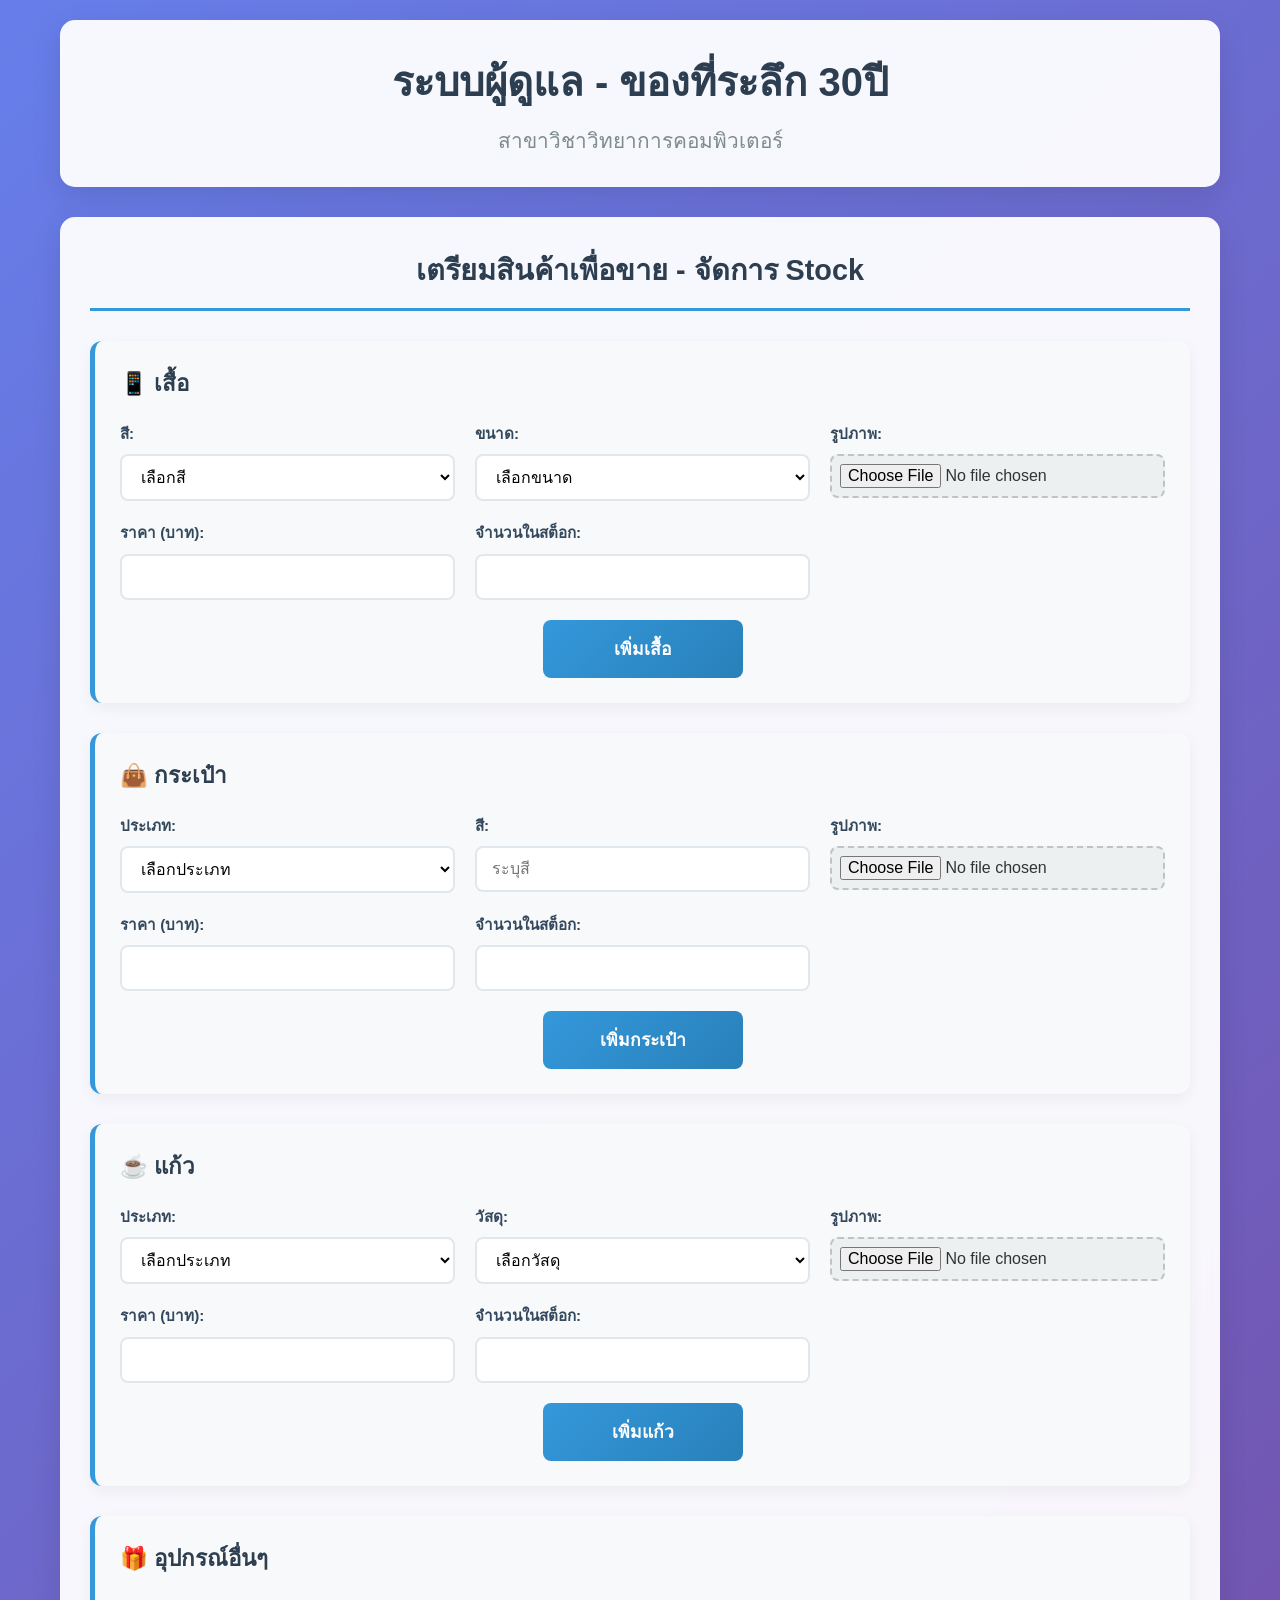
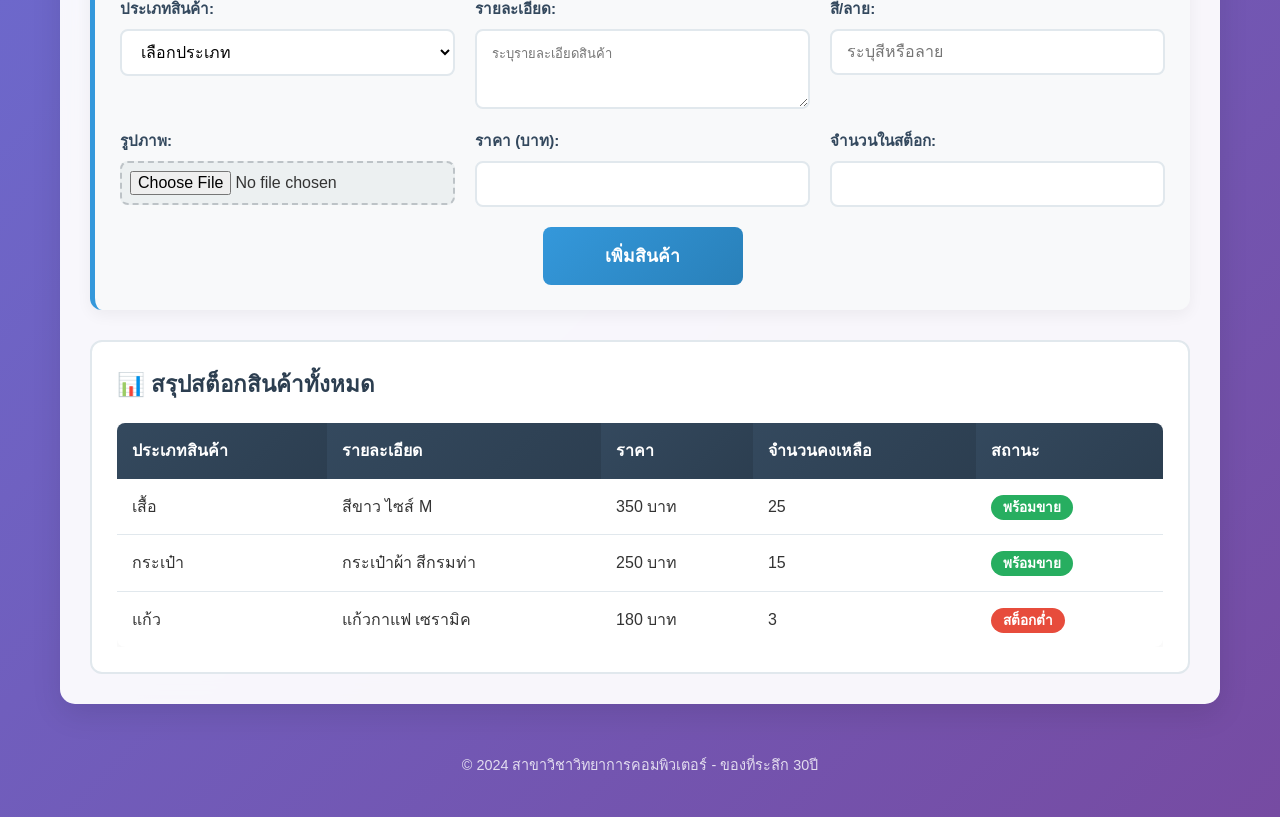
==== admin.html @ 3636782f "Initial commit: Admin stock management system for 30th anniversary Computer Science department souve" ====
<!DOCTYPE html>
<html lang="th">
<head>
    <meta charset="UTF-8">
    <meta name="viewport" content="width=device-width, initial-scale=1.0">
    <title>ระบบผู้ดูแล - ขายของที่ระลึก 30ปี สาขาวิชาวิทยาการคอมพิวเตอร์</title>
    <link rel="stylesheet" href="admin.css">
</head>
<body>
    <div class="container">
        <header class="header">
            <h1>ระบบผู้ดูแล - ของที่ระลึก 30ปี</h1>
            <h2>สาขาวิชาวิทยาการคอมพิวเตอร์</h2>
        </header>

        <main class="main-content">
            <div class="admin-panel">
                <h3>เตรียมสินค้าเพื่อขาย - จัดการ Stock</h3>
                
                <!-- เสื้อ Section -->
                <section class="product-section">
                    <h4>📱 เสื้อ</h4>
                    <form class="product-form">
                        <div class="form-group">
                            <label for="shirt-color">สี:</label>
                            <select id="shirt-color" name="shirt-color">
                                <option value="">เลือกสี</option>
                                <option value="white">ขาว</option>
                                <option value="black">ดำ</option>
                                <option value="navy">กรมท่า</option>
                                <option value="red">แดง</option>
                                <option value="blue">น้ำเงิน</option>
                            </select>
                        </div>
                        
                        <div class="form-group">
                            <label for="shirt-size">ขนาด:</label>
                            <select id="shirt-size" name="shirt-size">
                                <option value="">เลือกขนาด</option>
                                <option value="S">S</option>
                                <option value="M">M</option>
                                <option value="L">L</option>
                                <option value="XL">XL</option>
                                <option value="XXL">XXL</option>
                            </select>
                        </div>
                        
                        <div class="form-group">
                            <label for="shirt-image">รูปภาพ:</label>
                            <input type="file" id="shirt-image" name="shirt-image" accept="image/*">
                        </div>
                        
                        <div class="form-group">
                            <label for="shirt-price">ราคา (บาท):</label>
                            <input type="number" id="shirt-price" name="shirt-price" min="0" step="0.01">
                        </div>
                        
                        <div class="form-group">
                            <label for="shirt-stock">จำนวนในสต็อก:</label>
                            <input type="number" id="shirt-stock" name="shirt-stock" min="0">
                        </div>
                        
                        <button type="submit" class="btn-primary">เพิ่มเสื้อ</button>
                    </form>
                </section>

                <!-- กระเป๋า Section -->
                <section class="product-section">
                    <h4>👜 กระเป๋า</h4>
                    <form class="product-form">
                        <div class="form-group">
                            <label for="bag-type">ประเภท:</label>
                            <select id="bag-type" name="bag-type">
                                <option value="">เลือกประเภท</option>
                                <option value="tote">กระเป๋าผ้า</option>
                                <option value="backpack">เป้สะพายหลัง</option>
                                <option value="laptop">กระเป๋าใส่โน๊ตบุ๊ค</option>
                                <option value="pouch">กระเป๋าใส่ของจุกจิก</option>
                            </select>
                        </div>
                        
                        <div class="form-group">
                            <label for="bag-color">สี:</label>
                            <input type="text" id="bag-color" name="bag-color" placeholder="ระบุสี">
                        </div>
                        
                        <div class="form-group">
                            <label for="bag-image">รูปภาพ:</label>
                            <input type="file" id="bag-image" name="bag-image" accept="image/*">
                        </div>
                        
                        <div class="form-group">
                            <label for="bag-price">ราคา (บาท):</label>
                            <input type="number" id="bag-price" name="bag-price" min="0" step="0.01">
                        </div>
                        
                        <div class="form-group">
                            <label for="bag-stock">จำนวนในสต็อก:</label>
                            <input type="number" id="bag-stock" name="bag-stock" min="0">
                        </div>
                        
                        <button type="submit" class="btn-primary">เพิ่มกระเป๋า</button>
                    </form>
                </section>

                <!-- แก้ว Section -->
                <section class="product-section">
                    <h4>☕ แก้ว</h4>
                    <form class="product-form">
                        <div class="form-group">
                            <label for="cup-type">ประเภท:</label>
                            <select id="cup-type" name="cup-type">
                                <option value="">เลือกประเภท</option>
                                <option value="mug">แก้วกาแฟ</option>
                                <option value="tumbler">แก้วเก็บความเย็น</option>
                                <option value="water">แก้วน้ำ</option>
                                <option value="thermal">แก้วเก็บความร้อน</option>
                            </select>
                        </div>
                        
                        <div class="form-group">
                            <label for="cup-material">วัสดุ:</label>
                            <select id="cup-material" name="cup-material">
                                <option value="">เลือกวัสดุ</option>
                                <option value="ceramic">เซรามิค</option>
                                <option value="glass">แก้ว</option>
                                <option value="stainless">สแตนเลส</option>
                                <option value="plastic">พลาสติก</option>
                            </select>
                        </div>
                        
                        <div class="form-group">
                            <label for="cup-image">รูปภาพ:</label>
                            <input type="file" id="cup-image" name="cup-image" accept="image/*">
                        </div>
                        
                        <div class="form-group">
                            <label for="cup-price">ราคา (บาท):</label>
                            <input type="number" id="cup-price" name="cup-price" min="0" step="0.01">
                        </div>
                        
                        <div class="form-group">
                            <label for="cup-stock">จำนวนในสต็อก:</label>
                            <input type="number" id="cup-stock" name="cup-stock" min="0">
                        </div>
                        
                        <button type="submit" class="btn-primary">เพิ่มแก้ว</button>
                    </form>
                </section>

                <!-- อุปกรณ์อื่นๆ Section -->
                <section class="product-section">
                    <h4>🎁 อุปกรณ์อื่นๆ</h4>
                    <form class="product-form">
                        <div class="form-group">
                            <label for="other-type">ประเภทสินค้า:</label>
                            <select id="other-type" name="other-type">
                                <option value="">เลือกประเภท</option>
                                <option value="hat">หมวก</option>
                                <option value="umbrella">ร่ม</option>
                                <option value="pin">เข็มกลัด</option>
                                <option value="notebook">สมุด</option>
                                <option value="pen">ปากกา</option>
                            </select>
                        </div>
                        
                        <div class="form-group">
                            <label for="other-description">รายละเอียด:</label>
                            <textarea id="other-description" name="other-description" rows="3" placeholder="ระบุรายละเอียดสินค้า"></textarea>
                        </div>
                        
                        <div class="form-group">
                            <label for="other-color">สี/ลาย:</label>
                            <input type="text" id="other-color" name="other-color" placeholder="ระบุสีหรือลาย">
                        </div>
                        
                        <div class="form-group">
                            <label for="other-image">รูปภาพ:</label>
                            <input type="file" id="other-image" name="other-image" accept="image/*">
                        </div>
                        
                        <div class="form-group">
                            <label for="other-price">ราคา (บาท):</label>
                            <input type="number" id="other-price" name="other-price" min="0" step="0.01">
                        </div>
                        
                        <div class="form-group">
                            <label for="other-stock">จำนวนในสต็อก:</label>
                            <input type="number" id="other-stock" name="other-stock" min="0">
                        </div>
                        
                        <button type="submit" class="btn-primary">เพิ่มสินค้า</button>
                    </form>
                </section>

                <!-- สรุปสต็อกสินค้า -->
                <section class="stock-summary">
                    <h4>📊 สรุปสต็อกสินค้าทั้งหมด</h4>
                    <div class="stock-table">
                        <table>
                            <thead>
                                <tr>
                                    <th>ประเภทสินค้า</th>
                                    <th>รายละเอียด</th>
                                    <th>ราคา</th>
                                    <th>จำนวนคงเหลือ</th>
                                    <th>สถานะ</th>
                                </tr>
                            </thead>
                            <tbody>
                                <tr>
                                    <td>เสื้อ</td>
                                    <td>สีขาว ไซส์ M</td>
                                    <td>350 บาท</td>
                                    <td>25</td>
                                    <td><span class="status-available">พร้อมขาย</span></td>
                                </tr>
                                <tr>
                                    <td>กระเป๋า</td>
                                    <td>กระเป๋าผ้า สีกรมท่า</td>
                                    <td>250 บาท</td>
                                    <td>15</td>
                                    <td><span class="status-available">พร้อมขาย</span></td>
                                </tr>
                                <tr>
                                    <td>แก้ว</td>
                                    <td>แก้วกาแฟ เซรามิค</td>
                                    <td>180 บาท</td>
                                    <td>3</td>
                                    <td><span class="status-low">สต็อกต่ำ</span></td>
                                </tr>
                            </tbody>
                        </table>
                    </div>
                </section>
            </div>
        </main>

        <footer class="footer">
            <p>&copy; 2024 สาขาวิชาวิทยาการคอมพิวเตอร์ - ของที่ระลึก 30ปี</p>
        </footer>
    </div>
</body>
</html>
---- admin.css ----
/* Reset and Base Styles */
* {
    margin: 0;
    padding: 0;
    box-sizing: border-box;
}

body {
    font-family: 'Segoe UI', Tahoma, Geneva, Verdana, sans-serif;
    line-height: 1.6;
    color: #333;
    background: linear-gradient(135deg, #667eea 0%, #764ba2 100%);
    min-height: 100vh;
}

.container {
    max-width: 1200px;
    margin: 0 auto;
    padding: 20px;
}

/* Header Styles */
.header {
    background: rgba(255, 255, 255, 0.95);
    padding: 30px;
    border-radius: 15px;
    text-align: center;
    margin-bottom: 30px;
    box-shadow: 0 10px 30px rgba(0, 0, 0, 0.1);
    backdrop-filter: blur(10px);
}

.header h1 {
    color: #2c3e50;
    font-size: 2.5em;
    margin-bottom: 10px;
    font-weight: 700;
}

.header h2 {
    color: #7f8c8d;
    font-size: 1.3em;
    font-weight: 400;
}

/* Main Content */
.main-content {
    background: rgba(255, 255, 255, 0.95);
    border-radius: 15px;
    padding: 30px;
    box-shadow: 0 10px 30px rgba(0, 0, 0, 0.1);
    backdrop-filter: blur(10px);
}

.admin-panel h3 {
    color: #2c3e50;
    font-size: 1.8em;
    margin-bottom: 30px;
    text-align: center;
    border-bottom: 3px solid #3498db;
    padding-bottom: 15px;
}

/* Product Sections */
.product-section {
    background: #f8f9fa;
    border-radius: 12px;
    padding: 25px;
    margin-bottom: 30px;
    border-left: 5px solid #3498db;
    box-shadow: 0 5px 15px rgba(0, 0, 0, 0.05);
}

.product-section h4 {
    color: #2c3e50;
    font-size: 1.4em;
    margin-bottom: 20px;
    display: flex;
    align-items: center;
    gap: 10px;
}

/* Form Styles */
.product-form {
    display: grid;
    grid-template-columns: repeat(auto-fit, minmax(300px, 1fr));
    gap: 20px;
    align-items: start;
}

.form-group {
    display: flex;
    flex-direction: column;
}

.form-group label {
    font-weight: 600;
    color: #34495e;
    margin-bottom: 8px;
    font-size: 0.95em;
}

.form-group input,
.form-group select,
.form-group textarea {
    padding: 12px 15px;
    border: 2px solid #e1e8ed;
    border-radius: 8px;
    font-size: 1em;
    transition: all 0.3s ease;
    background: white;
}

.form-group input:focus,
.form-group select:focus,
.form-group textarea:focus {
    outline: none;
    border-color: #3498db;
    box-shadow: 0 0 0 3px rgba(52, 152, 219, 0.1);
    transform: translateY(-2px);
}

.form-group textarea {
    resize: vertical;
    min-height: 80px;
}

.form-group input[type="file"] {
    padding: 8px;
    border: 2px dashed #bdc3c7;
    background: #ecf0f1;
}

.form-group input[type="file"]:hover {
    border-color: #3498db;
    background: #e8f4fd;
}

/* Button Styles */
.btn-primary {
    background: linear-gradient(135deg, #3498db, #2980b9);
    color: white;
    padding: 15px 30px;
    border: none;
    border-radius: 8px;
    font-size: 1.1em;
    font-weight: 600;
    cursor: pointer;
    transition: all 0.3s ease;
    grid-column: 1 / -1;
    justify-self: center;
    min-width: 200px;
}

.btn-primary:hover {
    background: linear-gradient(135deg, #2980b9, #1f5f8b);
    transform: translateY(-2px);
    box-shadow: 0 8px 25px rgba(52, 152, 219, 0.3);
}

.btn-primary:active {
    transform: translateY(0);
}

/* Stock Summary */
.stock-summary {
    background: #ffffff;
    border-radius: 12px;
    padding: 25px;
    margin-top: 30px;
    border: 2px solid #e1e8ed;
}

.stock-summary h4 {
    color: #2c3e50;
    font-size: 1.4em;
    margin-bottom: 20px;
    display: flex;
    align-items: center;
    gap: 10px;
}

.stock-table {
    overflow-x: auto;
}

.stock-table table {
    width: 100%;
    border-collapse: collapse;
    background: white;
    border-radius: 8px;
    overflow: hidden;
    box-shadow: 0 5px 15px rgba(0, 0, 0, 0.05);
}

.stock-table th {
    background: linear-gradient(135deg, #34495e, #2c3e50);
    color: white;
    padding: 15px;
    text-align: left;
    font-weight: 600;
}

.stock-table td {
    padding: 15px;
    border-bottom: 1px solid #e1e8ed;
}

.stock-table tr:hover {
    background: #f8f9fa;
}

.stock-table tr:last-child td {
    border-bottom: none;
}

/* Status Badges */
.status-available {
    background: #27ae60;
    color: white;
    padding: 5px 12px;
    border-radius: 20px;
    font-size: 0.85em;
    font-weight: 600;
}

.status-low {
    background: #e74c3c;
    color: white;
    padding: 5px 12px;
    border-radius: 20px;
    font-size: 0.85em;
    font-weight: 600;
}

.status-out {
    background: #95a5a6;
    color: white;
    padding: 5px 12px;
    border-radius: 20px;
    font-size: 0.85em;
    font-weight: 600;
}

/* Footer */
.footer {
    text-align: center;
    margin-top: 30px;
    padding: 20px;
    color: rgba(255, 255, 255, 0.8);
    font-size: 0.9em;
}

/* Responsive Design */
@media (max-width: 768px) {
    .container {
        padding: 15px;
    }
    
    .header h1 {
        font-size: 2em;
    }
    
    .header h2 {
        font-size: 1.1em;
    }
    
    .product-form {
        grid-template-columns: 1fr;
    }
    
    .main-content {
        padding: 20px;
    }
    
    .product-section {
        padding: 20px;
    }
    
    .stock-table {
        font-size: 0.9em;
    }
    
    .stock-table th,
    .stock-table td {
        padding: 10px 8px;
    }
}

@media (max-width: 480px) {
    .header {
        padding: 20px;
    }
    
    .header h1 {
        font-size: 1.6em;
    }
    
    .header h2 {
        font-size: 1em;
    }
    
    .btn-primary {
        padding: 12px 20px;
        font-size: 1em;
    }
}
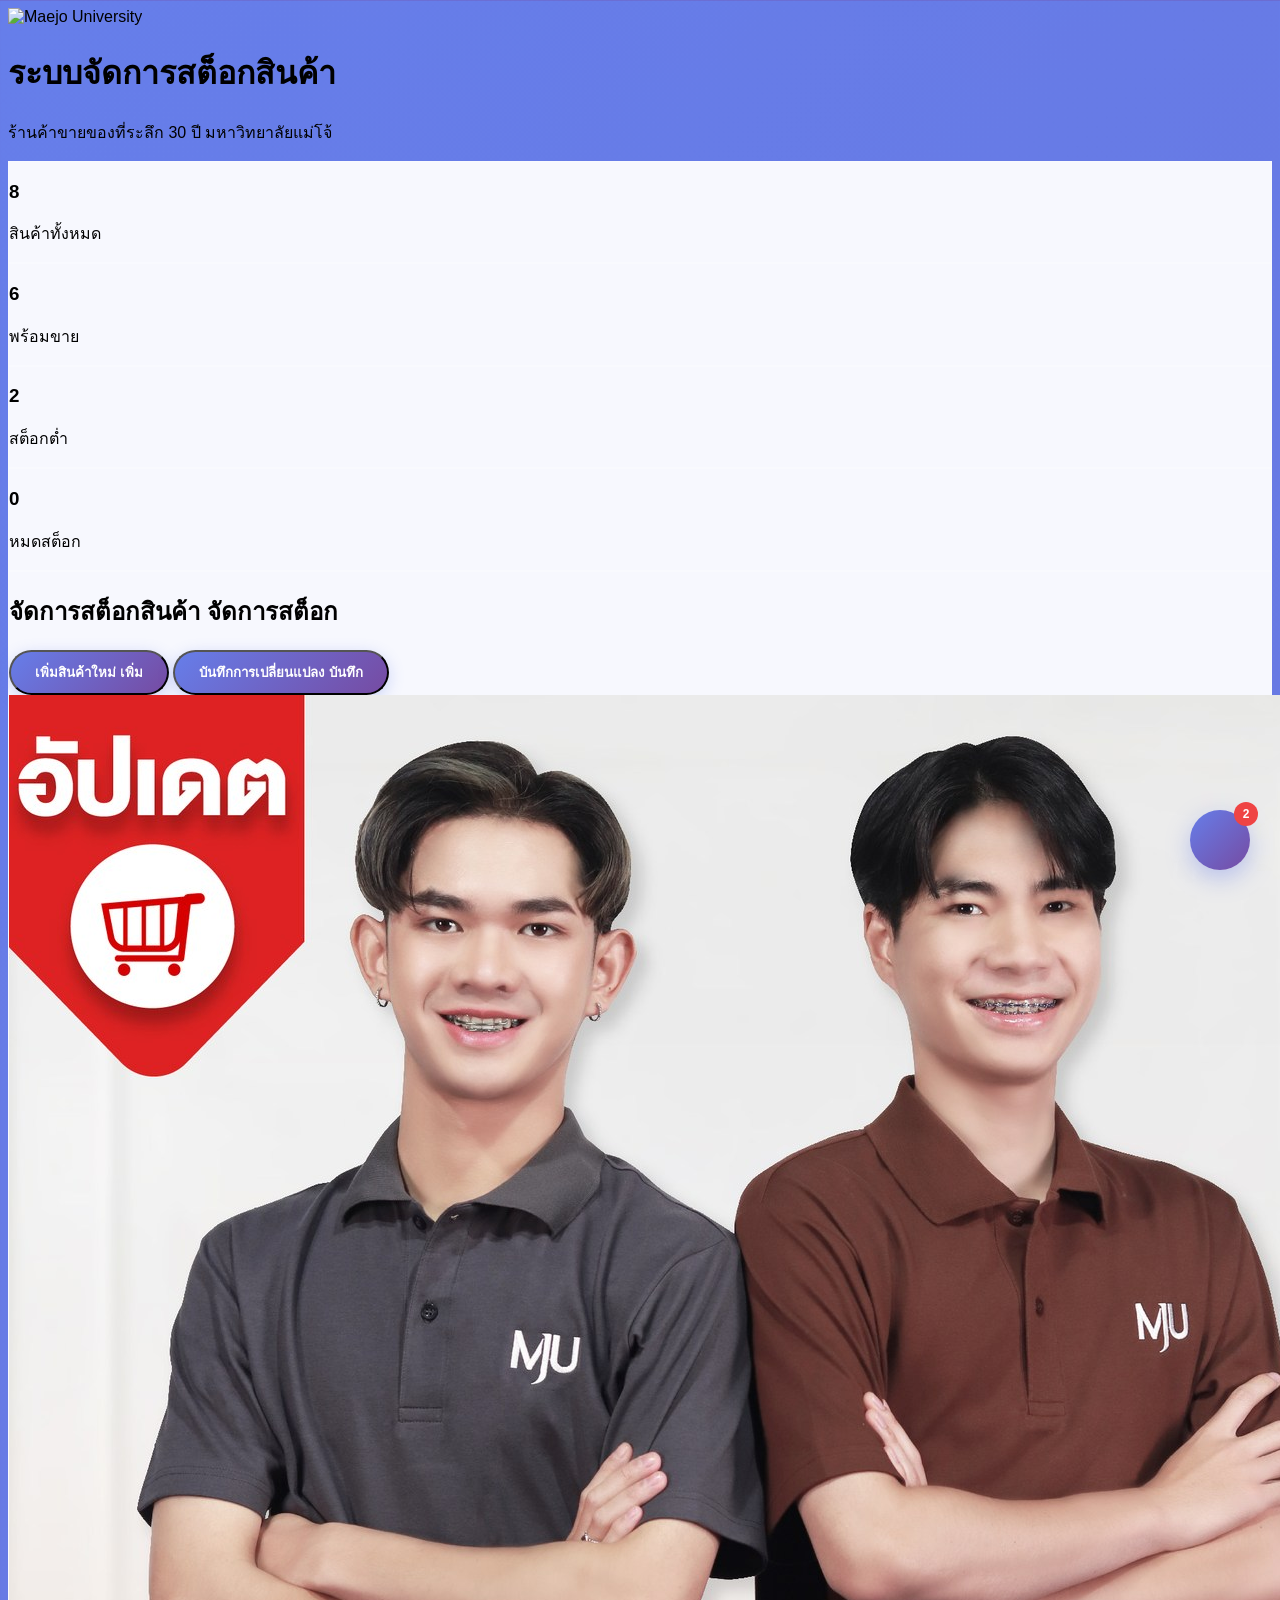
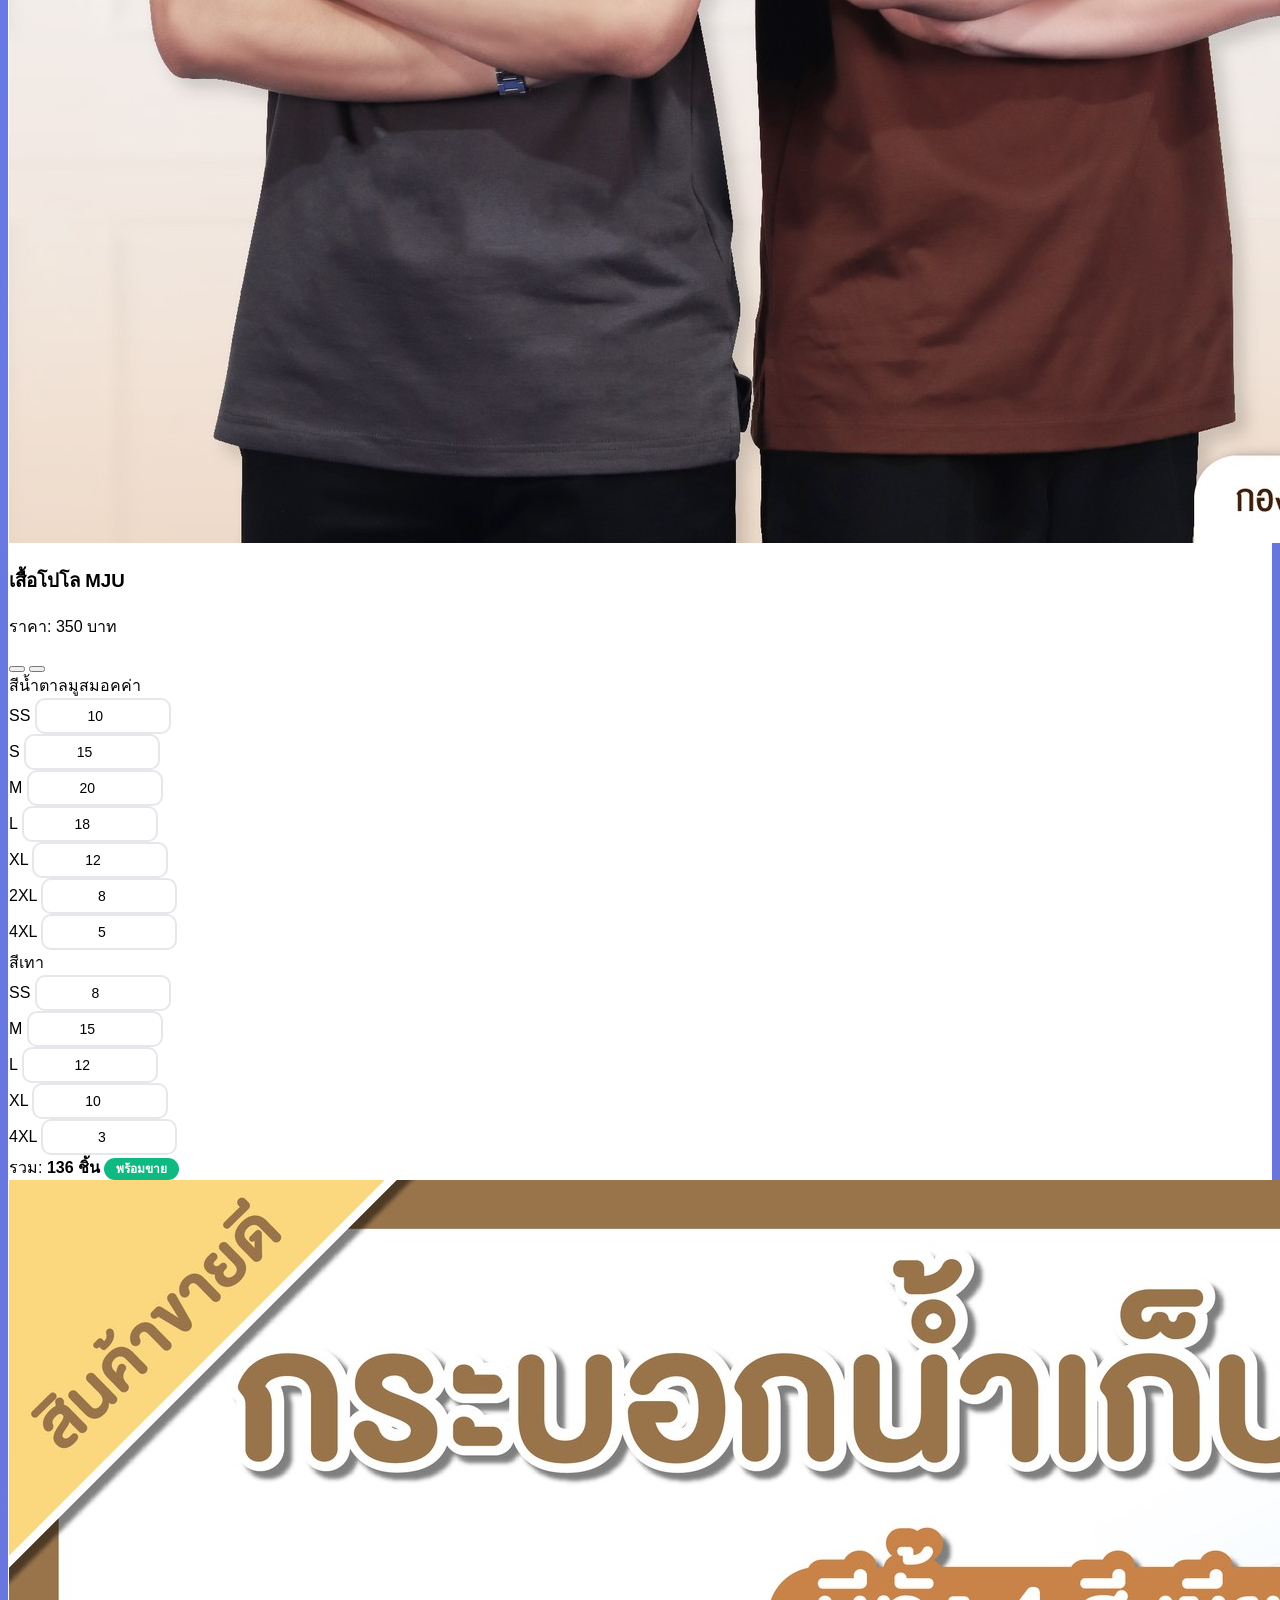
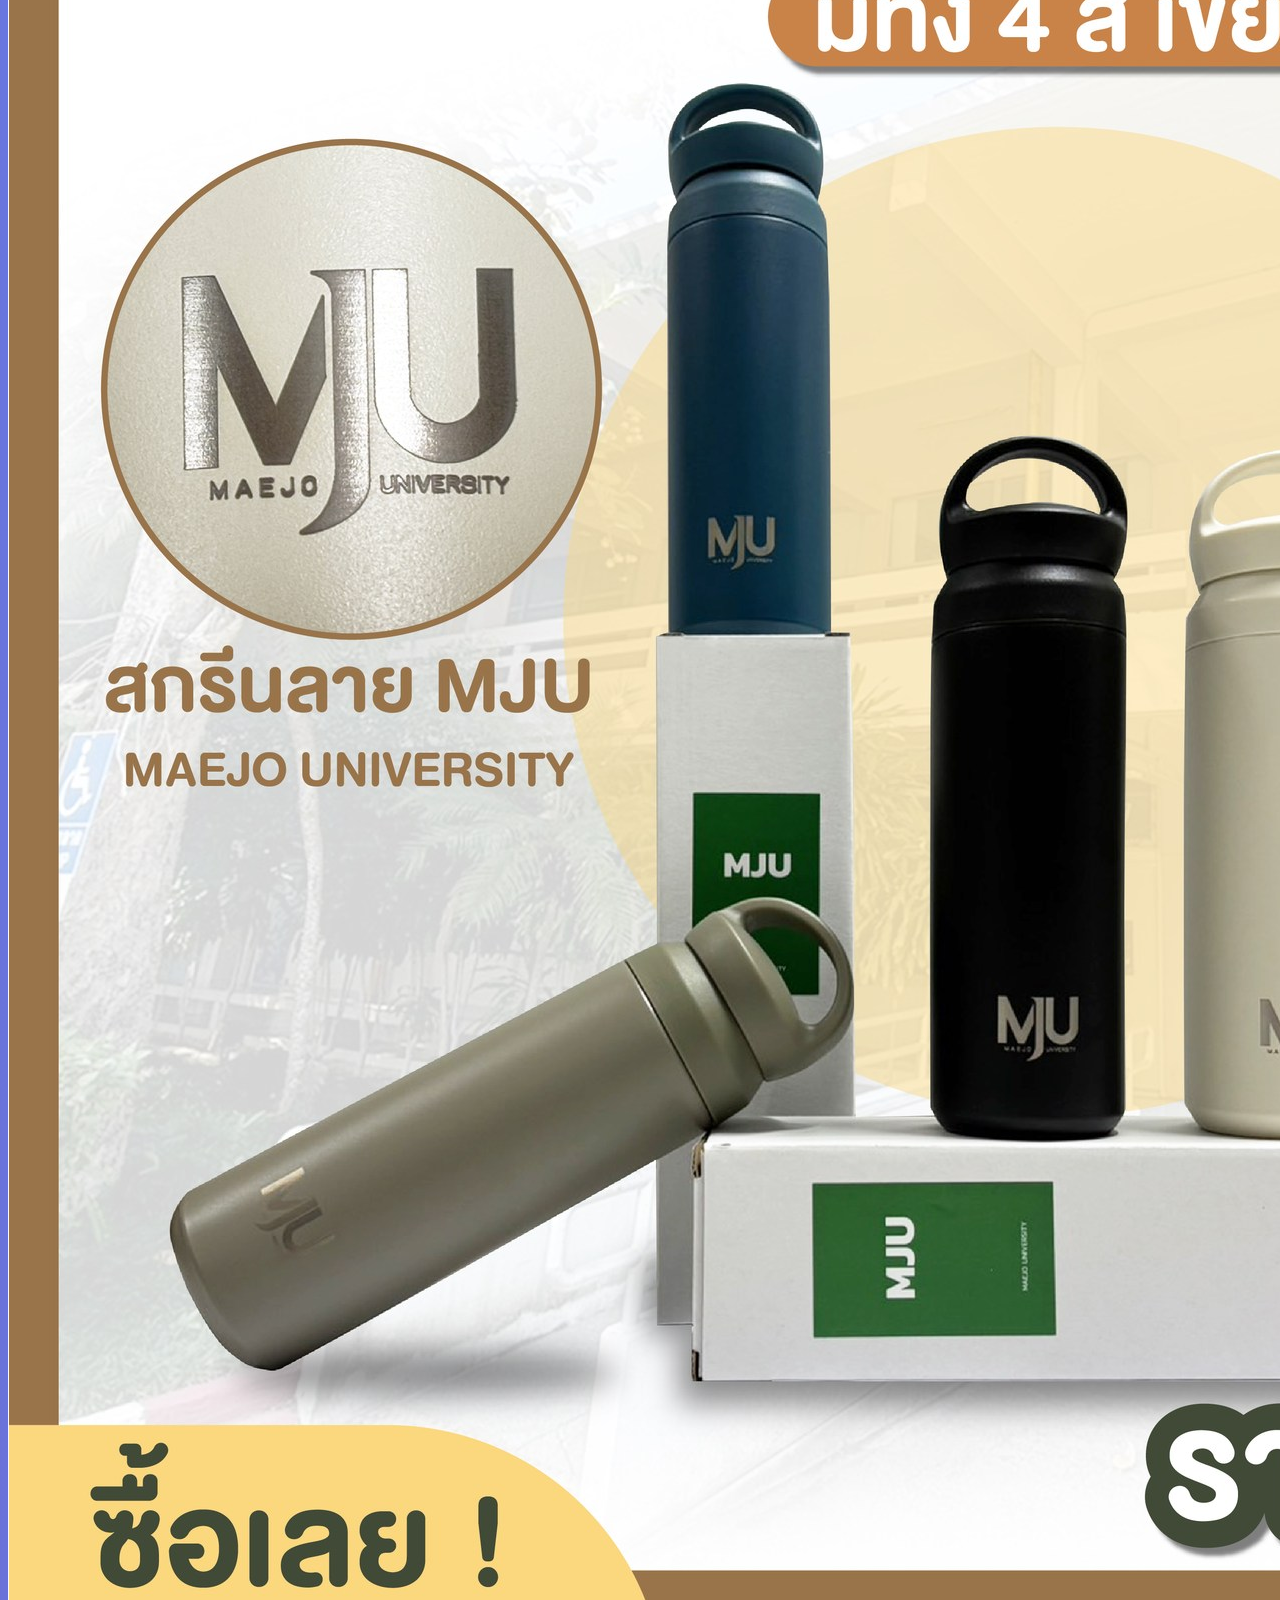
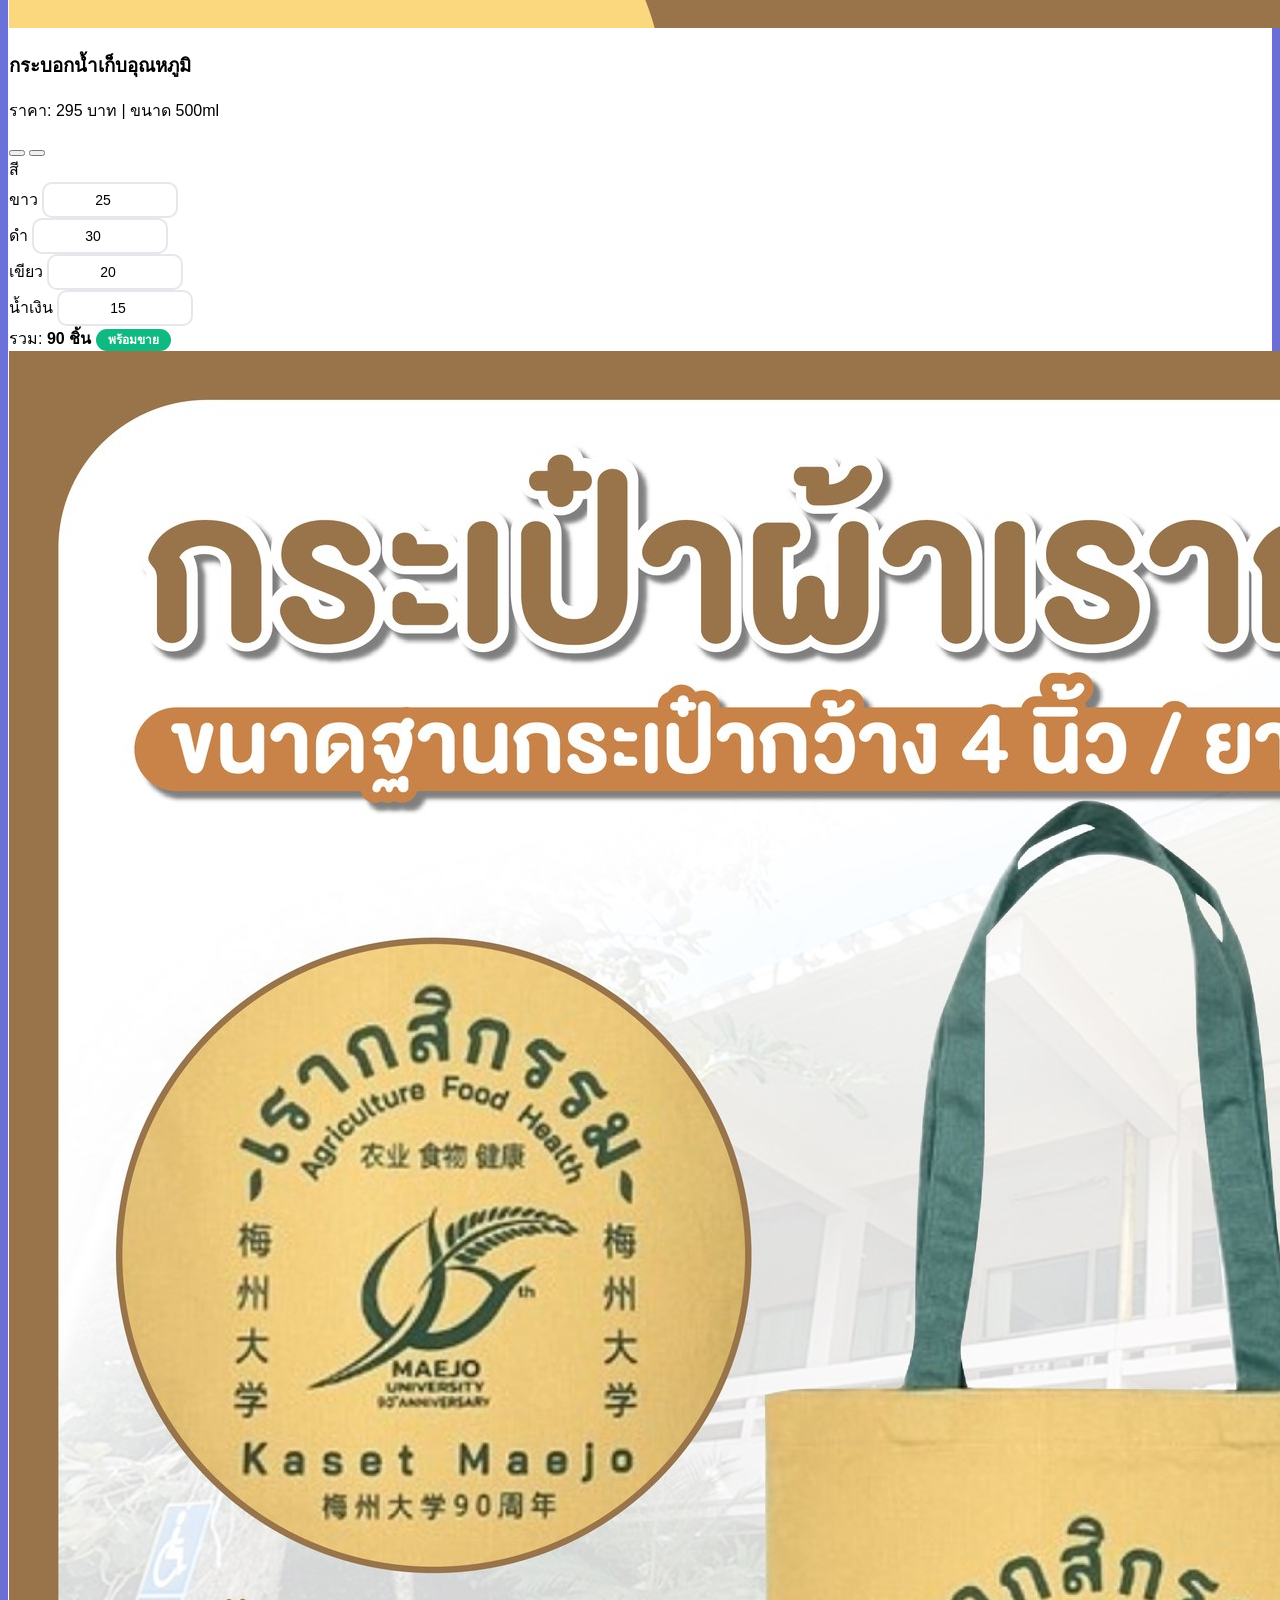
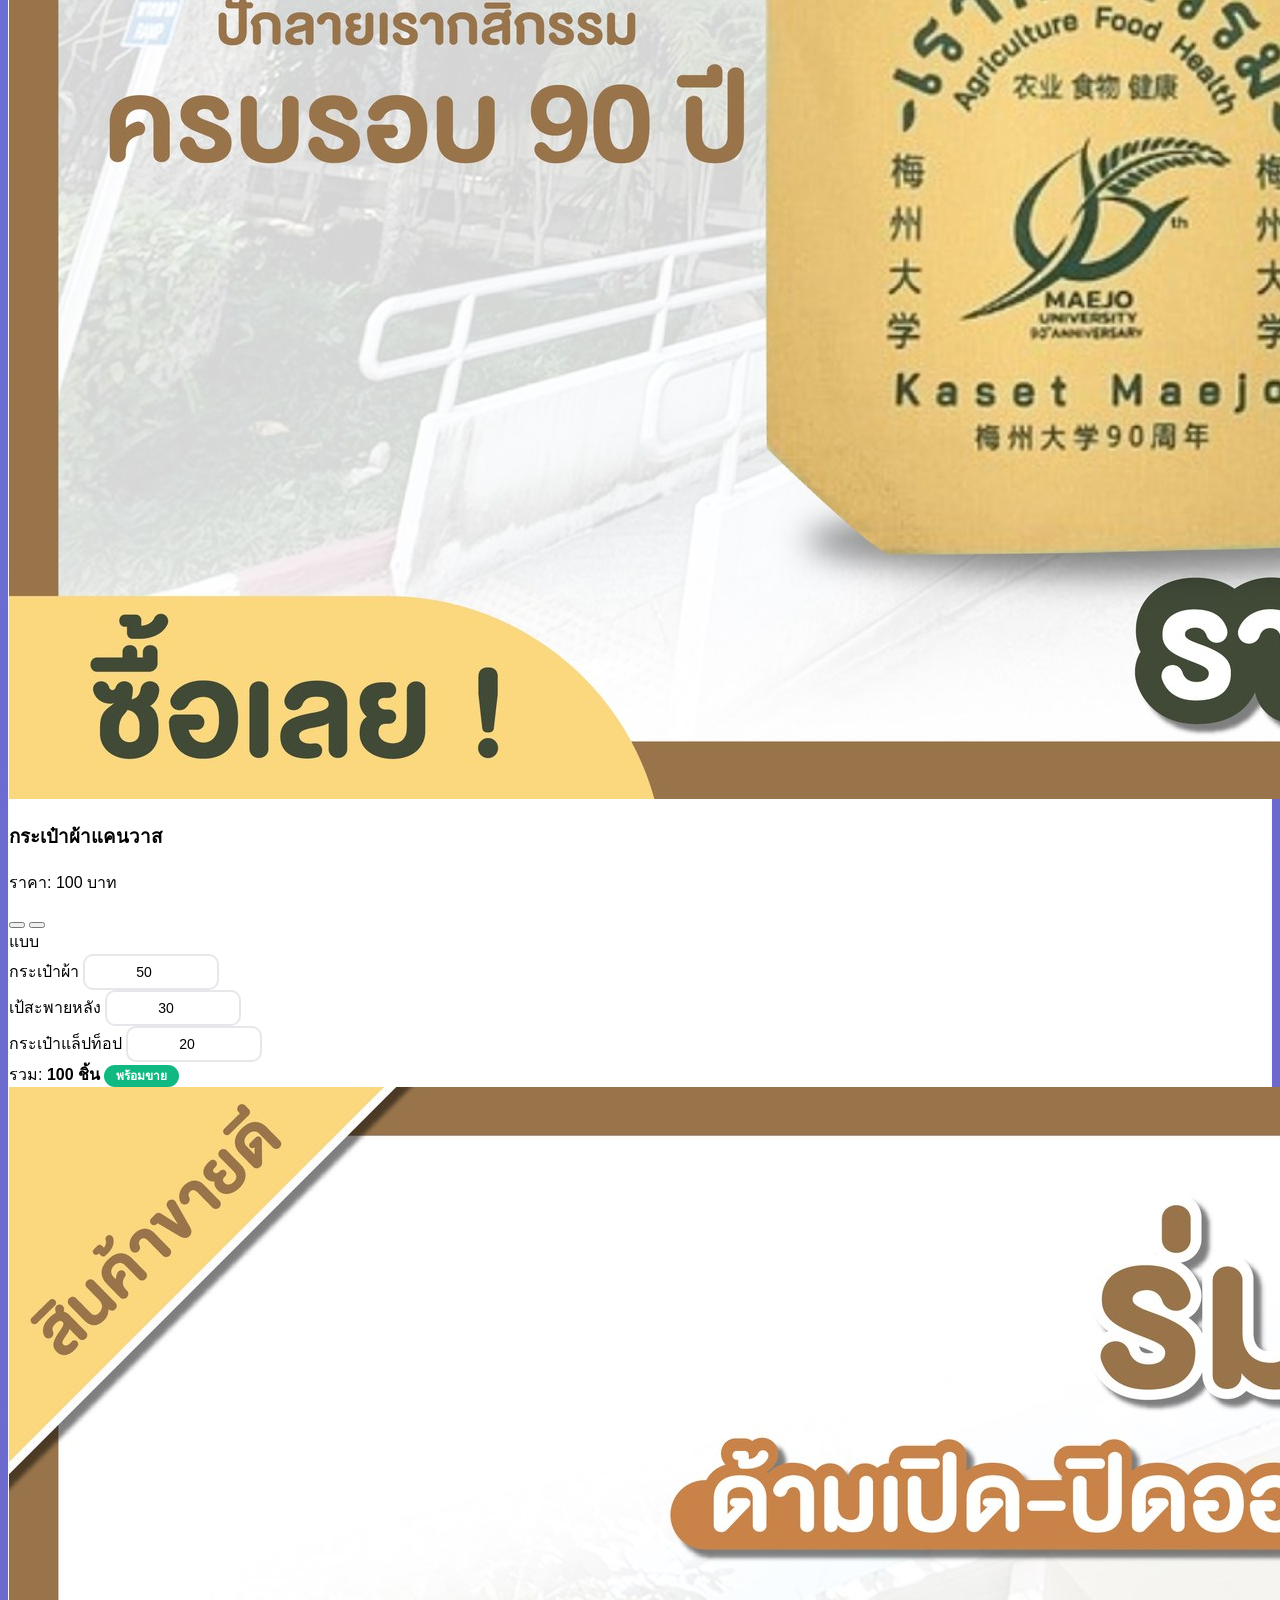
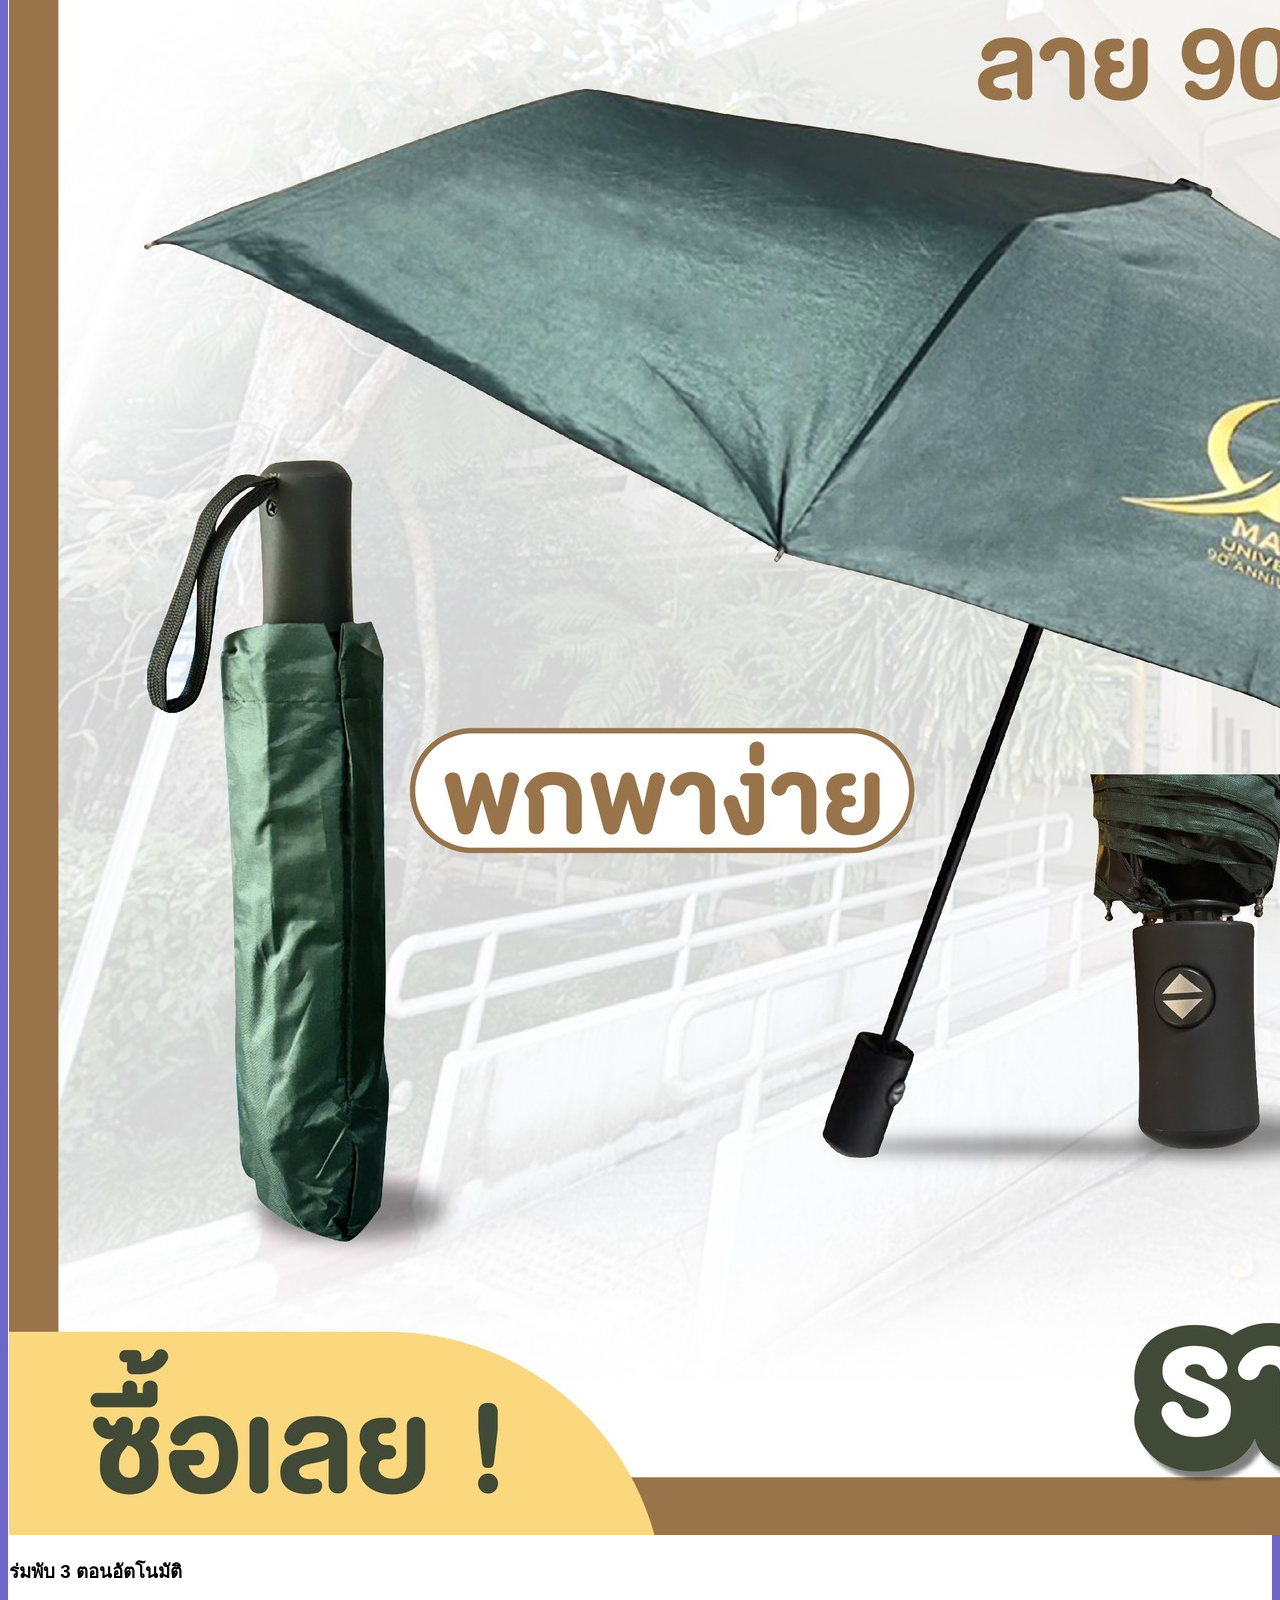
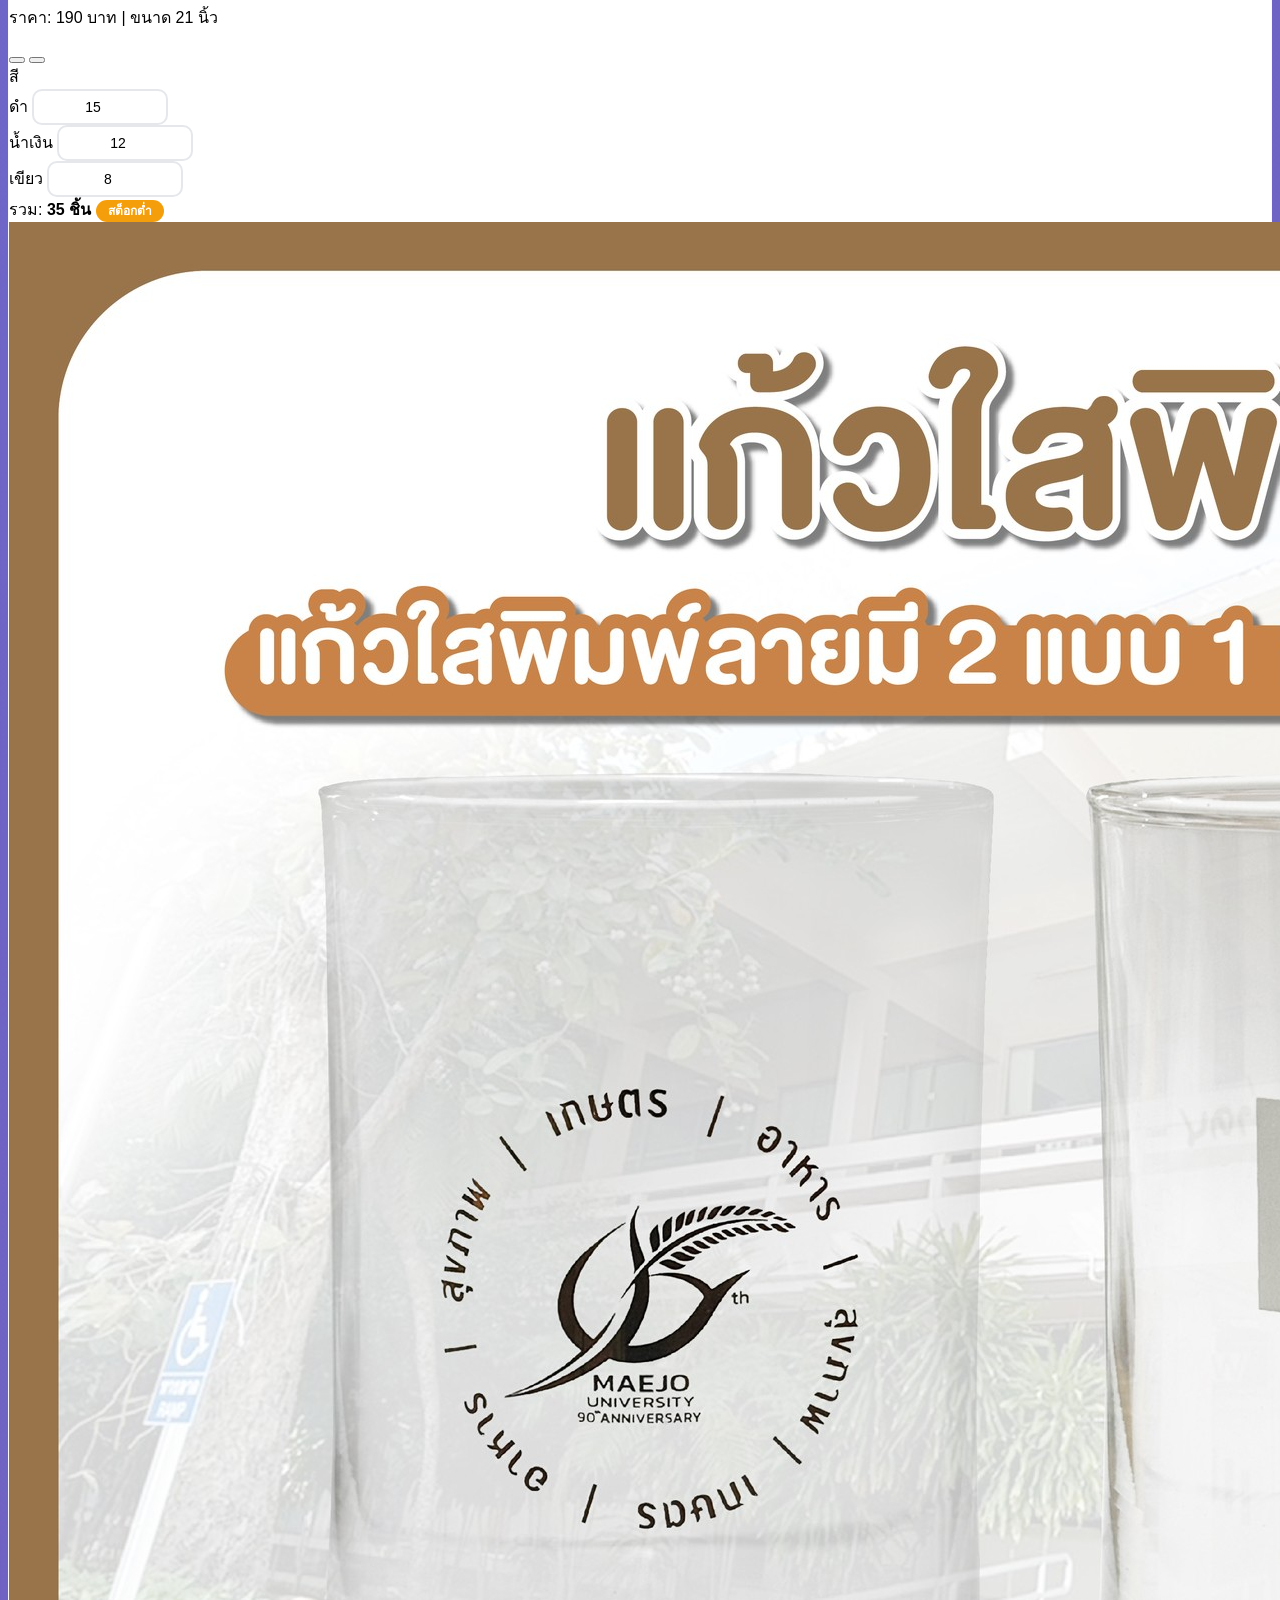
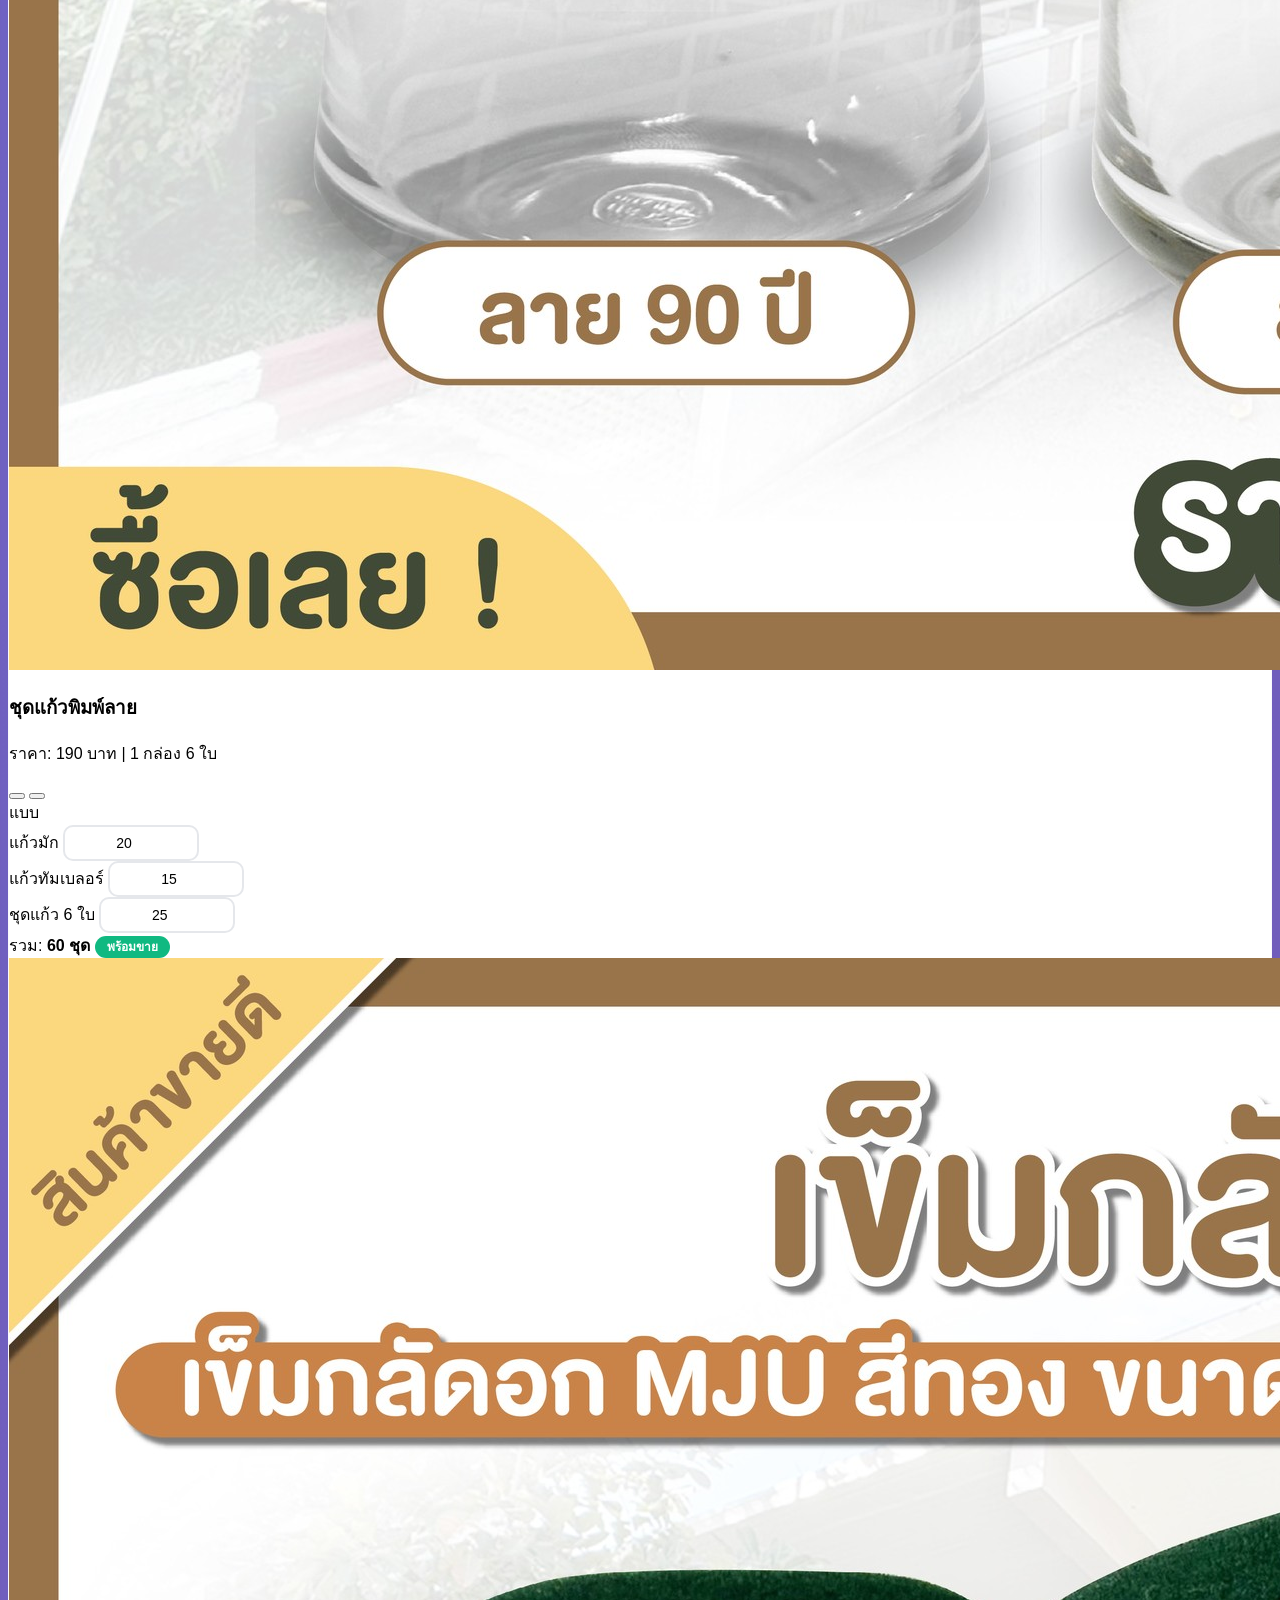
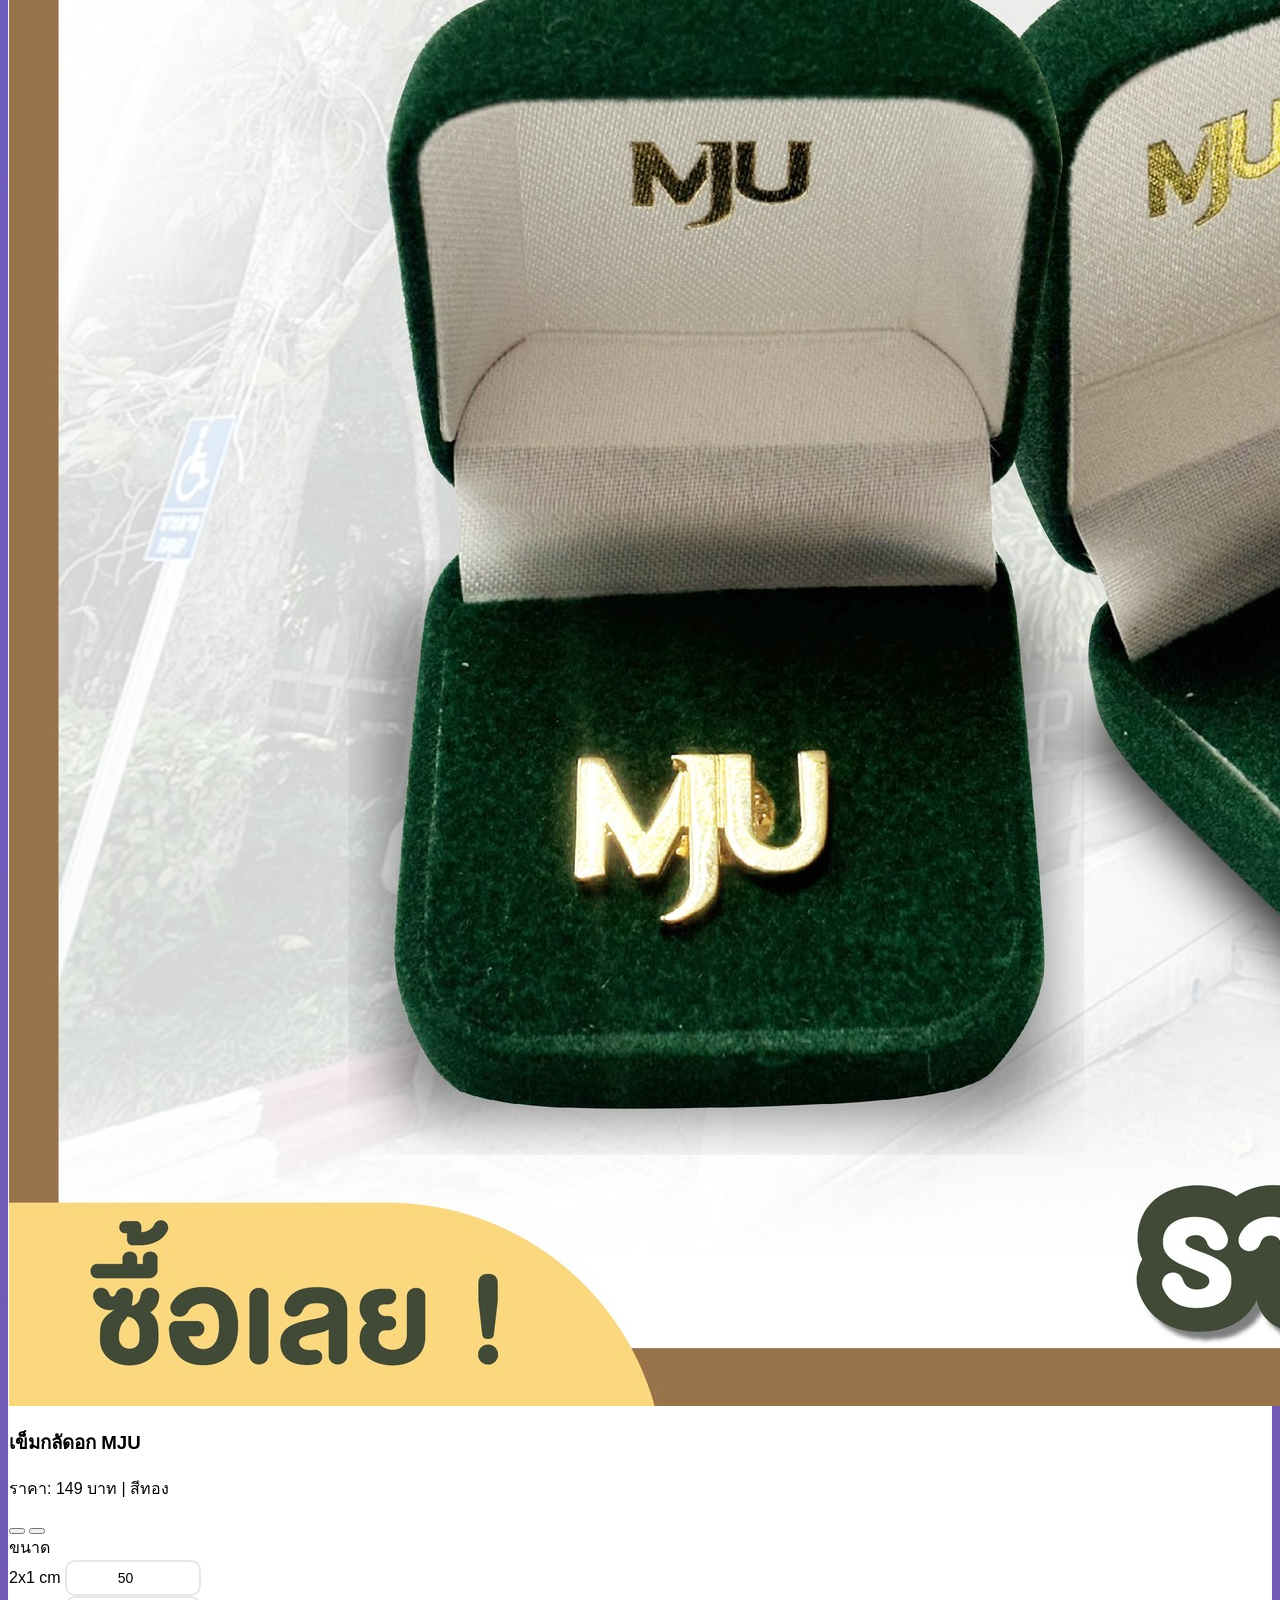
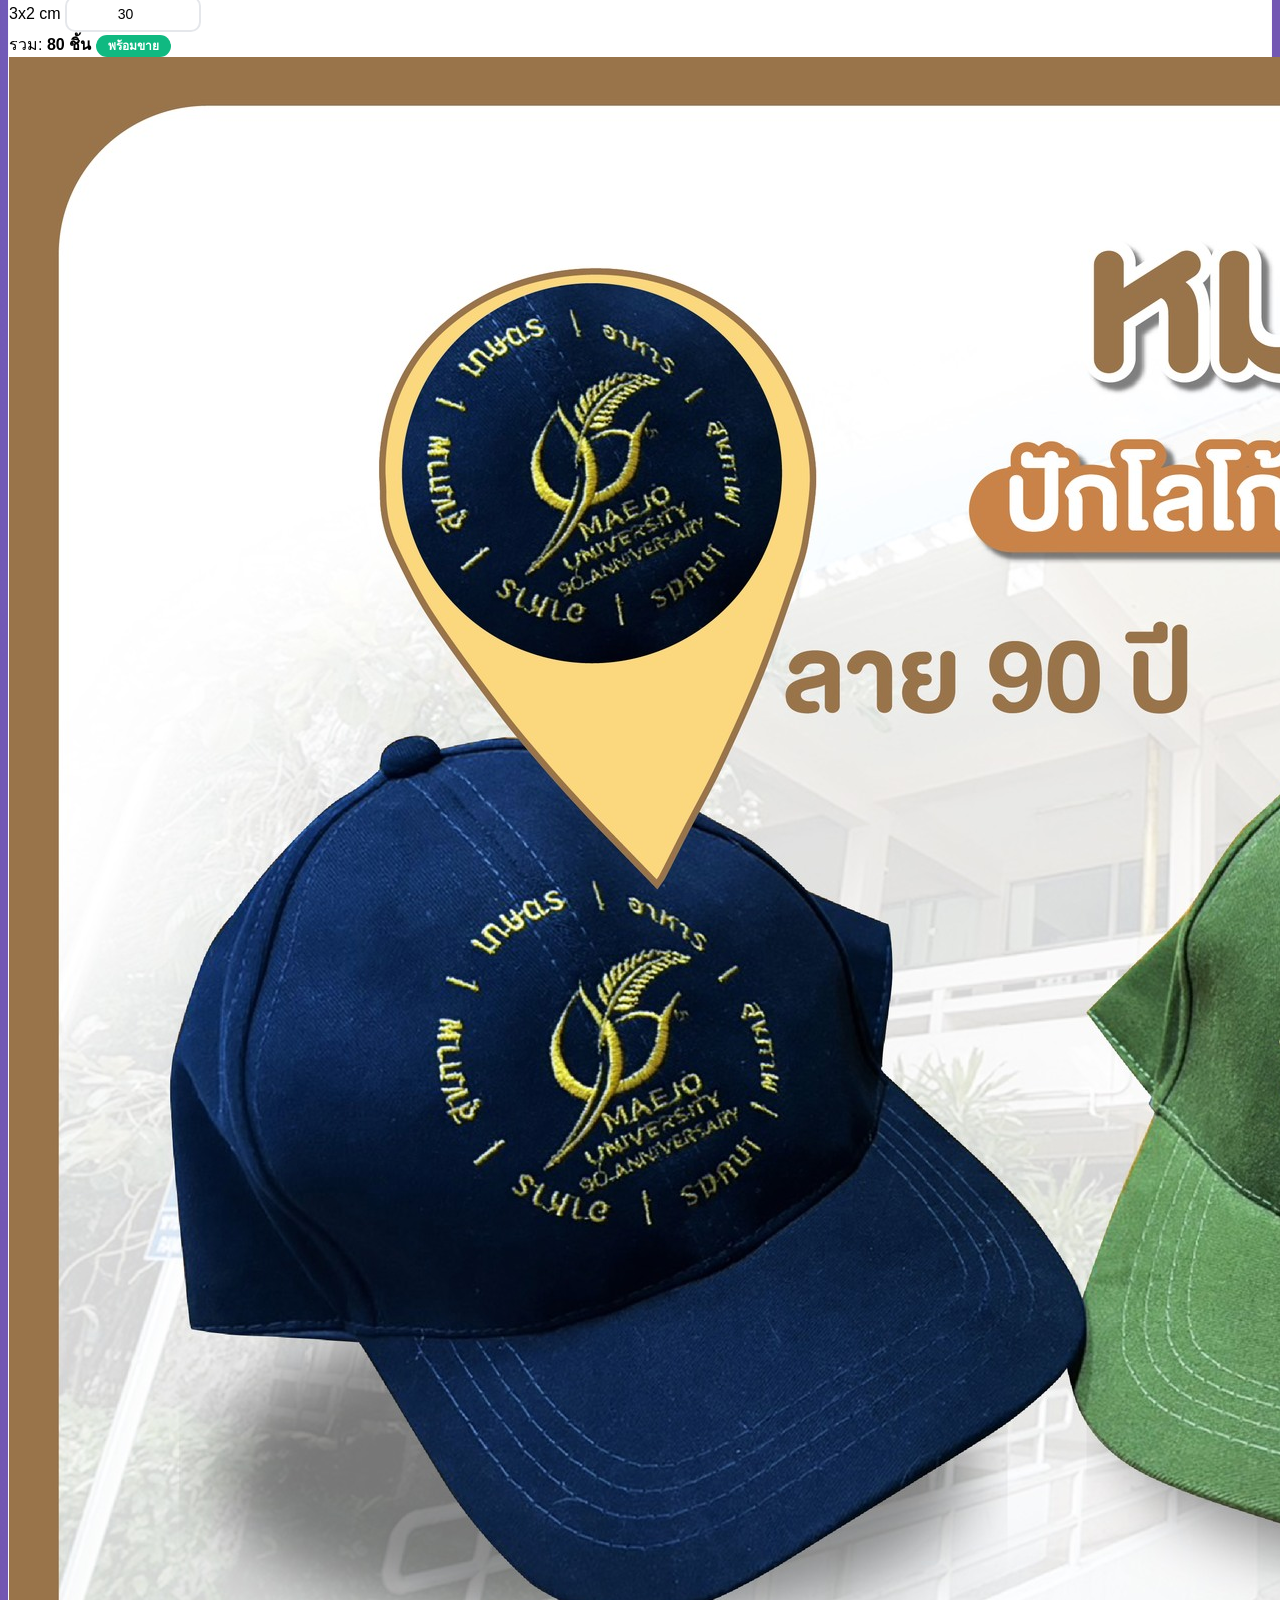
==== commit a8eca9fc: "update admin" ====
--- a/admin.html
+++ b/admin.html
@@ -3,242 +3,1520 @@
 <head>
     <meta charset="UTF-8">
     <meta name="viewport" content="width=device-width, initial-scale=1.0">
-    <title>ระบบผู้ดูแล - ขายของที่ระลึก 30ปี สาขาวิชาวิทยาการคอมพิวเตอร์</title>
-    <link rel="stylesheet" href="admin.css">
+    <title>ระบบจัดการสต็อก - ร้านค้าขายของที่ระลึก 30 ปี มหาวิทยาลัยแม่โจ้</title>
+    <link rel="icon" type="image/png" href="icon/icon.jpg">
+    <script src="https://cdn.tailwindcss.com"></script>
+    <script src="https://unpkg.com/lucide@latest/dist/umd/lucide.js"></script>
+    <style>
+        body {
+            font-family: 'Sarabun', sans-serif;
+            background: linear-gradient(135deg, #667eea 0%, #764ba2 100%);
+            min-height: 100vh;
+        }
+        .glass-effect {
+            backdrop-filter: blur(20px);
+            background: rgba(255, 255, 255, 0.95);
+            border: 1px solid rgba(255, 255, 255, 0.2);
+        }
+        .product-card {
+            transition: all 0.3s ease;
+            backdrop-filter: blur(10px);
+            background: rgba(255, 255, 255, 0.95);
+        }
+        .product-card:hover {
+            transform: translateY(-5px);
+            box-shadow: 0 15px 30px rgba(0, 0, 0, 0.15);
+        }
+        .status-badge {
+            padding: 4px 12px;
+            border-radius: 20px;
+            font-size: 0.75rem;
+            font-weight: 600;
+        }
+        .status-available {
+            background: #10b981;
+            color: white;
+        }
+        .status-low {
+            background: #f59e0b;
+            color: white;
+        }
+        .status-out {
+            background: #ef4444;
+            color: white;
+        }
+        .input-modern {
+            border: 2px solid #e5e7eb;
+            border-radius: 10px;
+            padding: 8px 16px;
+            transition: all 0.3s ease;
+            background: white;
+        }
+        .input-modern:focus {
+            border-color: #667eea;
+            box-shadow: 0 0 0 3px rgba(102, 126, 234, 0.1);
+            outline: none;
+        }
+        .btn-primary {
+            background: linear-gradient(135deg, #667eea 0%, #764ba2 100%);
+            color: white;
+            padding: 10px 24px;
+            border-radius: 50px;
+            font-weight: 600;
+            transition: all 0.3s ease;
+            box-shadow: 0 4px 15px rgba(102, 126, 234, 0.3);
+        }
+        .btn-primary:hover {
+            transform: translateY(-2px);
+            box-shadow: 0 6px 20px rgba(102, 126, 234, 0.4);
+        }
+        .btn-secondary {
+            background: #6b7280;
+            color: white;
+            padding: 8px 20px;
+            border-radius: 50px;
+            font-weight: 600;
+            transition: all 0.3s ease;
+        }
+        .btn-secondary:hover {
+            background: #4b5563;
+        }
+        .stock-input {
+            width: 100px;
+            text-align: center;
+            min-width: 80px;
+            font-size: 14px;
+            transition: font-size 0.2s ease;
+        }
+        .stock-input.small-text {
+            font-size: 12px;
+        }
+        .stock-input.tiny-text {
+            font-size: 10px;
+        }
+        @media (max-width: 640px) {
+            .stock-input {
+                width: 70px;
+                min-width: 60px;
+                padding: 8px 4px;
+            }
+        }
+        .notification {
+            position: fixed;
+            top: 20px;
+            right: 20px;
+            background: linear-gradient(135deg, #10b981 0%, #059669 100%);
+            color: white;
+            padding: 16px 24px;
+            border-radius: 12px;
+            box-shadow: 0 10px 25px rgba(16, 185, 129, 0.3);
+            z-index: 1000;
+            transform: translateX(400px);
+            transition: all 0.3s ease;
+            display: flex;
+            align-items: center;
+            gap: 12px;
+        }
+        .notification.show {
+            transform: translateX(0);
+        }
+        .edit-mode {
+            background: #fef3c7;
+            border: 2px solid #f59e0b;
+        }
+        .modal {
+            display: none;
+            position: fixed;
+            z-index: 1000;
+            left: 0;
+            top: 0;
+            width: 100%;
+            height: 100%;
+            background-color: rgba(0,0,0,0.5);
+            animation: fadeIn 0.3s;
+        }
+        .modal-content {
+            background-color: white;
+            margin: 5% auto;
+            padding: 30px;
+            border-radius: 20px;
+            width: 90%;
+            max-width: 600px;
+            max-height: 80vh;
+            overflow-y: auto;
+            animation: slideIn 0.3s;
+        }
+        @keyframes fadeIn {
+            from { opacity: 0; }
+            to { opacity: 1; }
+        }
+        @keyframes slideIn {
+            from { transform: translateY(-50px); opacity: 0; }
+            to { transform: translateY(0); opacity: 1; }
+        }
+        .close {
+            color: #aaa;
+            float: right;
+            font-size: 28px;
+            font-weight: bold;
+            cursor: pointer;
+        }
+        .close:hover { color: #000; }
+        .variant-item {
+            display: flex;
+            align-items: center;
+            gap: 10px;
+            margin-bottom: 10px;
+        }
+        .add-button {
+            background: #10b981;
+            color: white;
+            border: none;
+            padding: 5px 15px;
+            border-radius: 20px;
+            cursor: pointer;
+            font-size: 14px;
+            transition: all 0.3s;
+        }
+        .add-button:hover {
+            background: #059669;
+        }
+        .remove-button {
+            background: #ef4444;
+            color: white;
+            border: none;
+            padding: 5px 10px;
+            border-radius: 50%;
+            cursor: pointer;
+            width: 30px;
+            height: 30px;
+            display: flex;
+            align-items: center;
+            justify-content: center;
+        }
+        .remove-button:hover {
+            background: #dc2626;
+        }
+        
+        /* Chat System Styles */
+        .chat-container {
+            position: fixed;
+            bottom: 30px;
+            right: 30px;
+            z-index: 1000;
+        }
+        .chat-badge {
+            position: absolute;
+            top: -8px;
+            right: -8px;
+            background: #ef4444;
+            color: white;
+            border-radius: 50%;
+            width: 24px;
+            height: 24px;
+            display: flex;
+            align-items: center;
+            justify-content: center;
+            font-size: 12px;
+            font-weight: bold;
+            animation: pulse 2s infinite;
+        }
+        @keyframes pulse {
+            0% { transform: scale(1); }
+            50% { transform: scale(1.1); }
+            100% { transform: scale(1); }
+        }
+        .chat-button {
+            width: 60px;
+            height: 60px;
+            border-radius: 50%;
+            background: linear-gradient(135deg, #667eea 0%, #764ba2 100%);
+            box-shadow: 0 8px 25px rgba(102, 126, 234, 0.4);
+            transition: all 0.3s ease;
+            cursor: pointer;
+            display: flex;
+            align-items: center;
+            justify-content: center;
+            color: white;
+            border: none;
+        }
+        .chat-button:hover {
+            transform: scale(1.1);
+            box-shadow: 0 12px 35px rgba(102, 126, 234, 0.6);
+        }
+        .chat-panel {
+            position: absolute;
+            bottom: 80px;
+            right: 0;
+            width: 400px;
+            height: 600px;
+            background: white;
+            border-radius: 20px;
+            box-shadow: 0 20px 60px rgba(0, 0, 0, 0.3);
+            display: none;
+            flex-direction: column;
+            overflow: hidden;
+        }
+        .chat-header {
+            background: linear-gradient(135deg, #667eea 0%, #764ba2 100%);
+            color: white;
+            padding: 20px;
+            display: flex;
+            justify-content: space-between;
+            align-items: center;
+        }
+        .chat-list {
+            flex: 1;
+            overflow-y: auto;
+            background: #f8f9fa;
+        }
+        .customer-item {
+            padding: 15px 20px;
+            border-bottom: 1px solid #e5e7eb;
+            cursor: pointer;
+            transition: all 0.3s ease;
+            display: flex;
+            align-items: center;
+            gap: 12px;
+        }
+        .customer-item:hover {
+            background: #e5e7eb;
+        }
+        .customer-item.active {
+            background: #ddd6fe;
+        }
+        .customer-item.unread {
+            background: #fef3c7;
+            font-weight: 600;
+        }
+        .customer-avatar {
+            width: 40px;
+            height: 40px;
+            border-radius: 50%;
+            background: #667eea;
+            color: white;
+            display: flex;
+            align-items: center;
+            justify-content: center;
+            font-weight: bold;
+        }
+        .customer-info {
+            flex: 1;
+        }
+        .customer-name {
+            font-weight: 600;
+            color: #1f2937;
+        }
+        .last-message {
+            font-size: 14px;
+            color: #6b7280;
+            white-space: nowrap;
+            overflow: hidden;
+            text-overflow: ellipsis;
+        }
+        .message-time {
+            font-size: 12px;
+            color: #9ca3af;
+        }
+        .chat-messages {
+            display: none;
+            flex-direction: column;
+            height: 100%;
+        }
+        .messages-header {
+            background: #f3f4f6;
+            padding: 15px 20px;
+            border-bottom: 1px solid #e5e7eb;
+            display: flex;
+            align-items: center;
+            gap: 10px;
+        }
+        .back-button {
+            background: none;
+            border: none;
+            cursor: pointer;
+            color: #6b7280;
+            padding: 5px;
+            border-radius: 5px;
+            transition: all 0.3s;
+        }
+        .back-button:hover {
+            background: #e5e7eb;
+        }
+        .messages-area {
+            flex: 1;
+            padding: 20px;
+            overflow-y: auto;
+            background: white;
+        }
+        .message {
+            margin-bottom: 15px;
+            display: flex;
+            align-items: flex-end;
+            gap: 8px;
+        }
+        .message.customer {
+            justify-content: flex-start;
+        }
+        .message.admin {
+            justify-content: flex-end;
+        }
+        .message-bubble {
+            max-width: 70%;
+            padding: 10px 15px;
+            border-radius: 18px;
+            word-wrap: break-word;
+        }
+        .message.customer .message-bubble {
+            background: #e5e7eb;
+            color: #1f2937;
+            border-bottom-left-radius: 4px;
+        }
+        .message.admin .message-bubble {
+            background: linear-gradient(135deg, #667eea 0%, #764ba2 100%);
+            color: white;
+            border-bottom-right-radius: 4px;
+        }
+        .message-timestamp {
+            font-size: 11px;
+            color: #9ca3af;
+            margin-top: 4px;
+        }
+        .chat-input-area {
+            padding: 15px 20px;
+            border-top: 1px solid #e5e7eb;
+            background: white;
+            display: flex;
+            gap: 10px;
+        }
+        .chat-input {
+            flex: 1;
+            border: 1px solid #e5e7eb;
+            border-radius: 25px;
+            padding: 10px 20px;
+            outline: none;
+            transition: all 0.3s;
+        }
+        .chat-input:focus {
+            border-color: #667eea;
+        }
+        .send-button {
+            background: linear-gradient(135deg, #667eea 0%, #764ba2 100%);
+            color: white;
+            border: none;
+            border-radius: 50%;
+            width: 40px;
+            height: 40px;
+            display: flex;
+            align-items: center;
+            justify-content: center;
+            cursor: pointer;
+            transition: all 0.3s;
+        }
+        .send-button:hover {
+            transform: scale(1.1);
+        }
+        .empty-state {
+            text-align: center;
+            padding: 40px;
+            color: #9ca3af;
+        }
+        .empty-state i {
+            margin-bottom: 20px;
+            opacity: 0.5;
+        }
+        @media (max-width: 640px) {
+            .chat-panel {
+                width: 100vw;
+                height: 100vh;
+                bottom: 0;
+                right: 0;
+                border-radius: 0;
+            }
+        }
+    </style>
 </head>
-<body>
-    <div class="container">
-        <header class="header">
-            <h1>ระบบผู้ดูแล - ของที่ระลึก 30ปี</h1>
-            <h2>สาขาวิชาวิทยาการคอมพิวเตอร์</h2>
-        </header>
-
-        <main class="main-content">
-            <div class="admin-panel">
-                <h3>เตรียมสินค้าเพื่อขาย - จัดการ Stock</h3>
-                
-                <!-- เสื้อ Section -->
-                <section class="product-section">
-                    <h4>📱 เสื้อ</h4>
-                    <form class="product-form">
-                        <div class="form-group">
-                            <label for="shirt-color">สี:</label>
-                            <select id="shirt-color" name="shirt-color">
-                                <option value="">เลือกสี</option>
-                                <option value="white">ขาว</option>
-                                <option value="black">ดำ</option>
-                                <option value="navy">กรมท่า</option>
-                                <option value="red">แดง</option>
-                                <option value="blue">น้ำเงิน</option>
-                            </select>
+<body class="min-h-screen">
+    <!-- Header -->
+    <header class="bg-green-800 text-white shadow-lg">
+        <div class="container mx-auto px-4 py-4">
+            <div class="flex items-center justify-between">
+                <div class="flex items-center space-x-3">
+                    <img src="https://upload.wikimedia.org/wikipedia/th/thumb/b/b7/MJU_LOGO.svg/1200px-MJU_LOGO.svg.png" 
+                         alt="Maejo University" 
+                         class="h-12" />
+                    <div>
+                        <h1 class="text-xl font-bold">ระบบจัดการสต็อกสินค้า</h1>
+                        <p class="text-sm opacity-90">ร้านค้าขายของที่ระลึก 30 ปี มหาวิทยาลัยแม่โจ้</p>
+                    </div>
+                </div>
+            </div>
+        </div>
+    </header>
+
+    <!-- Main Content -->
+    <main class="container mx-auto px-4 py-8">
+        <!-- Summary Cards -->
+        <div class="grid grid-cols-2 md:grid-cols-4 gap-3 md:gap-6 mb-8">
+            <div class="glass-effect rounded-2xl p-4 md:p-6 text-center">
+                <i data-lucide="package" size="24" class="mx-auto mb-2 md:mb-3 text-purple-600 md:w-10 md:h-10"></i>
+                <h3 class="text-2xl md:text-3xl font-bold text-gray-800" id="totalProducts">8</h3>
+                <p class="text-xs md:text-base text-gray-600">สินค้าทั้งหมด</p>
+            </div>
+            <div class="glass-effect rounded-2xl p-4 md:p-6 text-center">
+                <i data-lucide="check-circle" size="24" class="mx-auto mb-2 md:mb-3 text-green-600 md:w-10 md:h-10"></i>
+                <h3 class="text-2xl md:text-3xl font-bold text-gray-800" id="availableProducts">6</h3>
+                <p class="text-xs md:text-base text-gray-600">พร้อมขาย</p>
+            </div>
+            <div class="glass-effect rounded-2xl p-4 md:p-6 text-center">
+                <i data-lucide="alert-triangle" size="24" class="mx-auto mb-2 md:mb-3 text-yellow-600 md:w-10 md:h-10"></i>
+                <h3 class="text-2xl md:text-3xl font-bold text-gray-800" id="lowStockProducts">2</h3>
+                <p class="text-xs md:text-base text-gray-600">สต็อกต่ำ</p>
+            </div>
+            <div class="glass-effect rounded-2xl p-4 md:p-6 text-center">
+                <i data-lucide="x-circle" size="24" class="mx-auto mb-2 md:mb-3 text-red-600 md:w-10 md:h-10"></i>
+                <h3 class="text-2xl md:text-3xl font-bold text-gray-800" id="outOfStockProducts">0</h3>
+                <p class="text-xs md:text-base text-gray-600">หมดสต็อก</p>
+            </div>
+        </div>
+
+        <!-- Stock Management Section -->
+        <div class="glass-effect rounded-3xl p-4 md:p-8 shadow-xl">
+            <div class="flex flex-col sm:flex-row items-start sm:items-center justify-between gap-4 mb-6">
+                <h2 class="text-xl md:text-2xl font-bold text-gray-800 flex items-center gap-2 md:gap-3">
+                    <i data-lucide="clipboard-list" size="24" class="md:w-7 md:h-7"></i>
+                    <span class="hidden sm:inline">จัดการสต็อกสินค้า</span>
+                    <span class="sm:hidden">จัดการสต็อก</span>
+                </h2>
+                <div class="flex gap-2 md:gap-3 w-full sm:w-auto">
+                    <button onclick="addNewProduct()" class="btn-primary flex items-center gap-2 flex-1 sm:flex-initial justify-center">
+                        <i data-lucide="plus-circle" size="18"></i>
+                        <span class="hidden md:inline">เพิ่มสินค้าใหม่</span>
+                        <span class="md:hidden">เพิ่ม</span>
+                    </button>
+                    <button onclick="saveAllChanges()" class="btn-primary flex items-center gap-2 flex-1 sm:flex-initial justify-center">
+                        <i data-lucide="save" size="18"></i>
+                        <span class="hidden md:inline">บันทึกการเปลี่ยนแปลง</span>
+                        <span class="md:hidden">บันทึก</span>
+                    </button>
+                </div>
+            </div>
+
+            <!-- Products Grid -->
+            <div id="productsGrid" class="grid grid-cols-1 lg:grid-cols-2 gap-6">
+                <!-- Products will be dynamically loaded here -->
+            </div>
+
+            <!-- Quick Actions -->
+            <div class="mt-8 flex flex-wrap gap-4 justify-center">
+                <button onclick="exportStock()" class="btn-secondary flex items-center gap-2">
+                    <i data-lucide="download" size="18"></i>
+                    ส่งออกรายงานสต็อก
+                </button>
+                <button onclick="printStock()" class="btn-secondary flex items-center gap-2">
+                    <i data-lucide="printer" size="18"></i>
+                    พิมพ์รายงาน
+                </button>
+                <button onclick="resetStock()" class="btn-secondary flex items-center gap-2 bg-red-600 hover:bg-red-700">
+                    <i data-lucide="refresh-cw" size="18"></i>
+                    รีเซ็ตค่าเริ่มต้น
+                </button>
+            </div>
+        </div>
+    </main>
+
+    <!-- Footer -->
+    <footer class="bg-green-800 text-white py-6 mt-12">
+        <div class="container mx-auto px-4 text-center">
+            <p>&copy; 2024 ร้านค้าขายของที่ระลึก 30 ปี มหาวิทยาลัยแม่โจ้ - ระบบจัดการสต็อก</p>
+        </div>
+    </footer>
+
+    <!-- Chat System -->
+    <div class="chat-container">
+        <button class="chat-button" onclick="toggleChat()" id="chatButton">
+            <i data-lucide="message-circle" size="24"></i>
+            <span class="chat-badge" id="unreadBadge" style="display: none;">0</span>
+        </button>
+        
+        <div class="chat-panel" id="chatPanel">
+            <!-- Customer List View -->
+            <div id="customerListView">
+                <div class="chat-header">
+                    <h3 class="text-lg font-bold flex items-center gap-2">
+                        <i data-lucide="users" size="20"></i>
+                        ข้อความจากลูกค้า
+                    </h3>
+                    <button onclick="toggleChat()" class="text-white hover:text-gray-200">
+                        <i data-lucide="x" size="20"></i>
+                    </button>
+                </div>
+                <div class="chat-list" id="customerList">
+                    <!-- Customer list will be populated here -->
+                </div>
+            </div>
+            
+            <!-- Chat Messages View -->
+            <div class="chat-messages" id="chatMessagesView">
+                <div class="messages-header">
+                    <button class="back-button" onclick="showCustomerList()">
+                        <i data-lucide="arrow-left" size="20"></i>
+                    </button>
+                    <div class="customer-info">
+                        <div class="customer-name" id="currentCustomerName">ลูกค้า</div>
+                        <div class="text-xs text-gray-500" id="currentCustomerInfo">กำลังแชท</div>
+                    </div>
+                </div>
+                <div class="messages-area" id="messagesArea">
+                    <!-- Messages will be displayed here -->
+                </div>
+                <div class="chat-input-area">
+                    <input type="text" class="chat-input" id="adminChatInput" placeholder="พิมพ์ข้อความ..." onkeypress="handleAdminKeyPress(event)">
+                    <button class="send-button" onclick="sendAdminMessage()">
+                        <i data-lucide="send" size="16"></i>
+                    </button>
+                </div>
+            </div>
+        </div>
+    </div>
+
+    <!-- Success Notification -->
+    <div id="notification" class="notification">
+        <i data-lucide="check-circle" size="20"></i>
+        <span id="notificationText">บันทึกข้อมูลเรียบร้อยแล้ว</span>
+    </div>
+
+    <!-- Edit Product Modal -->
+    <div id="editModal" class="modal">
+        <div class="modal-content">
+            <span class="close" onclick="closeEditModal()">&times;</span>
+            <h2 class="text-2xl font-bold mb-6">แก้ไขข้อมูลสินค้า</h2>
+            <form id="editForm">
+                <div class="mb-4">
+                    <label class="block text-gray-700 text-sm font-bold mb-2">รูปภาพสินค้า</label>
+                    <input type="file" id="editImage" accept="image/*" class="input-modern w-full">
+                    <img id="editImagePreview" src="" alt="Preview" class="mt-2 w-32 h-32 object-cover rounded-lg hidden">
+                </div>
+                <div class="mb-4">
+                    <label class="block text-gray-700 text-sm font-bold mb-2">ชื่อสินค้า</label>
+                    <input type="text" id="editName" class="input-modern w-full" required>
+                </div>
+                <div class="mb-4">
+                    <label class="block text-gray-700 text-sm font-bold mb-2">ราคา (บาท)</label>
+                    <input type="number" id="editPrice" class="input-modern w-full" required>
+                </div>
+                <div class="mb-4">
+                    <label class="block text-gray-700 text-sm font-bold mb-2">รายละเอียดเพิ่มเติม</label>
+                    <input type="text" id="editDetails" class="input-modern w-full" placeholder="เช่น ขนาด 500ml">
+                </div>
+                <div class="mb-4">
+                    <label class="block text-gray-700 text-sm font-bold mb-2">ตัวเลือกสินค้า</label>
+                    <div id="variantsList"></div>
+                    <button type="button" onclick="addVariant()" class="add-button mt-2">
+                        <i data-lucide="plus" size="16" class="inline mr-1"></i>
+                        เพิ่มตัวเลือก
+                    </button>
+                </div>
+                <div class="flex justify-end gap-3 mt-6">
+                    <button type="button" onclick="closeEditModal()" class="btn-secondary">ยกเลิก</button>
+                    <button type="submit" class="btn-primary">บันทึก</button>
+                </div>
+            </form>
+        </div>
+    </div>
+
+    <script>
+        // Products data structure
+        let products = [
+            {
+                id: 1,
+                name: "เสื้อโปโล MJU",
+                price: 350,
+                image: "img/poloshirt.jpeg",
+                details: "",
+                variants: [
+                    { name: "สีน้ำตาลมูสมอคค่า", options: [
+                        { size: "SS", stock: 10 },
+                        { size: "S", stock: 15 },
+                        { size: "M", stock: 20 },
+                        { size: "L", stock: 18 },
+                        { size: "XL", stock: 12 },
+                        { size: "2XL", stock: 8 },
+                        { size: "4XL", stock: 5 }
+                    ]},
+                    { name: "สีเทา", options: [
+                        { size: "SS", stock: 8 },
+                        { size: "M", stock: 15 },
+                        { size: "L", stock: 12 },
+                        { size: "XL", stock: 10 },
+                        { size: "4XL", stock: 3 }
+                    ]}
+                ]
+            },
+            {
+                id: 2,
+                name: "กระบอกน้ำเก็บอุณหภูมิ",
+                price: 295,
+                image: "img/กระบอกน้ำเก็บอุณหภูมิ.jpg",
+                details: "ขนาด 500ml",
+                variants: [
+                    { name: "สี", options: [
+                        { size: "ขาว", stock: 25 },
+                        { size: "ดำ", stock: 30 },
+                        { size: "เขียว", stock: 20 },
+                        { size: "น้ำเงิน", stock: 15 }
+                    ]}
+                ]
+            },
+            {
+                id: 3,
+                name: "กระเป๋าผ้าแคนวาส",
+                price: 100,
+                image: "img/กระเป๋าผ้าแคนวาสพิมพ์ลาย.jpeg",
+                details: "",
+                variants: [
+                    { name: "แบบ", options: [
+                        { size: "กระเป๋าผ้า", stock: 50 },
+                        { size: "เป้สะพายหลัง", stock: 30 },
+                        { size: "กระเป๋าแล็ปท็อป", stock: 20 }
+                    ]}
+                ]
+            },
+            {
+                id: 4,
+                name: "ร่มพับ 3 ตอนอัตโนมัติ",
+                price: 190,
+                image: "img/ร่มพับ.jpeg",
+                details: "ขนาด 21 นิ้ว",
+                variants: [
+                    { name: "สี", options: [
+                        { size: "ดำ", stock: 15 },
+                        { size: "น้ำเงิน", stock: 12 },
+                        { size: "เขียว", stock: 8 }
+                    ]}
+                ]
+            },
+            {
+                id: 5,
+                name: "ชุดแก้วพิมพ์ลาย",
+                price: 190,
+                image: "img/ชุดแก้วพิมพ์ลาย.jpeg",
+                details: "1 กล่อง 6 ใบ",
+                variants: [
+                    { name: "แบบ", options: [
+                        { size: "แก้วมัก", stock: 20 },
+                        { size: "แก้วทัมเบลอร์", stock: 15 },
+                        { size: "ชุดแก้ว 6 ใบ", stock: 25 }
+                    ]}
+                ]
+            },
+            {
+                id: 6,
+                name: "เข็มกลัดอก MJU",
+                price: 149,
+                image: "img/เข็มกลัดอก.jpeg",
+                details: "สีทอง",
+                variants: [
+                    { name: "ขนาด", options: [
+                        { size: "2x1 cm", stock: 50 },
+                        { size: "3x2 cm", stock: 30 }
+                    ]}
+                ]
+            },
+            {
+                id: 7,
+                name: "หมวกแก๊ป",
+                price: 230,
+                image: "img/หมวกแก๊ป.jpeg",
+                details: "ปรับขนาดได้",
+                variants: [
+                    { name: "สี", options: [
+                        { size: "ดำ", stock: 20 },
+                        { size: "น้ำเงิน", stock: 15 },
+                        { size: "เขียว", stock: 10 },
+                        { size: "ขาว", stock: 5 }
+                    ]}
+                ]
+            },
+            {
+                id: 8,
+                name: "ชุดเซรามิก ถ้วยชามัทฉะ",
+                price: 650,
+                image: "img/ชุดเซรามิก.jpeg",
+                details: "Food Grade",
+                variants: [
+                    { name: "แบบ", options: [
+                        { size: "ชุดถ้วยชา", stock: 10 },
+                        { size: "ชุดจานชาม", stock: 8 },
+                        { size: "ชุดมัทฉะ", stock: 5 }
+                    ]}
+                ]
+            }
+        ];
+
+        let currentEditingProduct = null;
+
+        // Initialize
+        document.addEventListener('DOMContentLoaded', function() {
+            renderProducts();
+            updateSummary();
+            lucide.createIcons();
+            
+            // Add dynamic font sizing to all stock inputs
+            document.addEventListener('input', function(e) {
+                if (e.target.classList.contains('stock-input')) {
+                    adjustFontSize(e.target);
+                }
+            });
+        });
+
+        // Adjust font size based on input value
+        function adjustFontSize(input) {
+            const value = input.value;
+            const length = value.length;
+            
+            // Remove all size classes first
+            input.classList.remove('small-text', 'tiny-text');
+            
+            // Apply appropriate size class based on length
+            if (length >= 6) {
+                input.classList.add('tiny-text');
+            } else if (length >= 5) {
+                input.classList.add('small-text');
+            }
+        }
+
+        // Render all products
+        function renderProducts() {
+            const grid = document.getElementById('productsGrid');
+            grid.innerHTML = '';
+            
+            products.forEach(product => {
+                const card = createProductCard(product);
+                grid.appendChild(card);
+            });
+            
+            lucide.createIcons();
+            updateSummary();
+            
+            // Apply font sizing to all stock inputs after rendering
+            document.querySelectorAll('.stock-input').forEach(input => {
+                adjustFontSize(input);
+            });
+        }
+
+        // Create product card
+        function createProductCard(product) {
+            const div = document.createElement('div');
+            div.className = 'product-card rounded-2xl p-6 border border-gray-200';
+            div.id = `product-${product.id}`;
+            
+            let totalStock = 0;
+            let hasLowStock = false;
+            let hasOutOfStock = false;
+            
+            product.variants.forEach(variant => {
+                variant.options.forEach(option => {
+                    totalStock += option.stock;
+                    if (option.stock === 0) hasOutOfStock = true;
+                    if (option.stock > 0 && option.stock <= 5) hasLowStock = true;
+                });
+            });
+            
+            let status = 'available';
+            let statusText = 'พร้อมขาย';
+            let statusClass = 'status-available';
+            
+            if (totalStock === 0) {
+                status = 'out';
+                statusText = 'หมดสต็อก';
+                statusClass = 'status-out';
+            } else if (totalStock <= 50) {
+                status = 'low';
+                statusText = 'สต็อกต่ำ';
+                statusClass = 'status-low';
+            }
+            
+            let variantsHTML = '';
+            product.variants.forEach((variant, vIndex) => {
+                if (vIndex > 0) variantsHTML += '<div class="mt-3"></div>';
+                if (variant.name) {
+                    variantsHTML += `<div class="text-sm font-semibold text-gray-700 mb-2">${variant.name}</div>`;
+                }
+                variantsHTML += `<div class="grid grid-cols-${Math.min(variant.options.length, 4)} gap-2">`;
+                variant.options.forEach(option => {
+                    variantsHTML += `
+                        <div class="text-center">
+                            <label class="text-xs text-gray-600 block mb-1">${option.size}</label>
+                            <input type="number" class="input-modern stock-input" value="${option.stock}" min="0" 
+                                   onchange="updateStock(${product.id}, ${vIndex}, '${option.size}', this.value)">
+                        </div>
+                    `;
+                });
+                variantsHTML += '</div>';
+            });
+            
+            const unit = product.name.includes('กล่อง') ? 'กล่อง' : 
+                        product.name.includes('ชุด') ? 'ชุด' : 'ชิ้น';
+            
+            div.innerHTML = `
+                <div class="flex items-start gap-4">
+                    <img src="${product.image}" alt="${product.name}" class="w-24 h-24 object-cover rounded-lg">
+                    <div class="flex-1">
+                        <div class="flex justify-between items-start mb-2">
+                            <div>
+                                <h3 class="text-lg font-bold text-gray-800">${product.name}</h3>
+                                <p class="text-sm text-gray-600">ราคา: ${product.price} บาท${product.details ? ' | ' + product.details : ''}</p>
+                            </div>
+                            <div class="flex gap-2">
+                                <button onclick="editProduct(${product.id})" class="text-blue-600 hover:text-blue-800">
+                                    <i data-lucide="edit" size="20"></i>
+                                </button>
+                                <button onclick="deleteProduct(${product.id})" class="text-red-600 hover:text-red-800">
+                                    <i data-lucide="trash-2" size="20"></i>
+                                </button>
+                            </div>
                         </div>
                         
-                        <div class="form-group">
-                            <label for="shirt-size">ขนาด:</label>
-                            <select id="shirt-size" name="shirt-size">
-                                <option value="">เลือกขนาด</option>
-                                <option value="S">S</option>
-                                <option value="M">M</option>
-                                <option value="L">L</option>
-                                <option value="XL">XL</option>
-                                <option value="XXL">XXL</option>
-                            </select>
+                        <div class="space-y-3">
+                            ${variantsHTML}
                         </div>
                         
-                        <div class="form-group">
-                            <label for="shirt-image">รูปภาพ:</label>
-                            <input type="file" id="shirt-image" name="shirt-image" accept="image/*">
+                        <div class="mt-3 flex items-center justify-between">
+                            <span class="text-sm text-gray-600">รวม: <strong>${totalStock} ${unit}</strong></span>
+                            <span class="status-badge ${statusClass}">${statusText}</span>
                         </div>
-                        
-                        <div class="form-group">
-                            <label for="shirt-price">ราคา (บาท):</label>
-                            <input type="number" id="shirt-price" name="shirt-price" min="0" step="0.01">
+                    </div>
+                </div>
+            `;
+            
+            return div;
+        }
+
+        // Update stock
+        function updateStock(productId, variantIndex, size, value) {
+            const product = products.find(p => p.id === productId);
+            if (product) {
+                const option = product.variants[variantIndex].options.find(o => o.size === size);
+                if (option) {
+                    option.stock = parseInt(value) || 0;
+                    renderProducts();
+                }
+            }
+        }
+
+        // Edit product
+        function editProduct(productId) {
+            currentEditingProduct = products.find(p => p.id === productId);
+            if (!currentEditingProduct) return;
+            
+            document.getElementById('editName').value = currentEditingProduct.name;
+            document.getElementById('editPrice').value = currentEditingProduct.price;
+            document.getElementById('editDetails').value = currentEditingProduct.details || '';
+            
+            // Show current image
+            const preview = document.getElementById('editImagePreview');
+            preview.src = currentEditingProduct.image;
+            preview.classList.remove('hidden');
+            
+            // Render variants
+            renderVariants();
+            
+            document.getElementById('editModal').style.display = 'block';
+        }
+
+        // Render variants in edit modal
+        function renderVariants() {
+            const container = document.getElementById('variantsList');
+            container.innerHTML = '';
+            
+            currentEditingProduct.variants.forEach((variant, vIndex) => {
+                const variantDiv = document.createElement('div');
+                variantDiv.className = 'border rounded-lg p-4 mb-3';
+                
+                let optionsHTML = '';
+                variant.options.forEach((option, oIndex) => {
+                    optionsHTML += `
+                        <div class="variant-item">
+                            <input type="text" value="${option.size}" class="input-modern flex-1" 
+                                   onchange="updateVariantOption(${vIndex}, ${oIndex}, 'size', this.value)">
+                            <input type="number" value="${option.stock}" class="input-modern stock-input" 
+                                   onchange="updateVariantOption(${vIndex}, ${oIndex}, 'stock', this.value)">
+                            <button type="button" onclick="removeOption(${vIndex}, ${oIndex})" class="remove-button">
+                                <i data-lucide="x" size="16"></i>
+                            </button>
                         </div>
-                        
-                        <div class="form-group">
-                            <label for="shirt-stock">จำนวนในสต็อก:</label>
-                            <input type="number" id="shirt-stock" name="shirt-stock" min="0">
+                    `;
+                });
+                
+                variantDiv.innerHTML = `
+                    <div class="flex justify-between items-center mb-3">
+                        <input type="text" value="${variant.name || ''}" placeholder="ชื่อกลุ่ม (เช่น สี, ขนาด)" 
+                               class="input-modern" onchange="updateVariantName(${vIndex}, this.value)">
+                        <button type="button" onclick="removeVariant(${vIndex})" class="text-red-600 hover:text-red-800">
+                            <i data-lucide="trash-2" size="20"></i>
+                        </button>
+                    </div>
+                    ${optionsHTML}
+                    <button type="button" onclick="addOption(${vIndex})" class="add-button mt-2">
+                        <i data-lucide="plus" size="16" class="inline mr-1"></i>
+                        เพิ่มตัวเลือก
+                    </button>
+                `;
+                
+                container.appendChild(variantDiv);
+            });
+            
+            lucide.createIcons();
+        }
+
+        // Update variant name
+        function updateVariantName(vIndex, value) {
+            currentEditingProduct.variants[vIndex].name = value;
+        }
+
+        // Update variant option
+        function updateVariantOption(vIndex, oIndex, field, value) {
+            if (field === 'stock') {
+                currentEditingProduct.variants[vIndex].options[oIndex][field] = parseInt(value) || 0;
+            } else {
+                currentEditingProduct.variants[vIndex].options[oIndex][field] = value;
+            }
+        }
+
+        // Add new variant
+        function addVariant() {
+            currentEditingProduct.variants.push({
+                name: '',
+                options: [{ size: '', stock: 0 }]
+            });
+            renderVariants();
+        }
+
+        // Remove variant
+        function removeVariant(vIndex) {
+            if (currentEditingProduct.variants.length > 1) {
+                currentEditingProduct.variants.splice(vIndex, 1);
+                renderVariants();
+            } else {
+                showNotification('ต้องมีตัวเลือกอย่างน้อย 1 กลุ่ม');
+            }
+        }
+
+        // Add option to variant
+        function addOption(vIndex) {
+            currentEditingProduct.variants[vIndex].options.push({ size: '', stock: 0 });
+            renderVariants();
+        }
+
+        // Remove option from variant
+        function removeOption(vIndex, oIndex) {
+            if (currentEditingProduct.variants[vIndex].options.length > 1) {
+                currentEditingProduct.variants[vIndex].options.splice(oIndex, 1);
+                renderVariants();
+            } else {
+                showNotification('ต้องมีตัวเลือกอย่างน้อย 1 รายการ');
+            }
+        }
+
+        // Close edit modal
+        function closeEditModal() {
+            document.getElementById('editModal').style.display = 'none';
+            currentEditingProduct = null;
+        }
+
+        // Handle edit form submission
+        document.getElementById('editForm').addEventListener('submit', function(e) {
+            e.preventDefault();
+            
+            currentEditingProduct.name = document.getElementById('editName').value;
+            currentEditingProduct.price = parseInt(document.getElementById('editPrice').value);
+            currentEditingProduct.details = document.getElementById('editDetails').value;
+            
+            // Handle image upload if new image selected
+            const imageInput = document.getElementById('editImage');
+            if (imageInput.files && imageInput.files[0]) {
+                // In real app, upload image and get URL
+                // For demo, we'll use a data URL
+                const reader = new FileReader();
+                reader.onload = function(e) {
+                    currentEditingProduct.image = e.target.result;
+                    renderProducts();
+                };
+                reader.readAsDataURL(imageInput.files[0]);
+            }
+            
+            renderProducts();
+            closeEditModal();
+            showNotification('บันทึกข้อมูลสินค้าเรียบร้อยแล้ว');
+        });
+
+        // Handle image preview
+        document.getElementById('editImage').addEventListener('change', function(e) {
+            if (e.target.files && e.target.files[0]) {
+                const reader = new FileReader();
+                reader.onload = function(e) {
+                    const preview = document.getElementById('editImagePreview');
+                    preview.src = e.target.result;
+                    preview.classList.remove('hidden');
+                };
+                reader.readAsDataURL(e.target.files[0]);
+            }
+        });
+
+        // Delete product
+        function deleteProduct(productId) {
+            if (confirm('คุณต้องการลบสินค้านี้หรือไม่?')) {
+                products = products.filter(p => p.id !== productId);
+                renderProducts();
+                showNotification('ลบสินค้าเรียบร้อยแล้ว');
+            }
+        }
+
+        // Add new product
+        function addNewProduct() {
+            const newProduct = {
+                id: Date.now(),
+                name: 'สินค้าใหม่',
+                price: 0,
+                image: 'https://via.placeholder.com/150',
+                details: '',
+                variants: [
+                    { name: 'ตัวเลือก', options: [{ size: 'มาตรฐาน', stock: 0 }] }
+                ]
+            };
+            
+            products.push(newProduct);
+            renderProducts();
+            editProduct(newProduct.id);
+        }
+
+        // Update summary
+        function updateSummary() {
+            const totalProducts = products.length;
+            let availableCount = 0;
+            let lowStockCount = 0;
+            let outOfStockCount = 0;
+            
+            products.forEach(product => {
+                let totalStock = 0;
+                let hasLowStock = false;
+                let hasOutOfStock = false;
+                
+                product.variants.forEach(variant => {
+                    variant.options.forEach(option => {
+                        totalStock += option.stock;
+                        if (option.stock === 0) hasOutOfStock = true;
+                        if (option.stock > 0 && option.stock <= 5) hasLowStock = true;
+                    });
+                });
+                
+                if (totalStock === 0) {
+                    outOfStockCount++;
+                } else if (totalStock <= 50) {
+                    lowStockCount++;
+                } else {
+                    availableCount++;
+                }
+            });
+            
+            document.getElementById('totalProducts').textContent = totalProducts;
+            document.getElementById('availableProducts').textContent = availableCount;
+            document.getElementById('lowStockProducts').textContent = lowStockCount;
+            document.getElementById('outOfStockProducts').textContent = outOfStockCount;
+        }
+
+        // Save all changes
+        function saveAllChanges() {
+            showNotification('กำลังบันทึกข้อมูล...');
+            
+            // Save to localStorage for demo
+            localStorage.setItem('products', JSON.stringify(products));
+            
+            setTimeout(() => {
+                showNotification('บันทึกข้อมูลเรียบร้อยแล้ว');
+            }, 1000);
+        }
+
+        // Show notification
+        function showNotification(message) {
+            const notification = document.getElementById('notification');
+            const notificationText = document.getElementById('notificationText');
+            
+            notificationText.textContent = message;
+            notification.classList.add('show');
+            
+            setTimeout(() => {
+                notification.classList.remove('show');
+            }, 3000);
+        }
+
+        // Export stock report
+        function exportStock() {
+            showNotification('กำลังส่งออกรายงาน...');
+            
+            // Create CSV content
+            let csv = 'สินค้า,ราคา,ตัวเลือก,จำนวน\n';
+            products.forEach(product => {
+                product.variants.forEach(variant => {
+                    variant.options.forEach(option => {
+                        csv += `"${product.name}",${product.price},"${variant.name ? variant.name + ' - ' : ''}${option.size}",${option.stock}\n`;
+                    });
+                });
+            });
+            
+            // Download CSV
+            const blob = new Blob([csv], { type: 'text/csv;charset=utf-8;' });
+            const link = document.createElement('a');
+            link.href = URL.createObjectURL(blob);
+            link.download = 'stock_report.csv';
+            link.click();
+            
+            setTimeout(() => {
+                showNotification('ส่งออกรายงานเรียบร้อยแล้ว');
+            }, 1000);
+        }
+
+        // Print stock report
+        function printStock() {
+            window.print();
+        }
+
+        // Reset stock to default
+        function resetStock() {
+            if (confirm('คุณต้องการรีเซ็ตสต็อกทั้งหมดเป็นค่าเริ่มต้นหรือไม่?')) {
+                location.reload();
+            }
+        }
+
+        // Load saved data on startup
+        window.addEventListener('load', function() {
+            const savedProducts = localStorage.getItem('products');
+            if (savedProducts) {
+                try {
+                    products = JSON.parse(savedProducts);
+                    renderProducts();
+                } catch (e) {
+                    console.error('Error loading saved products:', e);
+                }
+            }
+        });
+
+        // Close modal when clicking outside
+        window.onclick = function(event) {
+            const modal = document.getElementById('editModal');
+            if (event.target == modal) {
+                closeEditModal();
+            }
+        }
+
+        // Chat System JavaScript
+        let chatCustomers = [];
+        let currentCustomerId = null;
+        let unreadCount = 0;
+
+        // Initialize chat system
+        document.addEventListener('DOMContentLoaded', function() {
+            initializeChatSystem();
+            loadChatData();
+            setInterval(checkNewMessages, 5000); // Check for new messages every 5 seconds
+        });
+
+        function initializeChatSystem() {
+            // Initialize with demo data
+            const demoCustomers = [
+                {
+                    id: 'customer1',
+                    name: 'สมชาย ใจดี',
+                    lastMessage: 'สนใจเสื้อโปโลครับ มีไซส์ XL ไหม',
+                    timestamp: new Date(Date.now() - 300000), // 5 minutes ago
+                    unread: true,
+                    messages: [
+                        { sender: 'customer', text: 'สวัสดีครับ', timestamp: new Date(Date.now() - 600000) },
+                        { sender: 'admin', text: 'สวัสดีครับ มีอะไรให้ช่วยเหลือไหมครับ?', timestamp: new Date(Date.now() - 500000) },
+                        { sender: 'customer', text: 'สนใจเสื้อโปโลครับ มีไซส์ XL ไหม', timestamp: new Date(Date.now() - 300000) }
+                    ]
+                },
+                {
+                    id: 'customer2',
+                    name: 'สมหญิง รักดี',
+                    lastMessage: 'กระเป๋าผ้าส่งฟรีไหมคะ',
+                    timestamp: new Date(Date.now() - 3600000), // 1 hour ago
+                    unread: true,
+                    messages: [
+                        { sender: 'customer', text: 'สอบถามหน่อยค่ะ', timestamp: new Date(Date.now() - 3700000) },
+                        { sender: 'customer', text: 'กระเป๋าผ้าส่งฟรีไหมคะ', timestamp: new Date(Date.now() - 3600000) }
+                    ]
+                },
+                {
+                    id: 'customer3',
+                    name: 'นายทดสอบ ระบบ',
+                    lastMessage: 'ขอบคุณครับ',
+                    timestamp: new Date(Date.now() - 86400000), // 1 day ago
+                    unread: false,
+                    messages: [
+                        { sender: 'customer', text: 'สั่งซื้อยังไงครับ', timestamp: new Date(Date.now() - 87000000) },
+                        { sender: 'admin', text: 'กรอกแบบฟอร์มในหน้าสั่งซื้อได้เลยครับ', timestamp: new Date(Date.now() - 86500000) },
+                        { sender: 'customer', text: 'ขอบคุณครับ', timestamp: new Date(Date.now() - 86400000) }
+                    ]
+                }
+            ];
+
+            // Load from localStorage or use demo data
+            const savedCustomers = localStorage.getItem('chatCustomers');
+            if (savedCustomers) {
+                chatCustomers = JSON.parse(savedCustomers);
+                // Convert timestamp strings back to Date objects
+                chatCustomers.forEach(customer => {
+                    customer.timestamp = new Date(customer.timestamp);
+                    customer.messages.forEach(msg => {
+                        msg.timestamp = new Date(msg.timestamp);
+                    });
+                });
+            } else {
+                chatCustomers = demoCustomers;
+                saveChatData();
+            }
+
+            updateUnreadCount();
+            renderCustomerList();
+        }
+
+        function loadChatData() {
+            // Check for new messages from customer page
+            const newMessages = localStorage.getItem('newCustomerMessages');
+            if (newMessages) {
+                const messages = JSON.parse(newMessages);
+                messages.forEach(msg => {
+                    addCustomerMessage(msg.customerId, msg.customerName, msg.message);
+                });
+                localStorage.removeItem('newCustomerMessages');
+            }
+        }
+
+        function checkNewMessages() {
+            loadChatData();
+        }
+
+        function addCustomerMessage(customerId, customerName, messageText) {
+            let customer = chatCustomers.find(c => c.id === customerId);
+            
+            if (!customer) {
+                // New customer
+                customer = {
+                    id: customerId,
+                    name: customerName,
+                    lastMessage: messageText,
+                    timestamp: new Date(),
+                    unread: true,
+                    messages: []
+                };
+                chatCustomers.unshift(customer);
+            } else {
+                // Move to top
+                chatCustomers = chatCustomers.filter(c => c.id !== customerId);
+                chatCustomers.unshift(customer);
+                customer.unread = true;
+            }
+
+            // Add message
+            customer.messages.push({
+                sender: 'customer',
+                text: messageText,
+                timestamp: new Date()
+            });
+            customer.lastMessage = messageText;
+            customer.timestamp = new Date();
+
+            saveChatData();
+            updateUnreadCount();
+            renderCustomerList();
+
+            // Show notification
+            showNotification(`ข้อความใหม่จาก ${customerName}`);
+
+            // If currently viewing this customer, update messages
+            if (currentCustomerId === customerId) {
+                renderMessages(customerId);
+            }
+        }
+
+        function toggleChat() {
+            const panel = document.getElementById('chatPanel');
+            const isOpen = panel.style.display === 'flex';
+            
+            if (isOpen) {
+                panel.style.display = 'none';
+            } else {
+                panel.style.display = 'flex';
+                showCustomerList();
+                renderCustomerList();
+            }
+            
+            lucide.createIcons();
+        }
+
+        function showCustomerList() {
+            document.getElementById('customerListView').style.display = 'block';
+            document.getElementById('chatMessagesView').style.display = 'none';
+            currentCustomerId = null;
+        }
+
+        function showChatMessages(customerId) {
+            const customer = chatCustomers.find(c => c.id === customerId);
+            if (!customer) return;
+
+            currentCustomerId = customerId;
+            customer.unread = false;
+            
+            document.getElementById('customerListView').style.display = 'none';
+            document.getElementById('chatMessagesView').style.display = 'flex';
+            
+            document.getElementById('currentCustomerName').textContent = customer.name;
+            document.getElementById('currentCustomerInfo').textContent = 'ออนไลน์';
+            
+            renderMessages(customerId);
+            updateUnreadCount();
+            renderCustomerList();
+            saveChatData();
+            
+            // Focus input
+            document.getElementById('adminChatInput').focus();
+        }
+
+        function renderCustomerList() {
+            const listContainer = document.getElementById('customerList');
+            
+            if (chatCustomers.length === 0) {
+                listContainer.innerHTML = `
+                    <div class="empty-state">
+                        <i data-lucide="message-circle" size="48"></i>
+                        <p>ยังไม่มีข้อความจากลูกค้า</p>
+                    </div>
+                `;
+                lucide.createIcons();
+                return;
+            }
+
+            listContainer.innerHTML = chatCustomers.map(customer => {
+                const timeAgo = getTimeAgo(customer.timestamp);
+                const unreadClass = customer.unread ? 'unread' : '';
+                const initial = customer.name.charAt(0).toUpperCase();
+                
+                return `
+                    <div class="customer-item ${unreadClass}" onclick="showChatMessages('${customer.id}')">
+                        <div class="customer-avatar">${initial}</div>
+                        <div class="customer-info">
+                            <div class="customer-name">${customer.name}</div>
+                            <div class="last-message">${customer.lastMessage}</div>
                         </div>
-                        
-                        <button type="submit" class="btn-primary">เพิ่มเสื้อ</button>
-                    </form>
-                </section>
-
-                <!-- กระเป๋า Section -->
-                <section class="product-section">
-                    <h4>👜 กระเป๋า</h4>
-                    <form class="product-form">
-                        <div class="form-group">
-                            <label for="bag-type">ประเภท:</label>
-                            <select id="bag-type" name="bag-type">
-                                <option value="">เลือกประเภท</option>
-                                <option value="tote">กระเป๋าผ้า</option>
-                                <option value="backpack">เป้สะพายหลัง</option>
-                                <option value="laptop">กระเป๋าใส่โน๊ตบุ๊ค</option>
-                                <option value="pouch">กระเป๋าใส่ของจุกจิก</option>
-                            </select>
+                        <div class="message-time">${timeAgo}</div>
+                    </div>
+                `;
+            }).join('');
+            
+            lucide.createIcons();
+        }
+
+        function renderMessages(customerId) {
+            const customer = chatCustomers.find(c => c.id === customerId);
+            if (!customer) return;
+
+            const messagesArea = document.getElementById('messagesArea');
+            
+            messagesArea.innerHTML = customer.messages.map(msg => {
+                const time = formatTime(msg.timestamp);
+                const messageClass = msg.sender === 'admin' ? 'admin' : 'customer';
+                
+                return `
+                    <div class="message ${messageClass}">
+                        <div class="message-bubble">
+                            ${msg.text}
+                            <div class="message-timestamp">${time}</div>
                         </div>
-                        
-                        <div class="form-group">
-                            <label for="bag-color">สี:</label>
-                            <input type="text" id="bag-color" name="bag-color" placeholder="ระบุสี">
-                        </div>
-                        
-                        <div class="form-group">
-                            <label for="bag-image">รูปภาพ:</label>
-                            <input type="file" id="bag-image" name="bag-image" accept="image/*">
-                        </div>
-                        
-                        <div class="form-group">
-                            <label for="bag-price">ราคา (บาท):</label>
-                            <input type="number" id="bag-price" name="bag-price" min="0" step="0.01">
-                        </div>
-                        
-                        <div class="form-group">
-                            <label for="bag-stock">จำนวนในสต็อก:</label>
-                            <input type="number" id="bag-stock" name="bag-stock" min="0">
-                        </div>
-                        
-                        <button type="submit" class="btn-primary">เพิ่มกระเป๋า</button>
-                    </form>
-                </section>
-
-                <!-- แก้ว Section -->
-                <section class="product-section">
-                    <h4>☕ แก้ว</h4>
-                    <form class="product-form">
-                        <div class="form-group">
-                            <label for="cup-type">ประเภท:</label>
-                            <select id="cup-type" name="cup-type">
-                                <option value="">เลือกประเภท</option>
-                                <option value="mug">แก้วกาแฟ</option>
-                                <option value="tumbler">แก้วเก็บความเย็น</option>
-                                <option value="water">แก้วน้ำ</option>
-                                <option value="thermal">แก้วเก็บความร้อน</option>
-                            </select>
-                        </div>
-                        
-                        <div class="form-group">
-                            <label for="cup-material">วัสดุ:</label>
-                            <select id="cup-material" name="cup-material">
-                                <option value="">เลือกวัสดุ</option>
-                                <option value="ceramic">เซรามิค</option>
-                                <option value="glass">แก้ว</option>
-                                <option value="stainless">สแตนเลส</option>
-                                <option value="plastic">พลาสติก</option>
-                            </select>
-                        </div>
-                        
-                        <div class="form-group">
-                            <label for="cup-image">รูปภาพ:</label>
-                            <input type="file" id="cup-image" name="cup-image" accept="image/*">
-                        </div>
-                        
-                        <div class="form-group">
-                            <label for="cup-price">ราคา (บาท):</label>
-                            <input type="number" id="cup-price" name="cup-price" min="0" step="0.01">
-                        </div>
-                        
-                        <div class="form-group">
-                            <label for="cup-stock">จำนวนในสต็อก:</label>
-                            <input type="number" id="cup-stock" name="cup-stock" min="0">
-                        </div>
-                        
-                        <button type="submit" class="btn-primary">เพิ่มแก้ว</button>
-                    </form>
-                </section>
-
-                <!-- อุปกรณ์อื่นๆ Section -->
-                <section class="product-section">
-                    <h4>🎁 อุปกรณ์อื่นๆ</h4>
-                    <form class="product-form">
-                        <div class="form-group">
-                            <label for="other-type">ประเภทสินค้า:</label>
-                            <select id="other-type" name="other-type">
-                                <option value="">เลือกประเภท</option>
-                                <option value="hat">หมวก</option>
-                                <option value="umbrella">ร่ม</option>
-                                <option value="pin">เข็มกลัด</option>
-                                <option value="notebook">สมุด</option>
-                                <option value="pen">ปากกา</option>
-                            </select>
-                        </div>
-                        
-                        <div class="form-group">
-                            <label for="other-description">รายละเอียด:</label>
-                            <textarea id="other-description" name="other-description" rows="3" placeholder="ระบุรายละเอียดสินค้า"></textarea>
-                        </div>
-                        
-                        <div class="form-group">
-                            <label for="other-color">สี/ลาย:</label>
-                            <input type="text" id="other-color" name="other-color" placeholder="ระบุสีหรือลาย">
-                        </div>
-                        
-                        <div class="form-group">
-                            <label for="other-image">รูปภาพ:</label>
-                            <input type="file" id="other-image" name="other-image" accept="image/*">
-                        </div>
-                        
-                        <div class="form-group">
-                            <label for="other-price">ราคา (บาท):</label>
-                            <input type="number" id="other-price" name="other-price" min="0" step="0.01">
-                        </div>
-                        
-                        <div class="form-group">
-                            <label for="other-stock">จำนวนในสต็อก:</label>
-                            <input type="number" id="other-stock" name="other-stock" min="0">
-                        </div>
-                        
-                        <button type="submit" class="btn-primary">เพิ่มสินค้า</button>
-                    </form>
-                </section>
-
-                <!-- สรุปสต็อกสินค้า -->
-                <section class="stock-summary">
-                    <h4>📊 สรุปสต็อกสินค้าทั้งหมด</h4>
-                    <div class="stock-table">
-                        <table>
-                            <thead>
-                                <tr>
-                                    <th>ประเภทสินค้า</th>
-                                    <th>รายละเอียด</th>
-                                    <th>ราคา</th>
-                                    <th>จำนวนคงเหลือ</th>
-                                    <th>สถานะ</th>
-                                </tr>
-                            </thead>
-                            <tbody>
-                                <tr>
-                                    <td>เสื้อ</td>
-                                    <td>สีขาว ไซส์ M</td>
-                                    <td>350 บาท</td>
-                                    <td>25</td>
-                                    <td><span class="status-available">พร้อมขาย</span></td>
-                                </tr>
-                                <tr>
-                                    <td>กระเป๋า</td>
-                                    <td>กระเป๋าผ้า สีกรมท่า</td>
-                                    <td>250 บาท</td>
-                                    <td>15</td>
-                                    <td><span class="status-available">พร้อมขาย</span></td>
-                                </tr>
-                                <tr>
-                                    <td>แก้ว</td>
-                                    <td>แก้วกาแฟ เซรามิค</td>
-                                    <td>180 บาท</td>
-                                    <td>3</td>
-                                    <td><span class="status-low">สต็อกต่ำ</span></td>
-                                </tr>
-                            </tbody>
-                        </table>
                     </div>
-                </section>
-            </div>
-        </main>
-
-        <footer class="footer">
-            <p>&copy; 2024 สาขาวิชาวิทยาการคอมพิวเตอร์ - ของที่ระลึก 30ปี</p>
-        </footer>
-    </div>
+                `;
+            }).join('');
+            
+            // Scroll to bottom
+            messagesArea.scrollTop = messagesArea.scrollHeight;
+        }
+
+        function sendAdminMessage() {
+            const input = document.getElementById('adminChatInput');
+            const message = input.value.trim();
+            
+            if (!message || !currentCustomerId) return;
+            
+            const customer = chatCustomers.find(c => c.id === currentCustomerId);
+            if (!customer) return;
+
+            // Add message
+            customer.messages.push({
+                sender: 'admin',
+                text: message,
+                timestamp: new Date()
+            });
+            customer.lastMessage = message;
+            customer.timestamp = new Date();
+
+            // Save admin response for customer page
+            const adminResponses = JSON.parse(localStorage.getItem('adminResponses') || '[]');
+            adminResponses.push({
+                customerId: currentCustomerId,
+                message: message,
+                timestamp: new Date().toISOString()
+            });
+            localStorage.setItem('adminResponses', JSON.stringify(adminResponses));
+
+            input.value = '';
+            renderMessages(currentCustomerId);
+            saveChatData();
+        }
+
+        function handleAdminKeyPress(event) {
+            if (event.key === 'Enter') {
+                sendAdminMessage();
+            }
+        }
+
+        function updateUnreadCount() {
+            unreadCount = chatCustomers.filter(c => c.unread).length;
+            const badge = document.getElementById('unreadBadge');
+            
+            if (unreadCount > 0) {
+                badge.textContent = unreadCount;
+                badge.style.display = 'flex';
+            } else {
+                badge.style.display = 'none';
+            }
+        }
+
+        function saveChatData() {
+            localStorage.setItem('chatCustomers', JSON.stringify(chatCustomers));
+        }
+
+        function getTimeAgo(date) {
+            const now = new Date();
+            const diff = now - date;
+            const minutes = Math.floor(diff / 60000);
+            const hours = Math.floor(diff / 3600000);
+            const days = Math.floor(diff / 86400000);
+
+            if (minutes < 1) return 'เมื่อสักครู่';
+            if (minutes < 60) return `${minutes} นาทีที่แล้ว`;
+            if (hours < 24) return `${hours} ชั่วโมงที่แล้ว`;
+            if (days < 7) return `${days} วันที่แล้ว`;
+            
+            return date.toLocaleDateString('th-TH');
+        }
+
+        function formatTime(date) {
+            return date.toLocaleTimeString('th-TH', { 
+                hour: '2-digit', 
+                minute: '2-digit' 
+            });
+        }
+    </script>
 </body>
 </html>
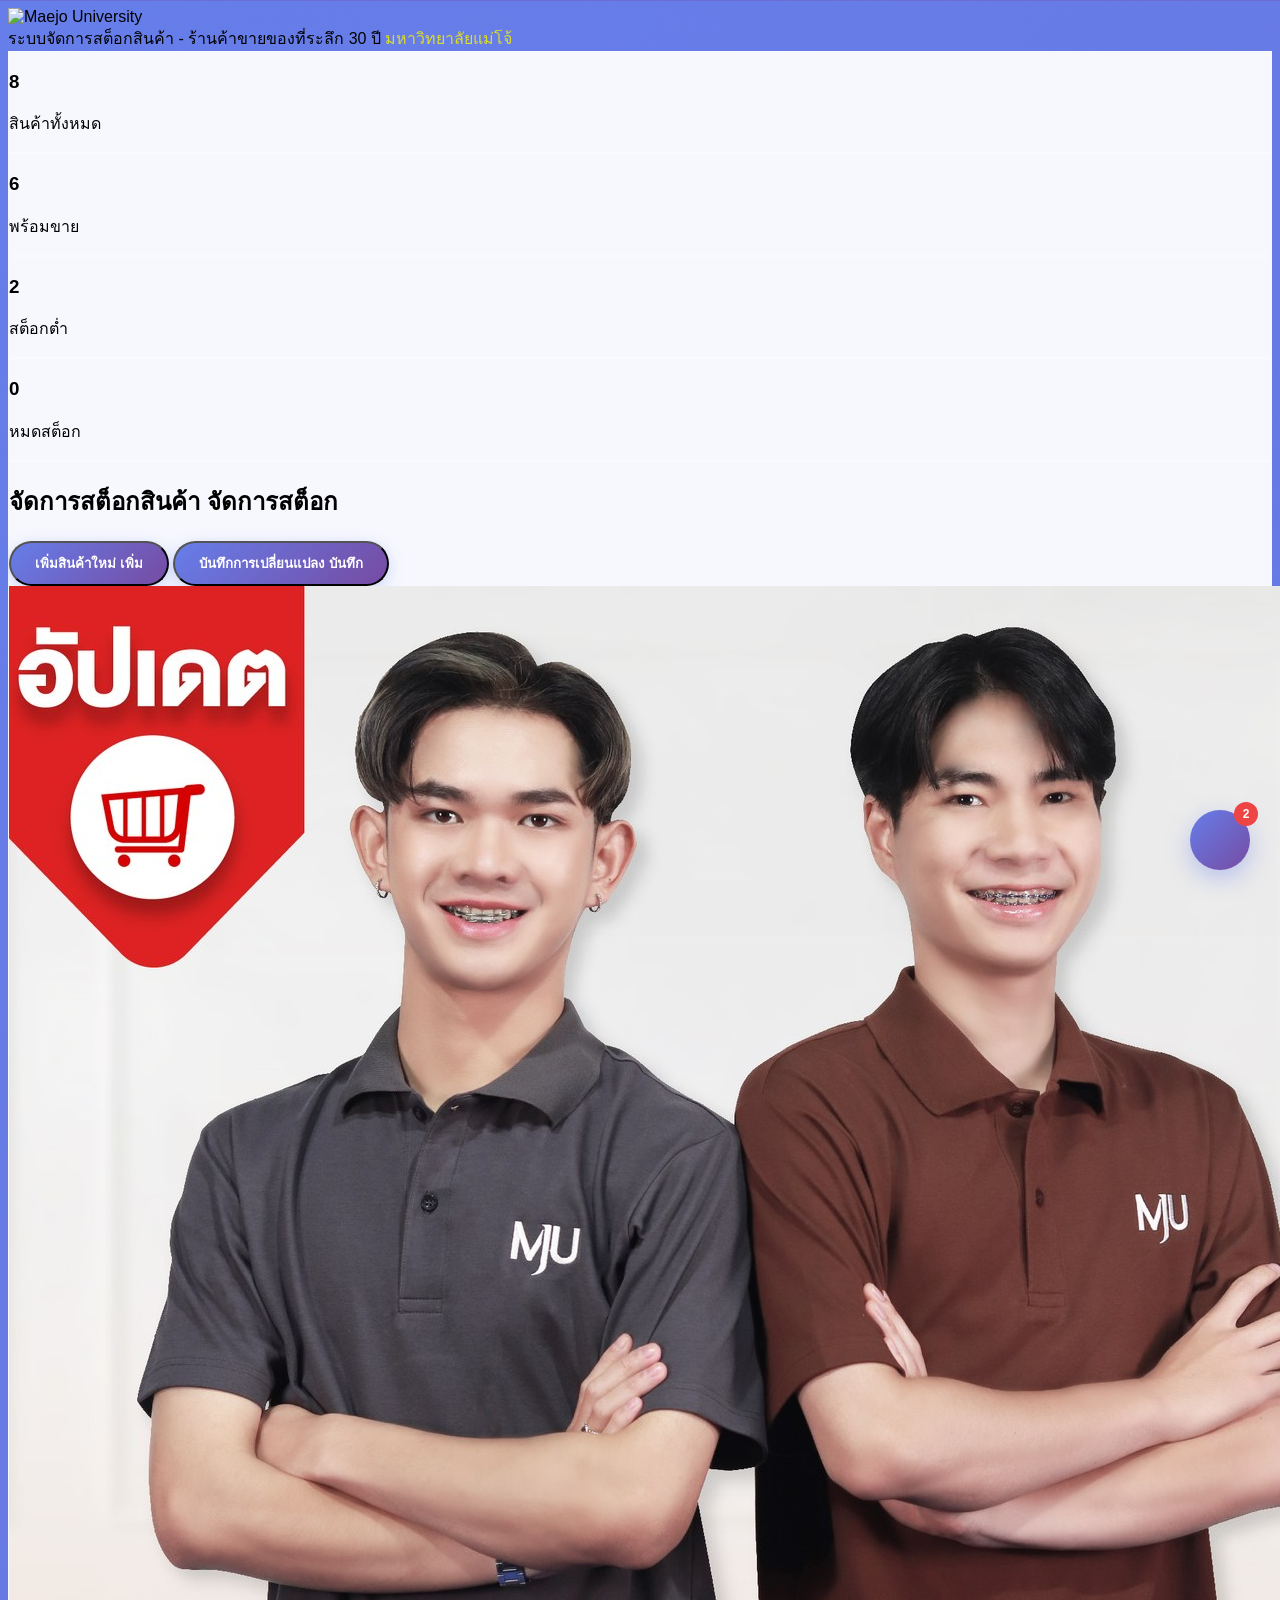
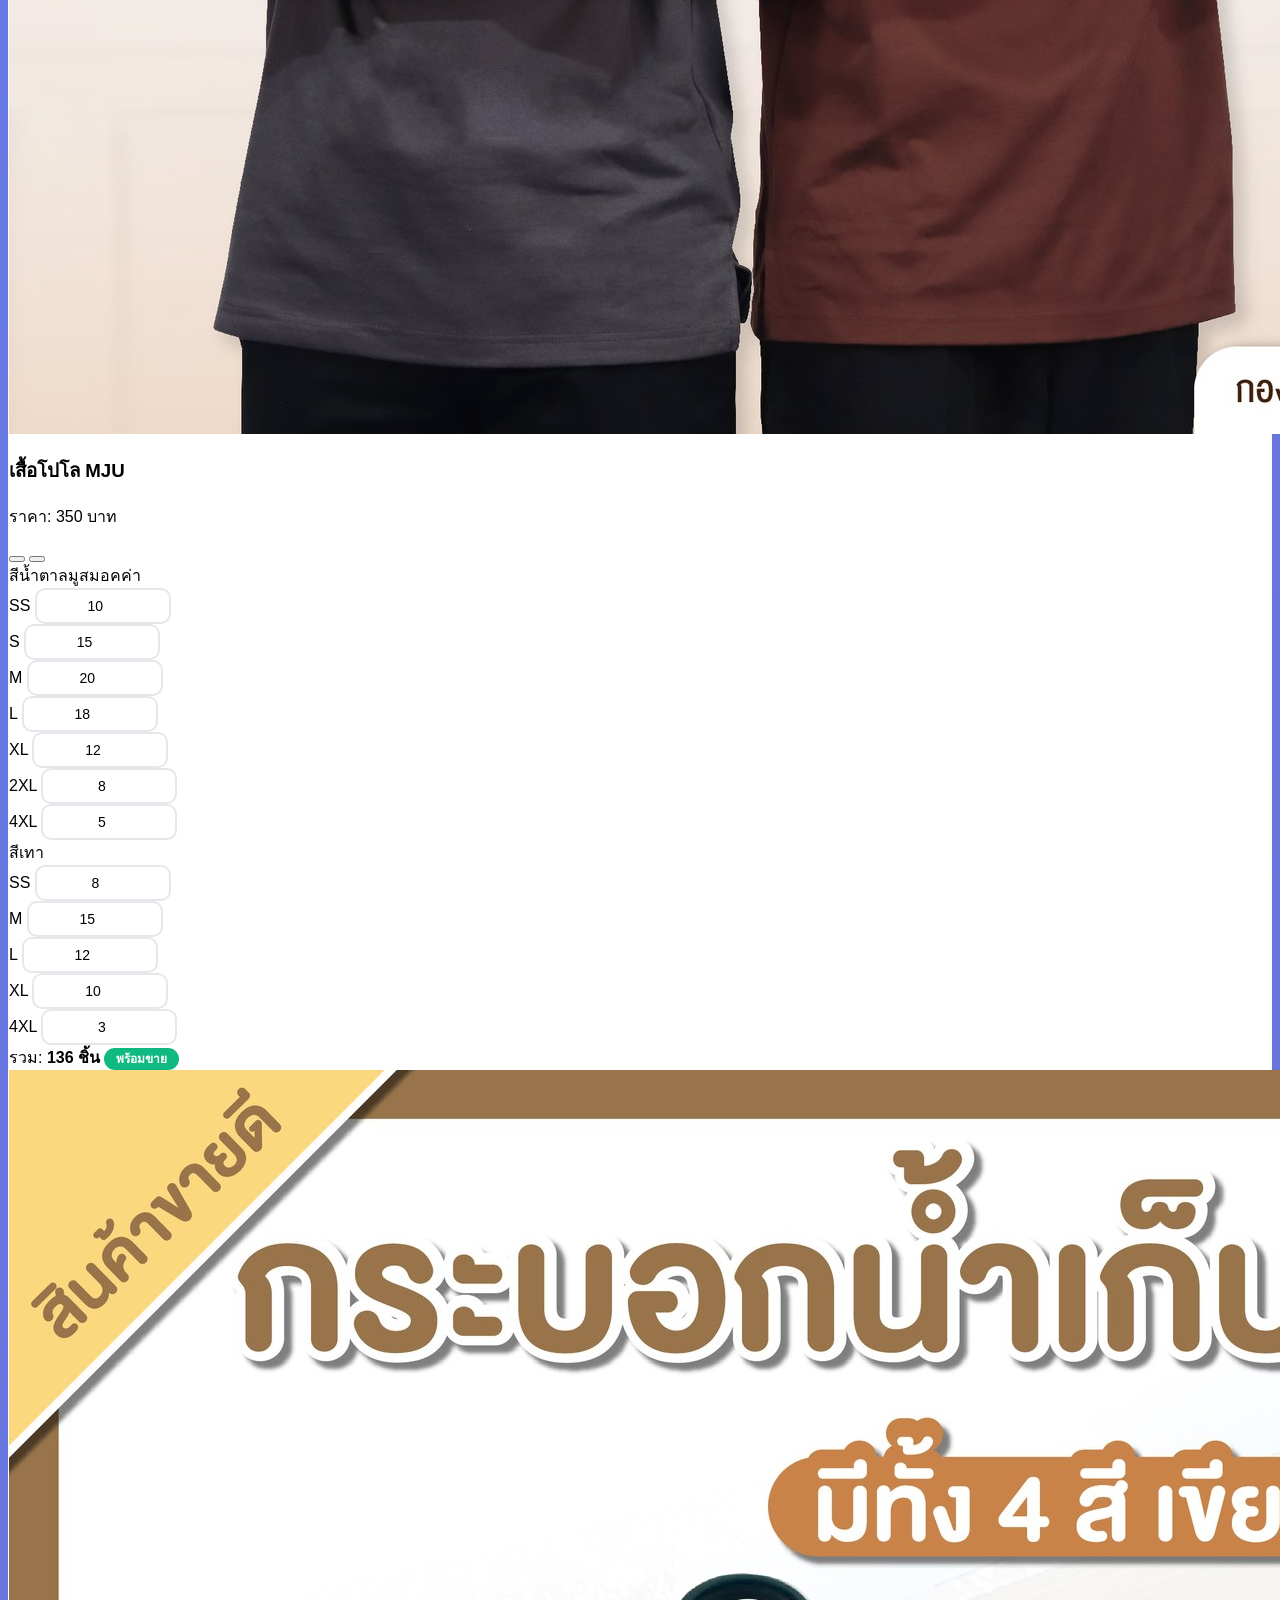
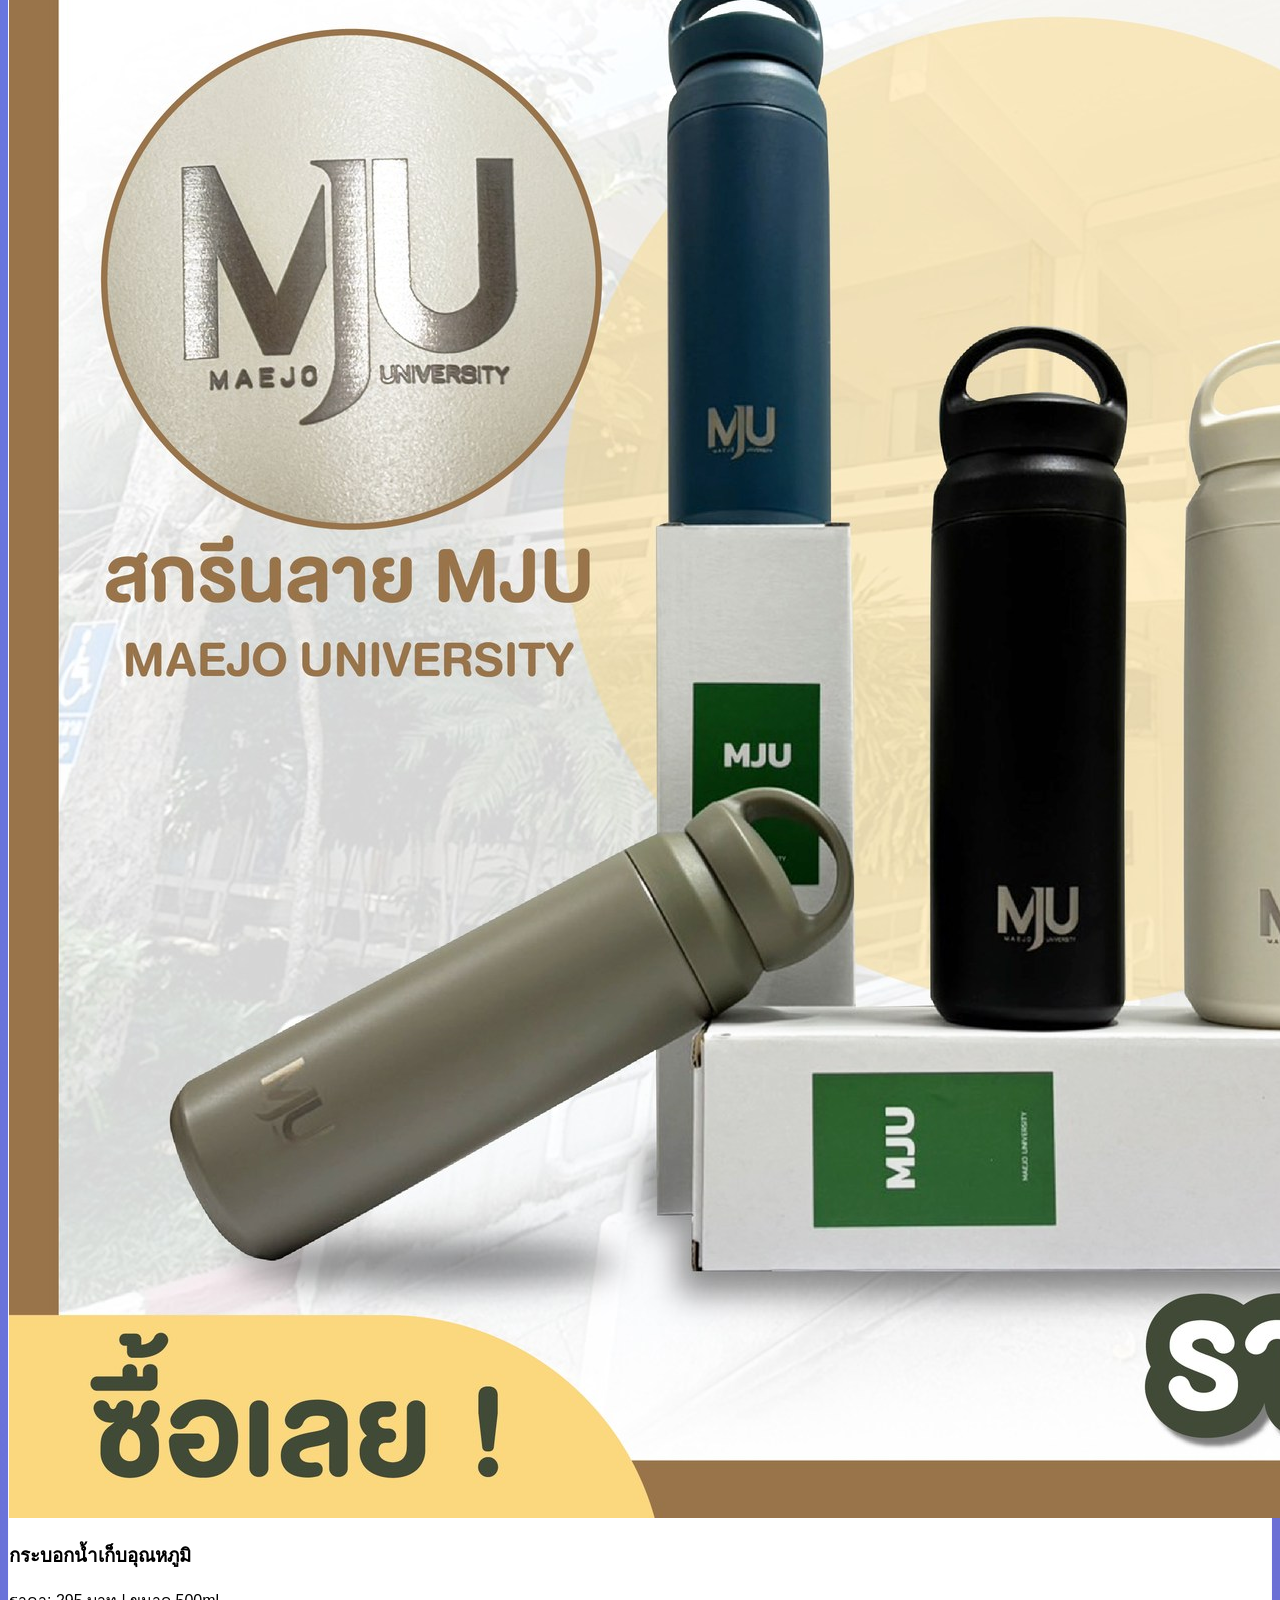
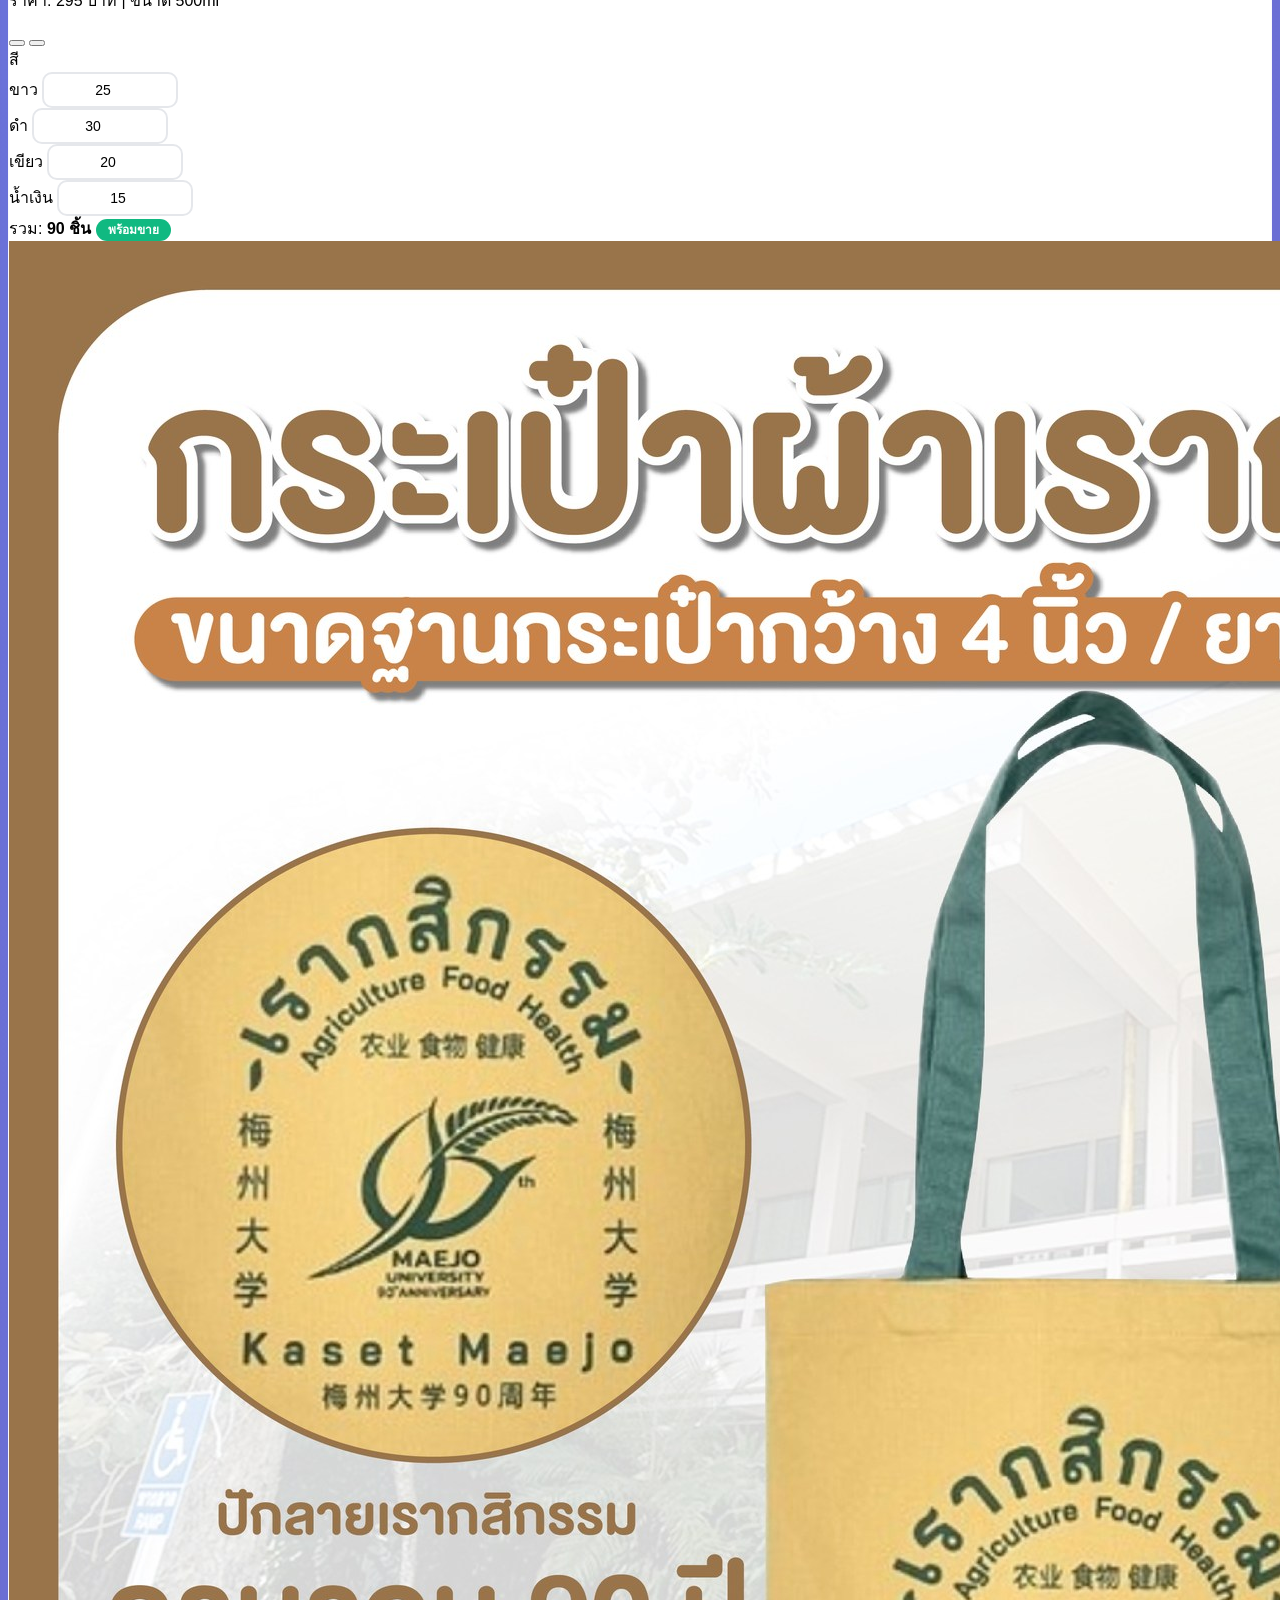
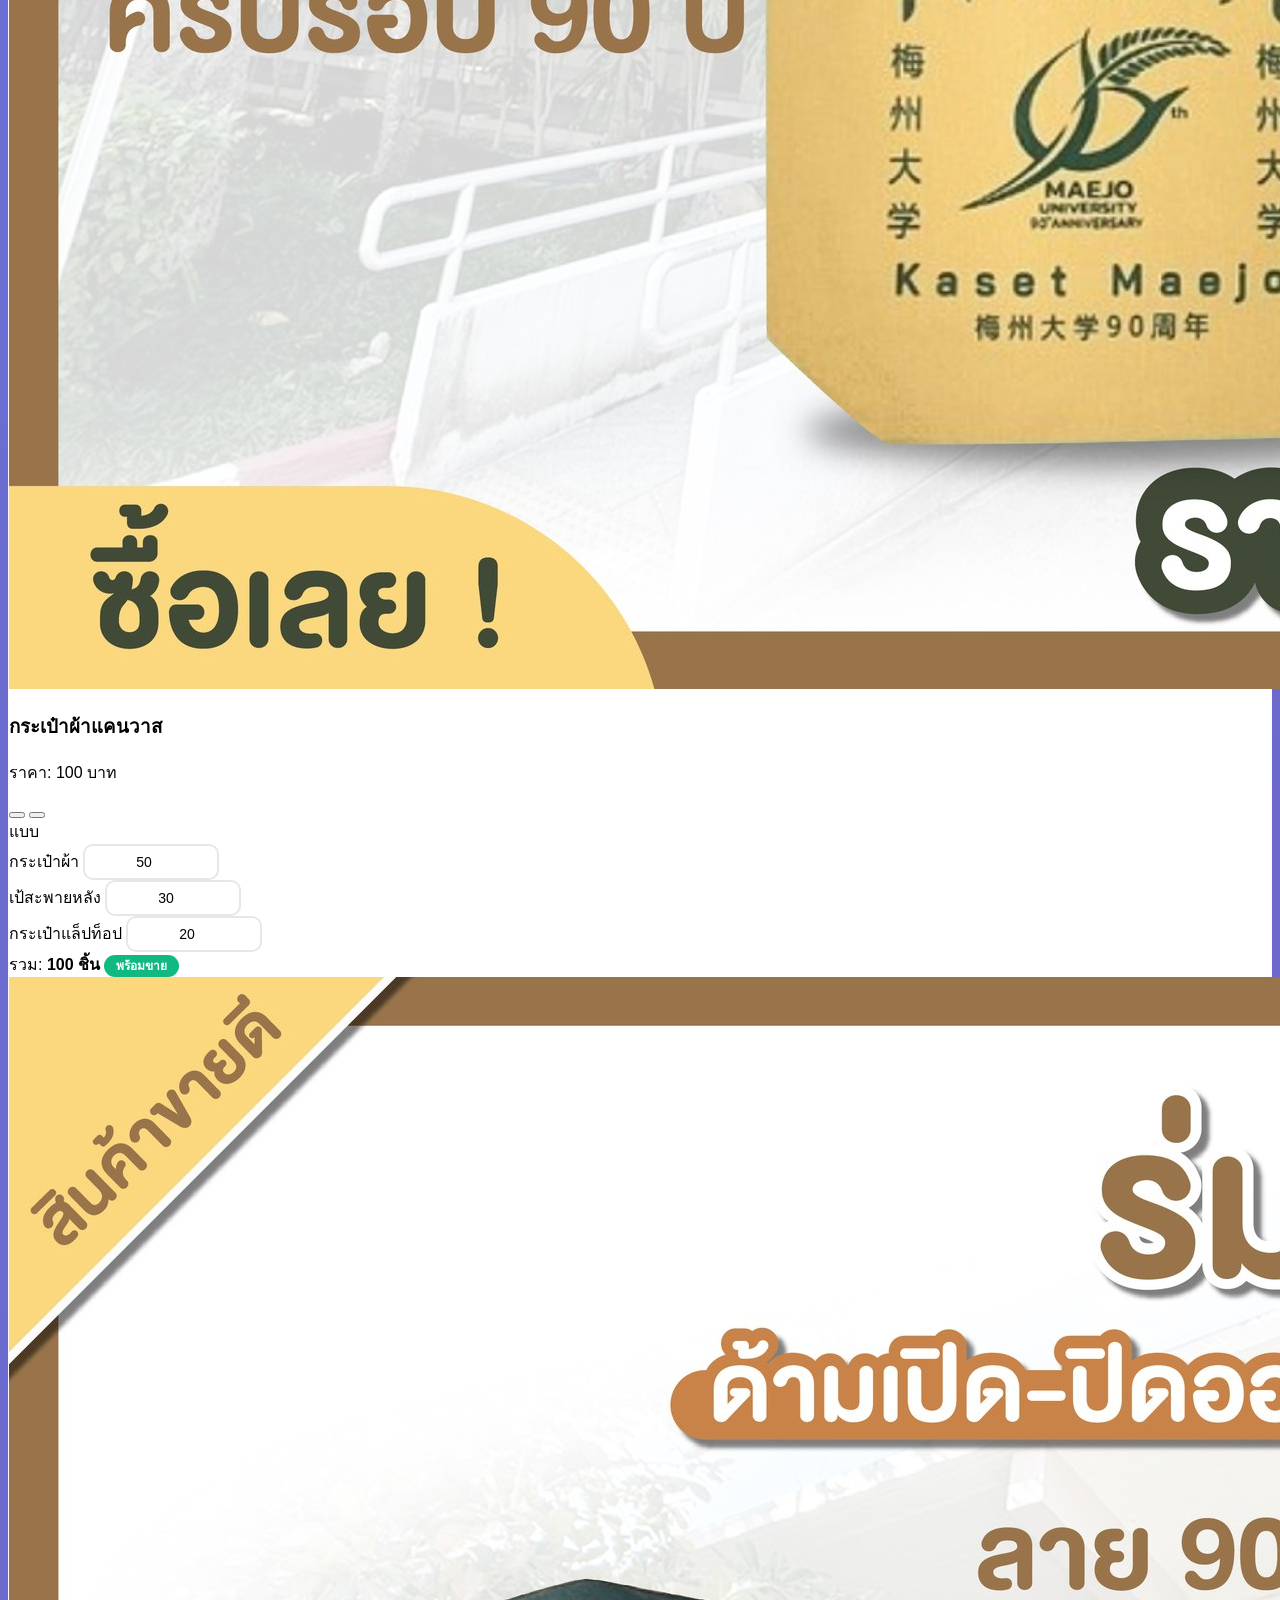
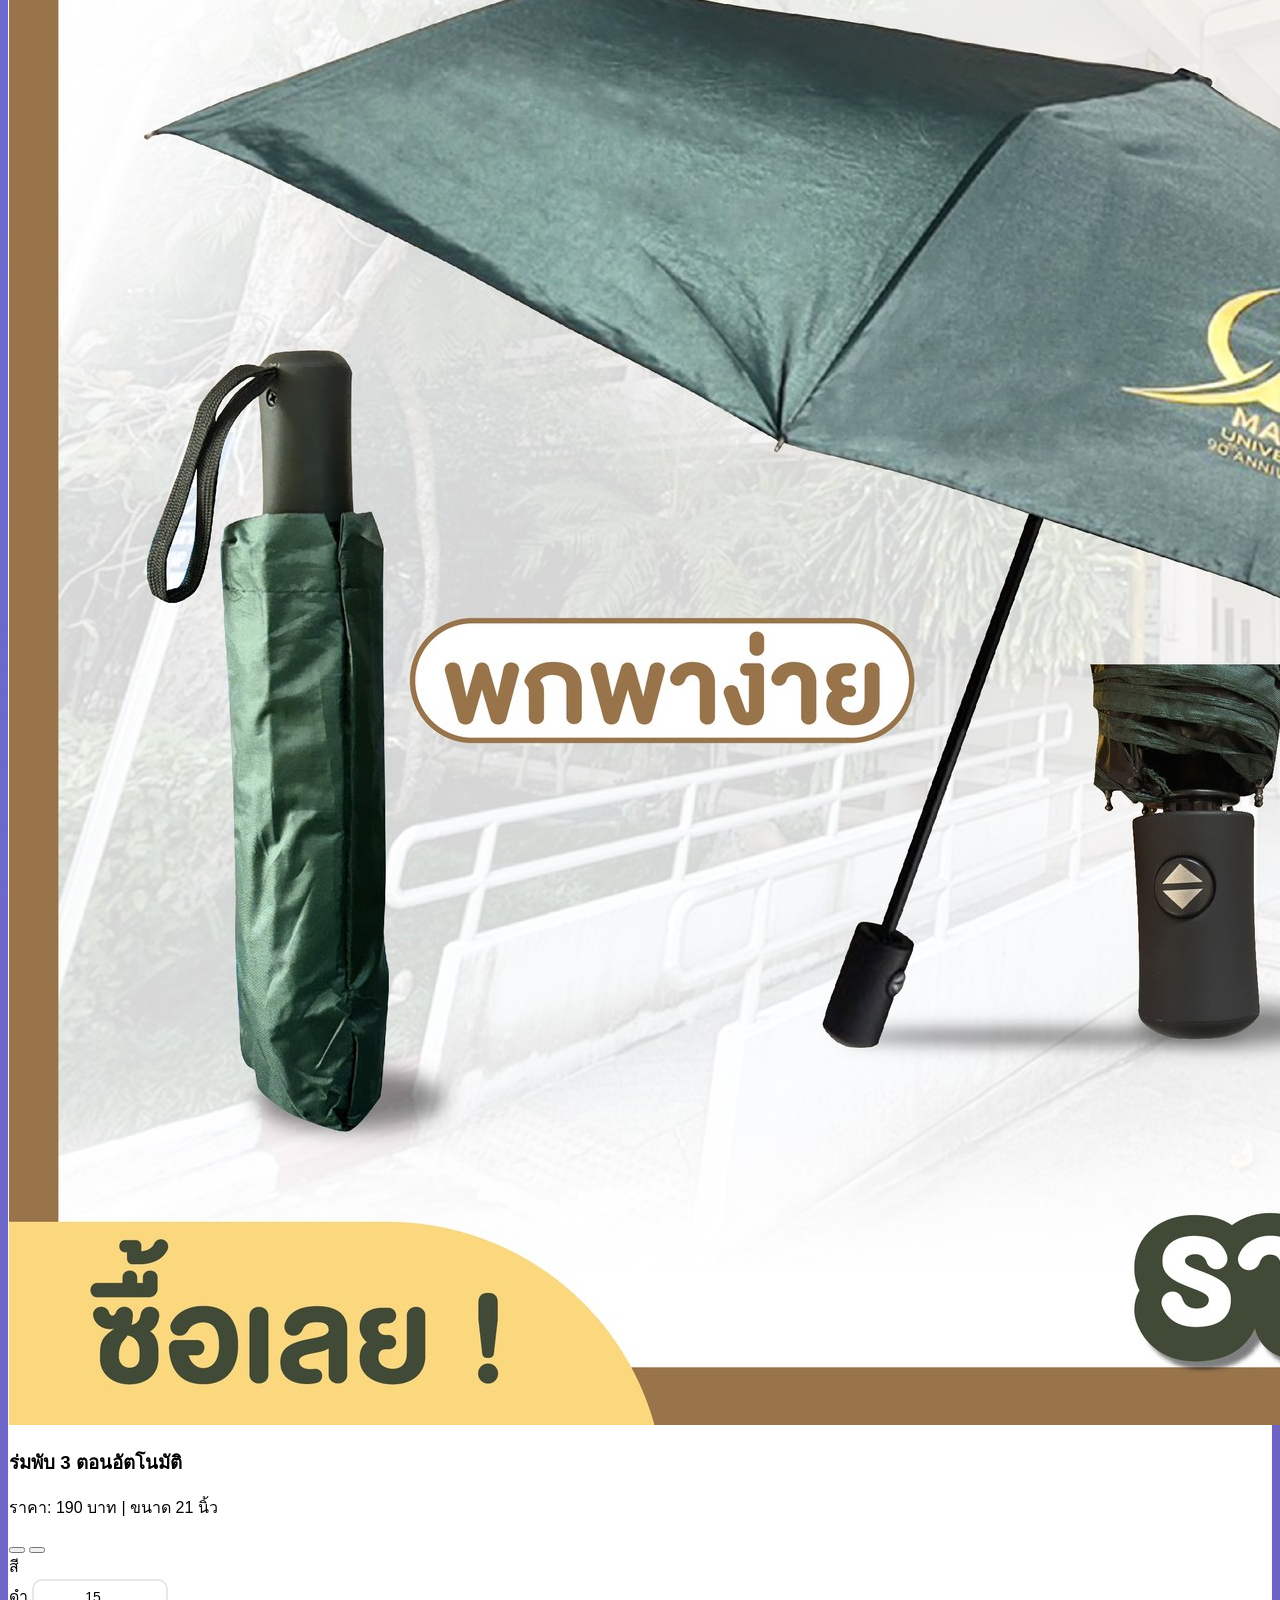
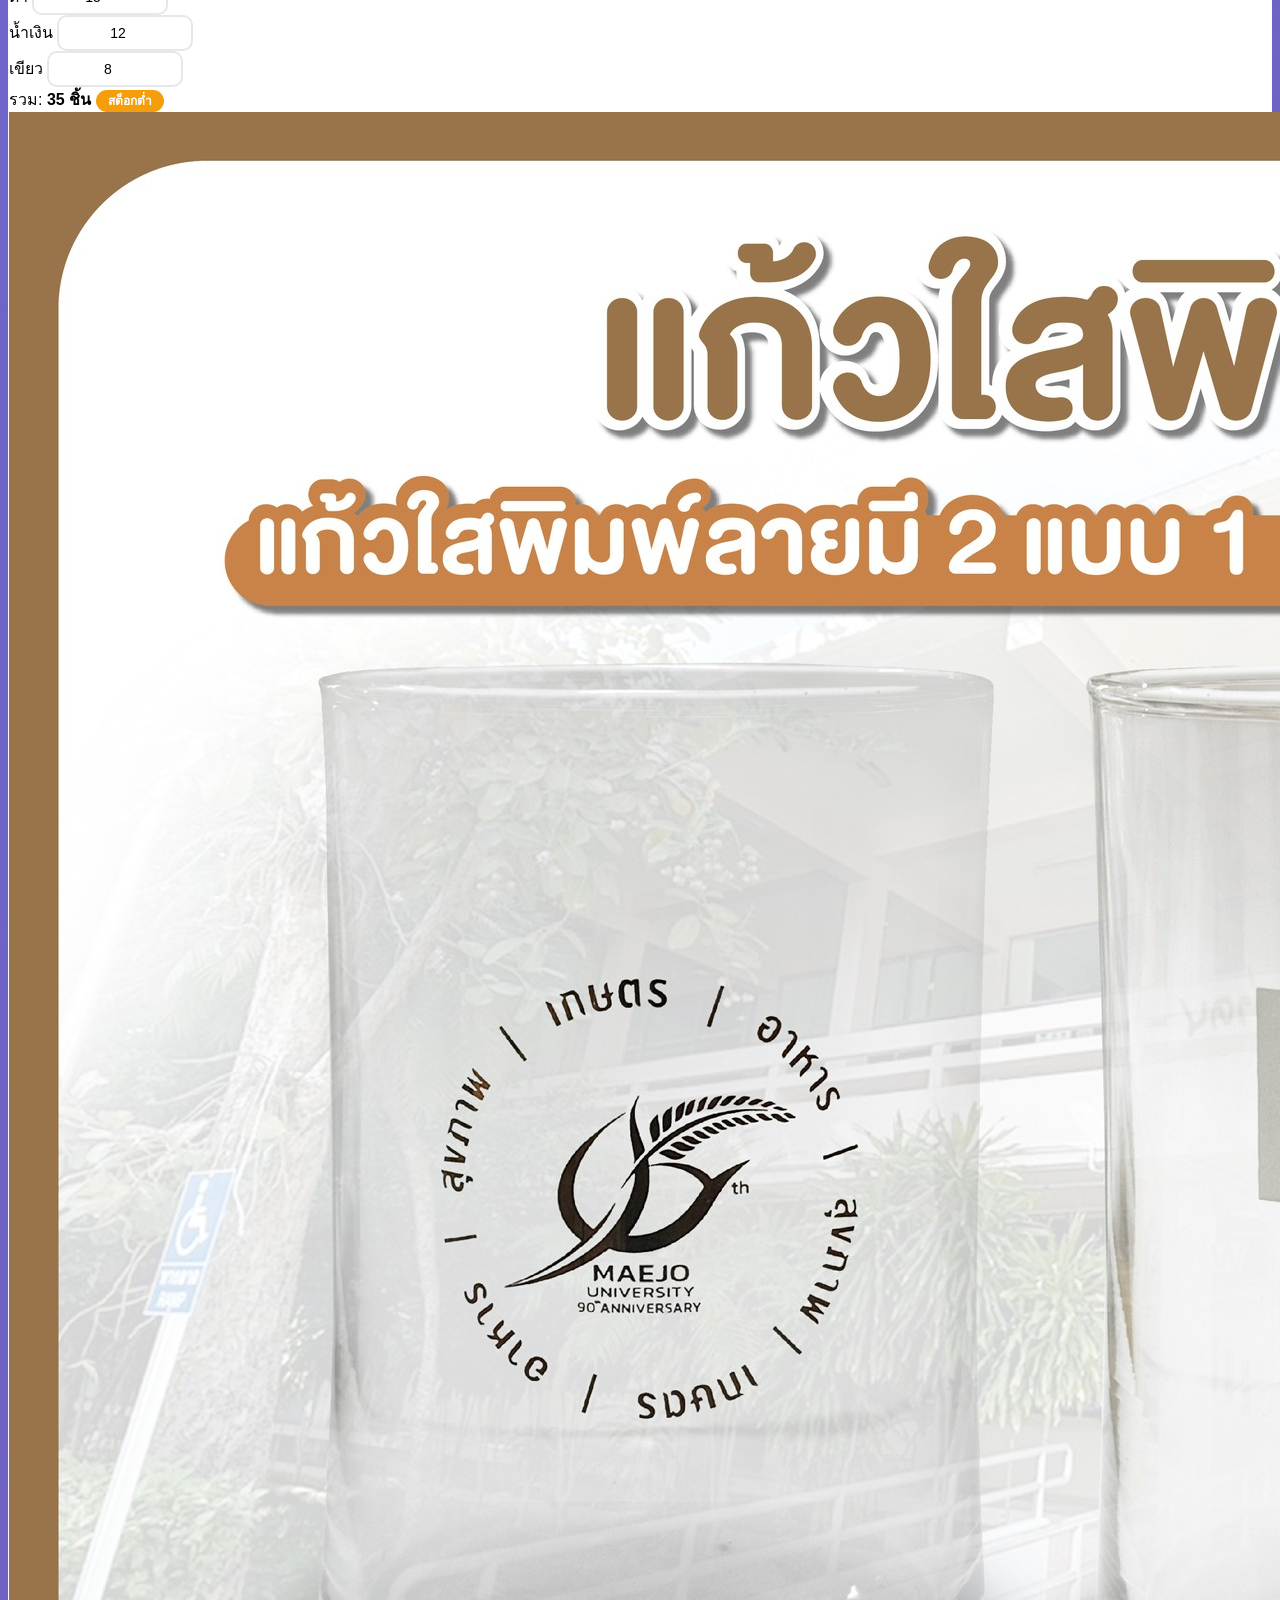
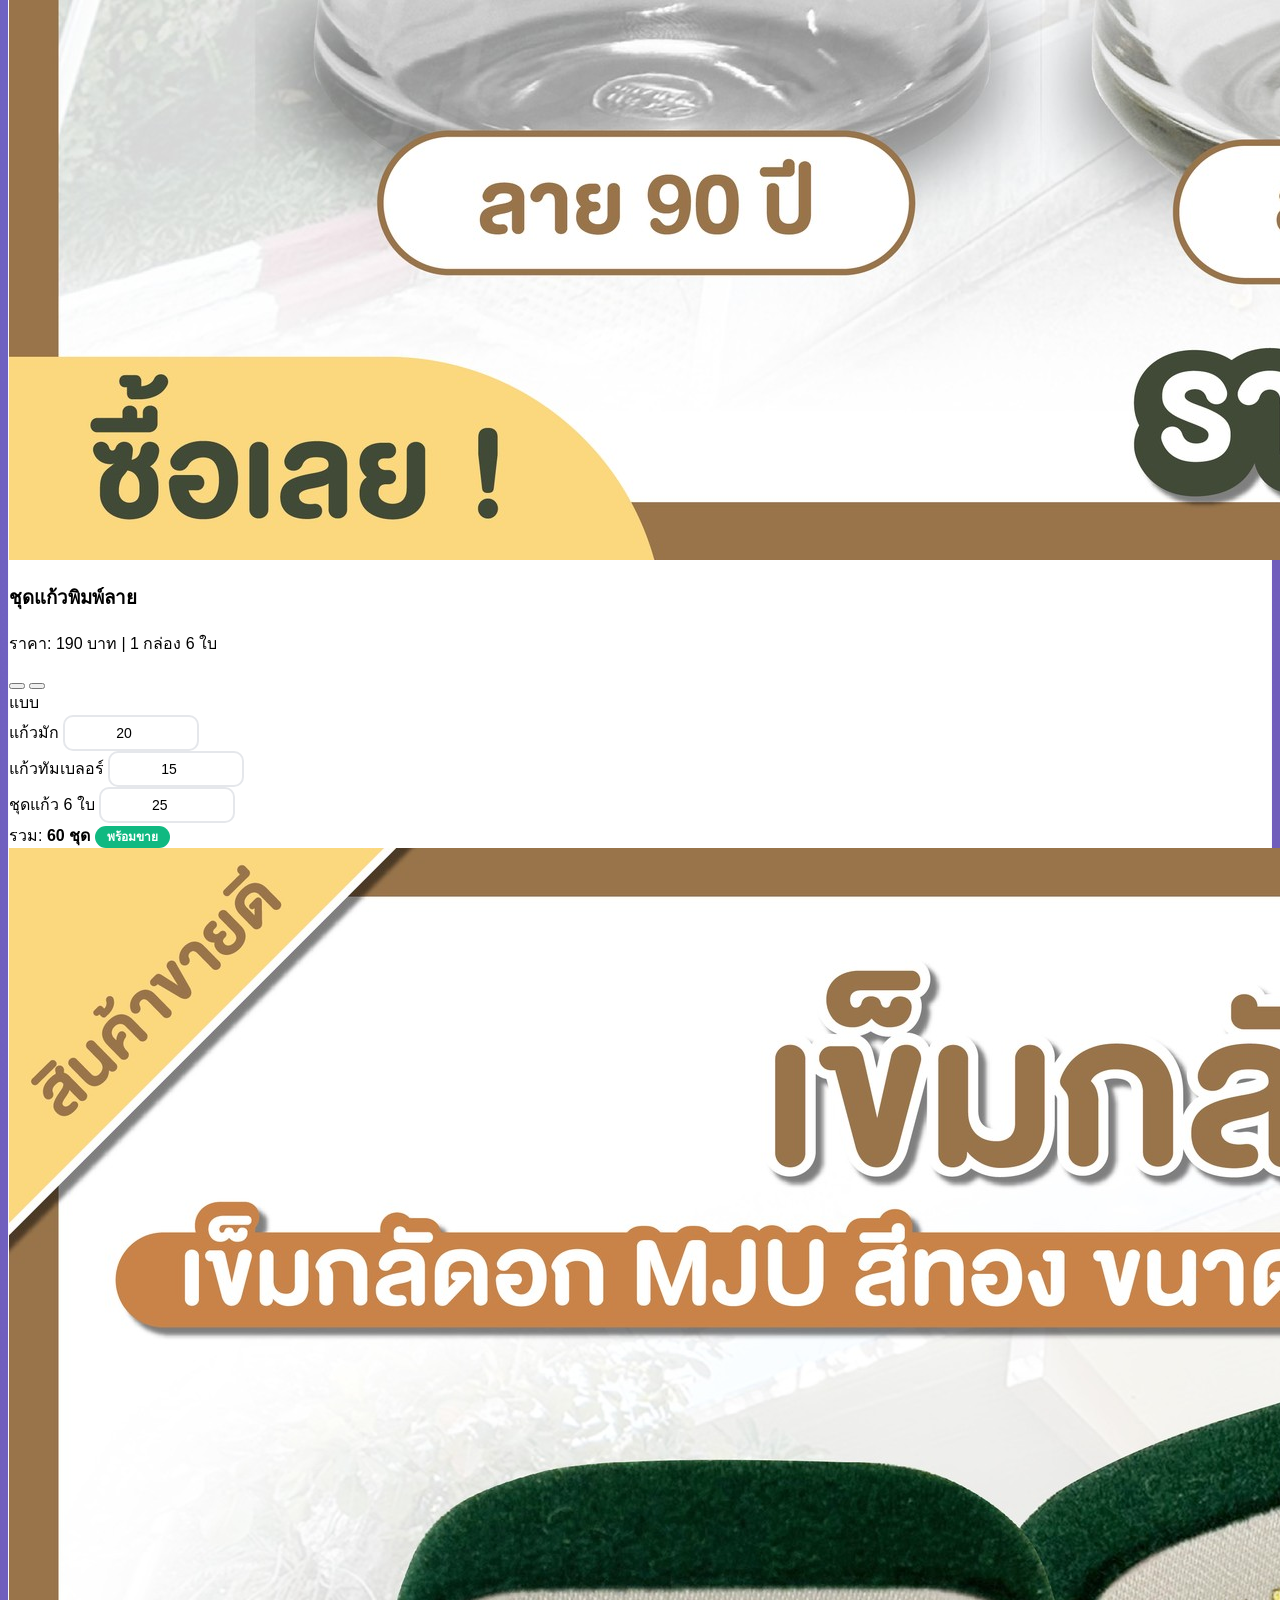
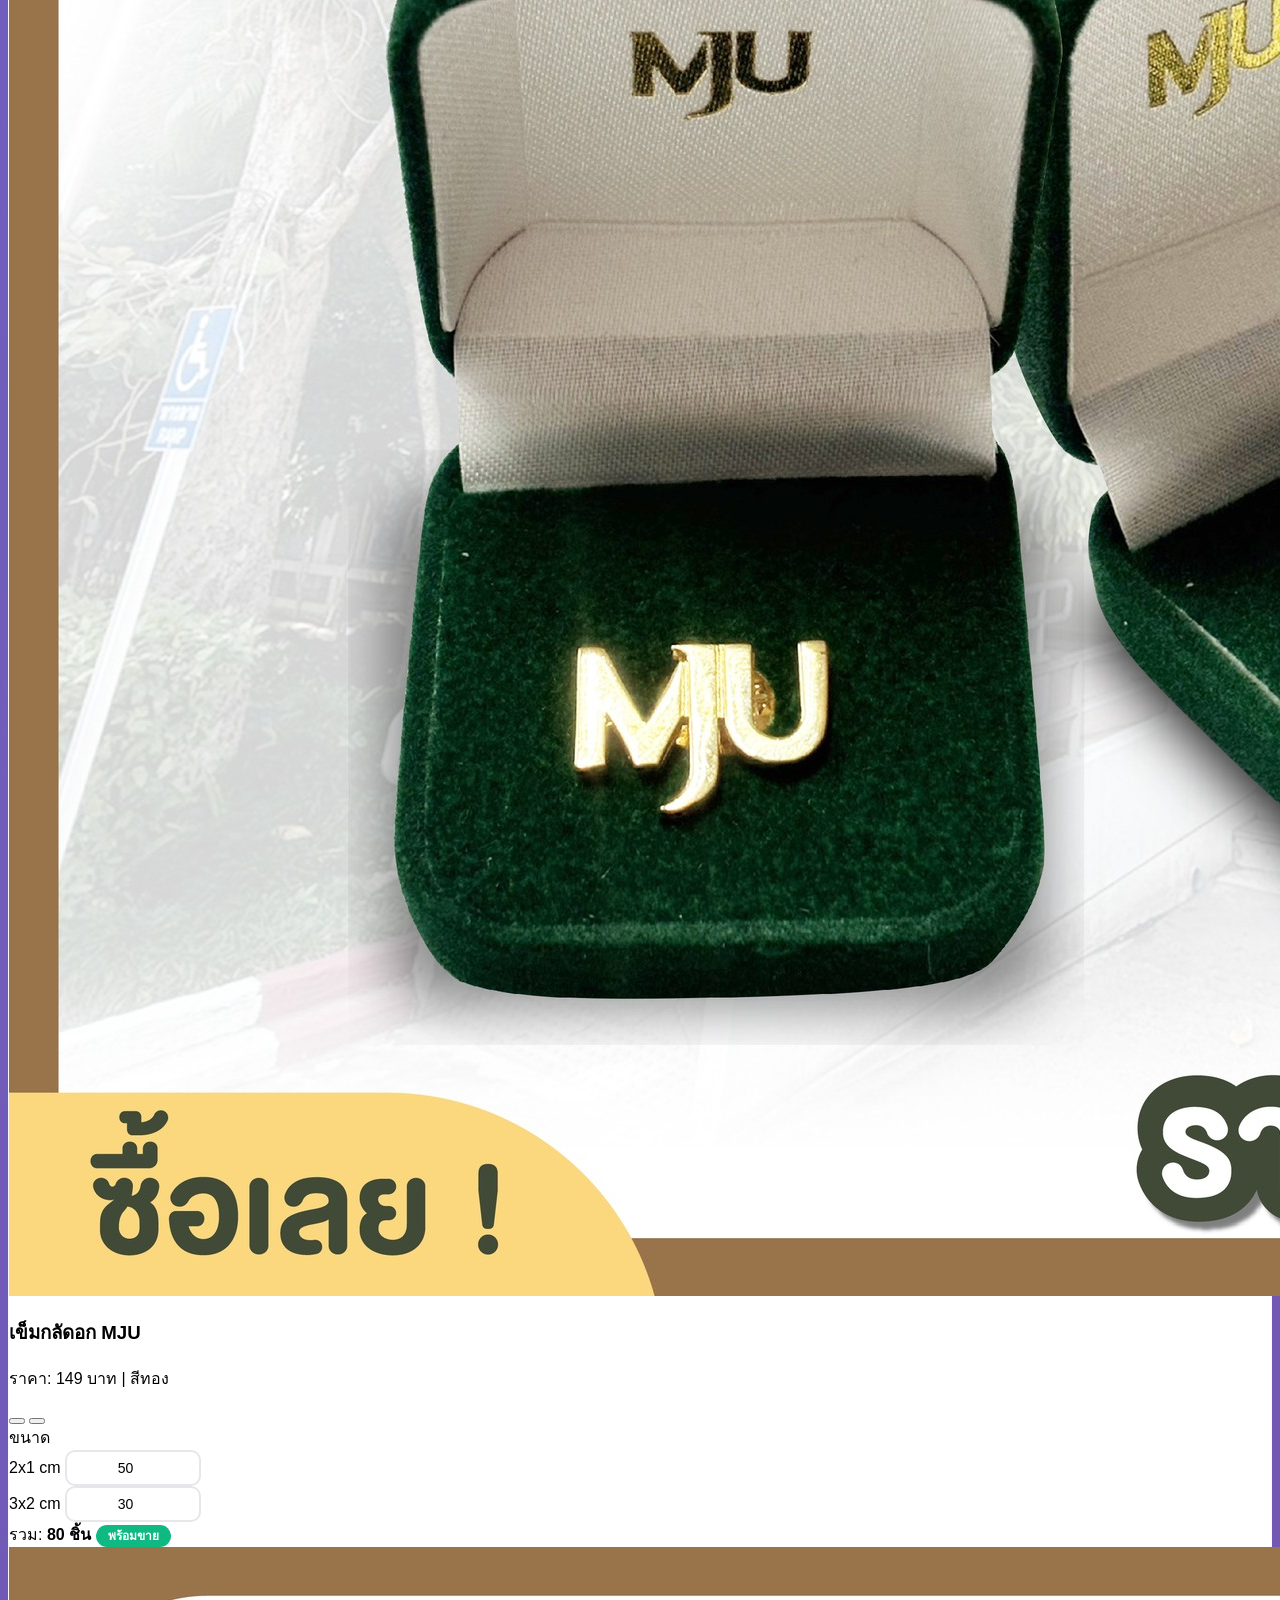
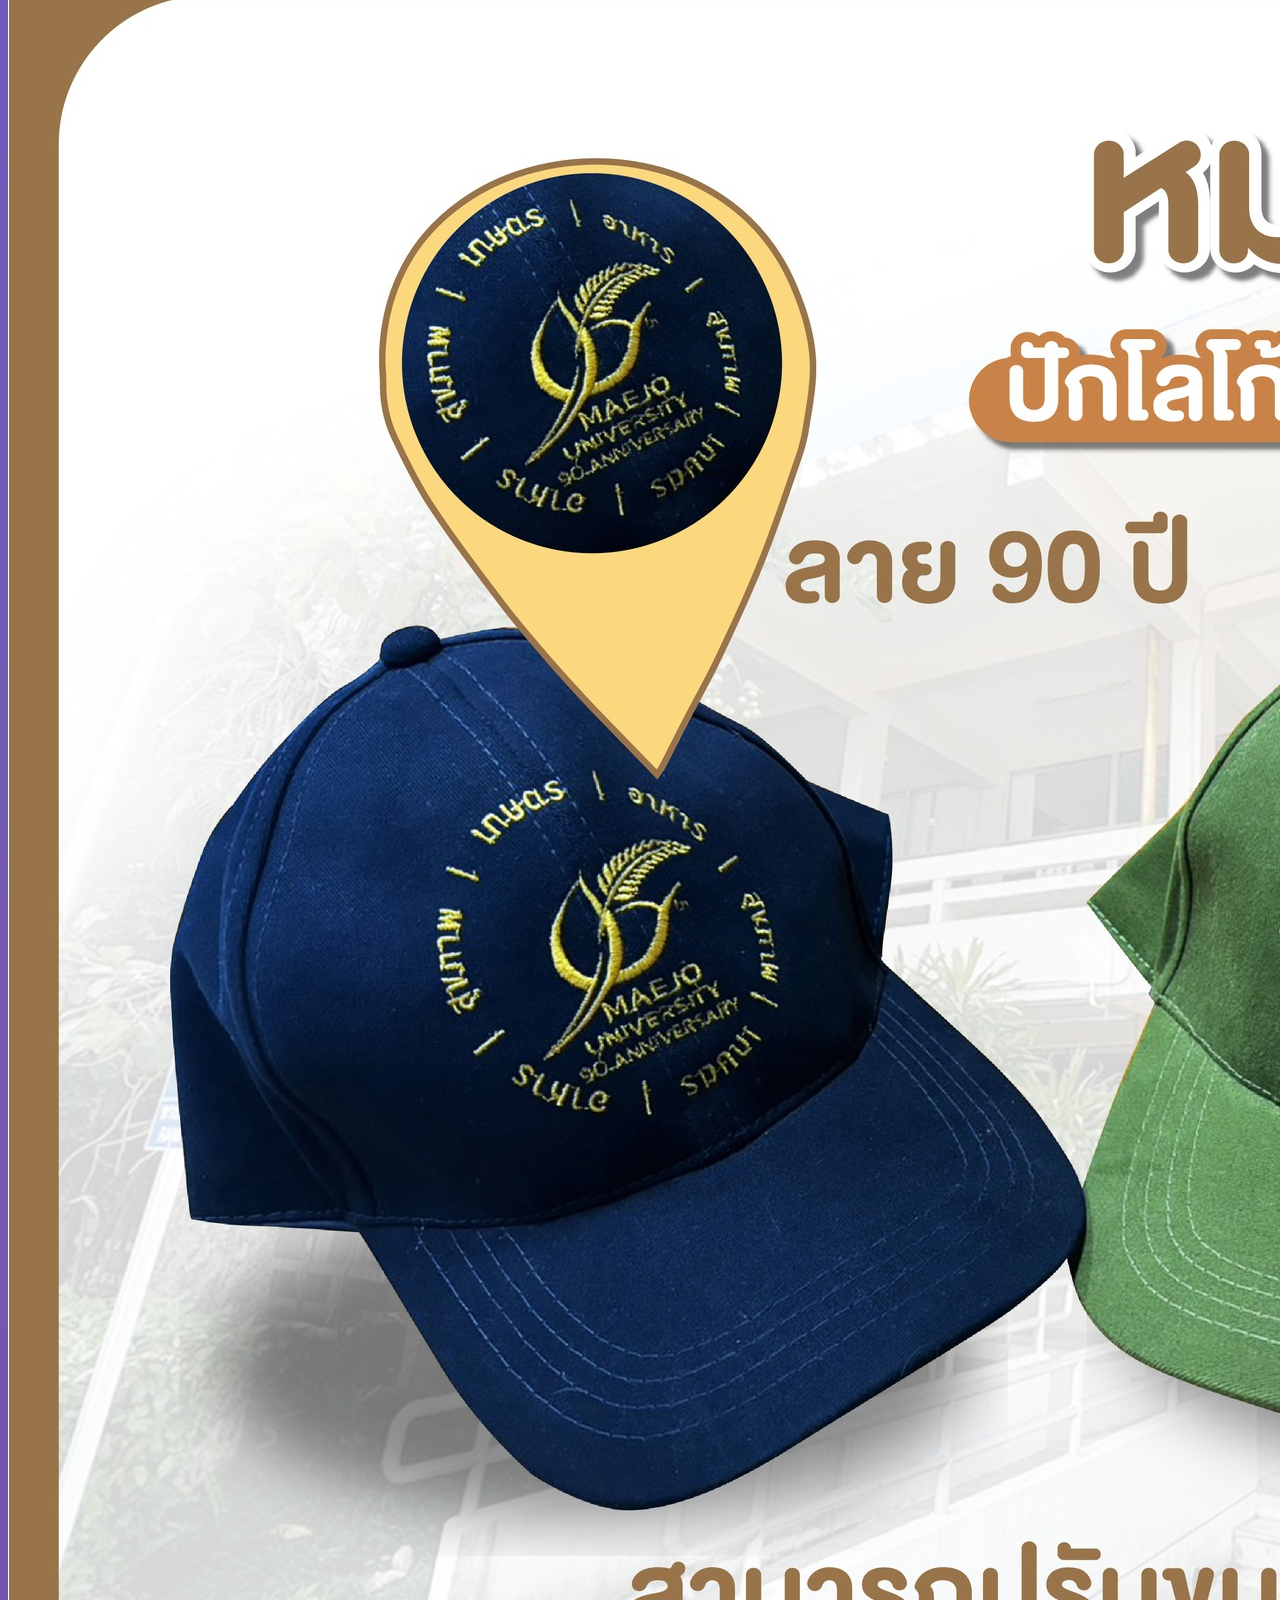
==== commit 226fb26d: "edit nav" ====
--- a/admin.html
+++ b/admin.html
@@ -248,8 +248,8 @@
             position: absolute;
             bottom: 80px;
             right: 0;
-            width: 400px;
-            height: 600px;
+            width: 350px;
+            height: 400px;
             background: white;
             border-radius: 20px;
             box-shadow: 0 20px 60px rgba(0, 0, 0, 0.3);
@@ -425,33 +425,24 @@
             margin-bottom: 20px;
             opacity: 0.5;
         }
-        @media (max-width: 640px) {
-            .chat-panel {
-                width: 100vw;
-                height: 100vh;
-                bottom: 0;
-                right: 0;
-                border-radius: 0;
-            }
-        }
-    </style>
+            </style>
 </head>
 <body class="min-h-screen">
     <!-- Header -->
     <header class="bg-green-800 text-white shadow-lg">
-        <div class="container mx-auto px-4 py-4">
-            <div class="flex items-center justify-between">
-                <div class="flex items-center space-x-3">
+        <nav class="container mx-auto px-2 py-3">
+            <div class="flex justify-between items-center">
+                <div class="flex items-center space-x-2">
                     <img src="https://upload.wikimedia.org/wikipedia/th/thumb/b/b7/MJU_LOGO.svg/1200px-MJU_LOGO.svg.png" 
                          alt="Maejo University" 
-                         class="h-12" />
-                    <div>
-                        <h1 class="text-xl font-bold">ระบบจัดการสต็อกสินค้า</h1>
-                        <p class="text-sm opacity-90">ร้านค้าขายของที่ระลึก 30 ปี มหาวิทยาลัยแม่โจ้</p>
+                         class="h-10 sm:h-12" />
+                    <div class="flex flex-col">
+                        <span class="font-bold text-sm sm:text-lg">ระบบจัดการสต็อกสินค้า - ร้านค้าขายของที่ระลึก 30 ปี</span>
+                        <span class="text-xs sm:text-sm" style="color: #DCDD27;">มหาวิทยาลัยแม่โจ้</span>
                     </div>
                 </div>
             </div>
-        </div>
+        </nav>
     </header>
 
     <!-- Main Content -->
@@ -808,7 +799,7 @@
         // Create product card
         function createProductCard(product) {
             const div = document.createElement('div');
-            div.className = 'product-card rounded-2xl p-6 border border-gray-200';
+            div.className = 'product-card rounded-2xl p-4 sm:p-6 border border-gray-200';
             div.id = `product-${product.id}`;
             
             let totalStock = 0;
@@ -843,11 +834,11 @@
                 if (variant.name) {
                     variantsHTML += `<div class="text-sm font-semibold text-gray-700 mb-2">${variant.name}</div>`;
                 }
-                variantsHTML += `<div class="grid grid-cols-${Math.min(variant.options.length, 4)} gap-2">`;
+                variantsHTML += `<div class="flex flex-wrap gap-2">`;
                 variant.options.forEach(option => {
                     variantsHTML += `
-                        <div class="text-center">
-                            <label class="text-xs text-gray-600 block mb-1">${option.size}</label>
+                        <div class="flex flex-col items-center">
+                            <label class="text-xs text-gray-600 mb-1 text-center">${option.size}</label>
                             <input type="number" class="input-modern stock-input" value="${option.stock}" min="0" 
                                    onchange="updateStock(${product.id}, ${vIndex}, '${option.size}', this.value)">
                         </div>
@@ -860,20 +851,20 @@
                         product.name.includes('ชุด') ? 'ชุด' : 'ชิ้น';
             
             div.innerHTML = `
-                <div class="flex items-start gap-4">
-                    <img src="${product.image}" alt="${product.name}" class="w-24 h-24 object-cover rounded-lg">
-                    <div class="flex-1">
+                <div class="flex flex-col sm:flex-row items-start gap-4">
+                    <img src="${product.image}" alt="${product.name}" class="w-full sm:w-24 h-32 sm:h-24 object-cover rounded-lg">
+                    <div class="flex-1 w-full">
                         <div class="flex justify-between items-start mb-2">
-                            <div>
-                                <h3 class="text-lg font-bold text-gray-800">${product.name}</h3>
-                                <p class="text-sm text-gray-600">ราคา: ${product.price} บาท${product.details ? ' | ' + product.details : ''}</p>
+                            <div class="flex-1">
+                                <h3 class="text-base sm:text-lg font-bold text-gray-800">${product.name}</h3>
+                                <p class="text-xs sm:text-sm text-gray-600">ราคา: ${product.price} บาท${product.details ? ' | ' + product.details : ''}</p>
                             </div>
-                            <div class="flex gap-2">
-                                <button onclick="editProduct(${product.id})" class="text-blue-600 hover:text-blue-800">
-                                    <i data-lucide="edit" size="20"></i>
+                            <div class="flex gap-1 sm:gap-2 ml-2">
+                                <button onclick="editProduct(${product.id})" class="text-blue-600 hover:text-blue-800 p-1">
+                                    <i data-lucide="edit" size="18" class="sm:w-5 sm:h-5"></i>
                                 </button>
-                                <button onclick="deleteProduct(${product.id})" class="text-red-600 hover:text-red-800">
-                                    <i data-lucide="trash-2" size="20"></i>
+                                <button onclick="deleteProduct(${product.id})" class="text-red-600 hover:text-red-800 p-1">
+                                    <i data-lucide="trash-2" size="18" class="sm:w-5 sm:h-5"></i>
                                 </button>
                             </div>
                         </div>
@@ -882,9 +873,9 @@
                             ${variantsHTML}
                         </div>
                         
-                        <div class="mt-3 flex items-center justify-between">
-                            <span class="text-sm text-gray-600">รวม: <strong>${totalStock} ${unit}</strong></span>
-                            <span class="status-badge ${statusClass}">${statusText}</span>
+                        <div class="mt-3 flex flex-wrap items-center justify-between gap-2">
+                            <span class="text-xs sm:text-sm text-gray-600">รวม: <strong>${totalStock} ${unit}</strong></span>
+                            <span class="status-badge ${statusClass} text-xs">${statusText}</span>
                         </div>
                     </div>
                 </div>
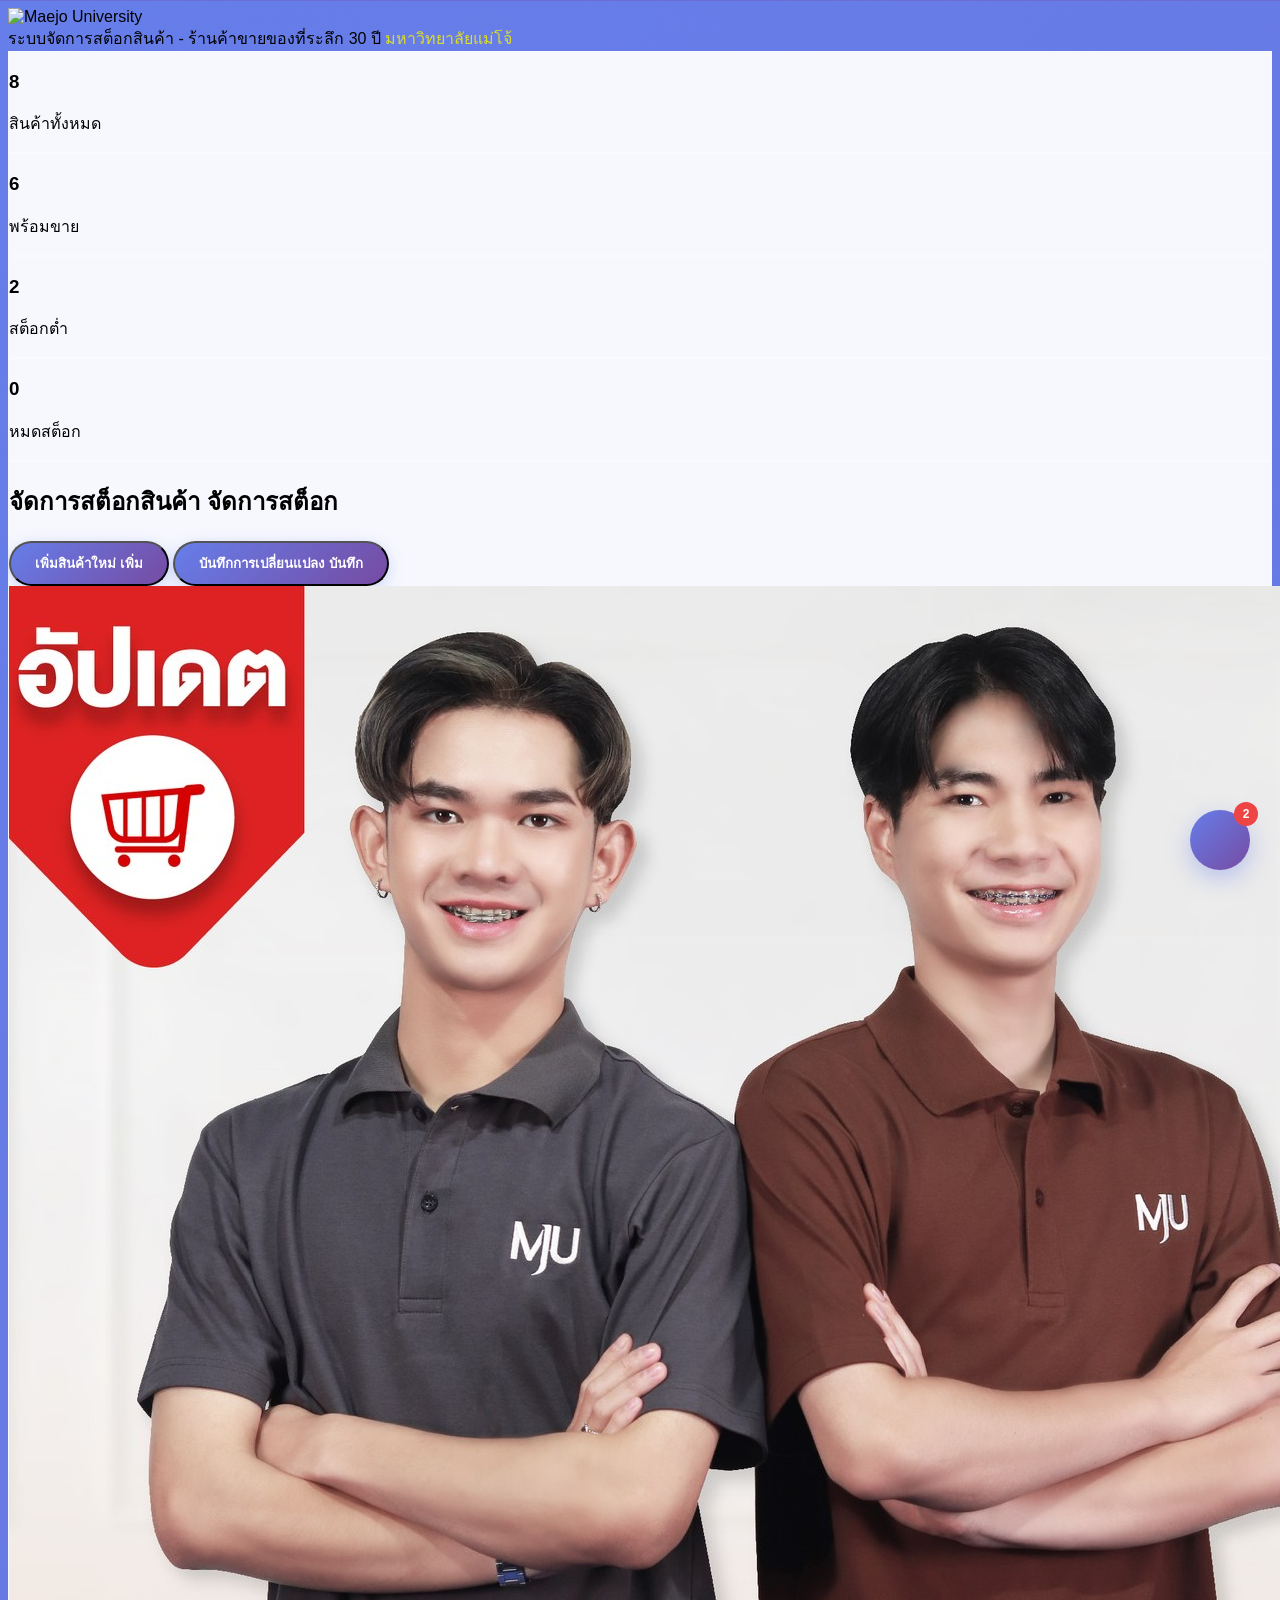
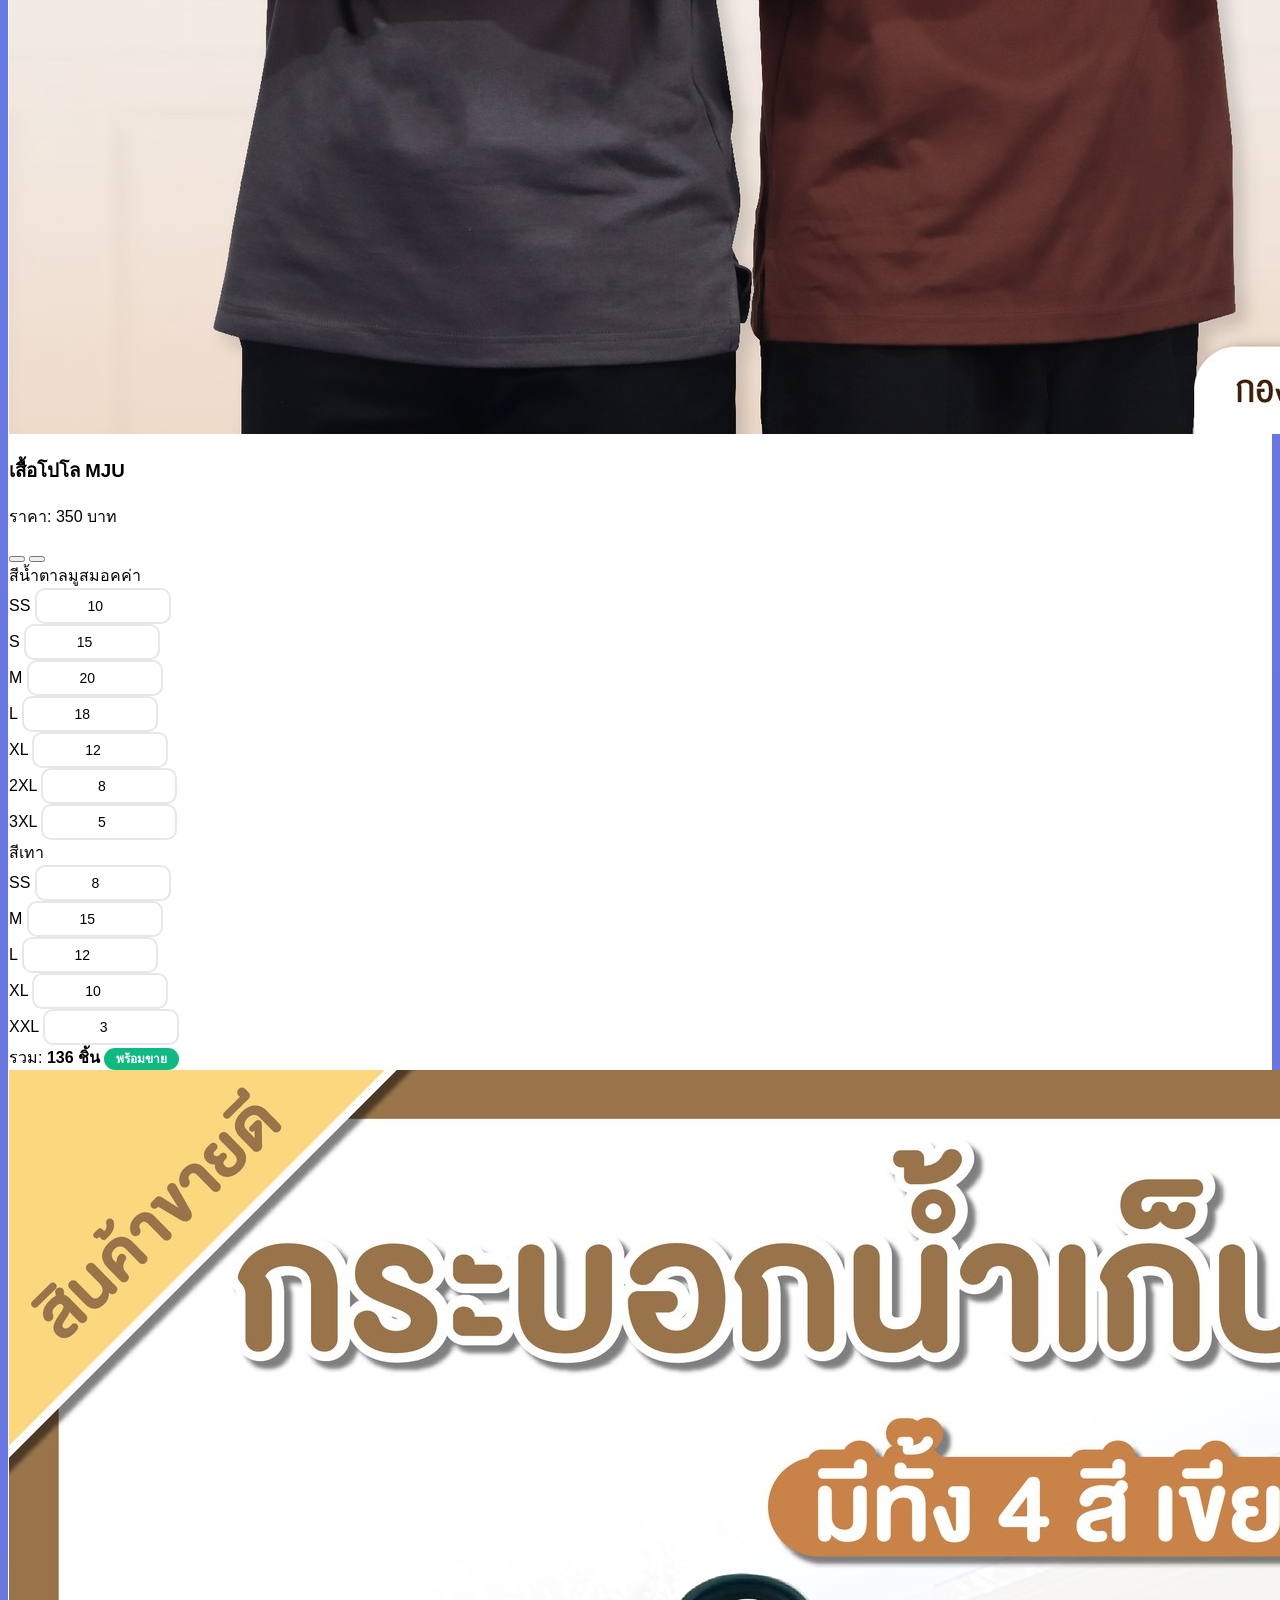
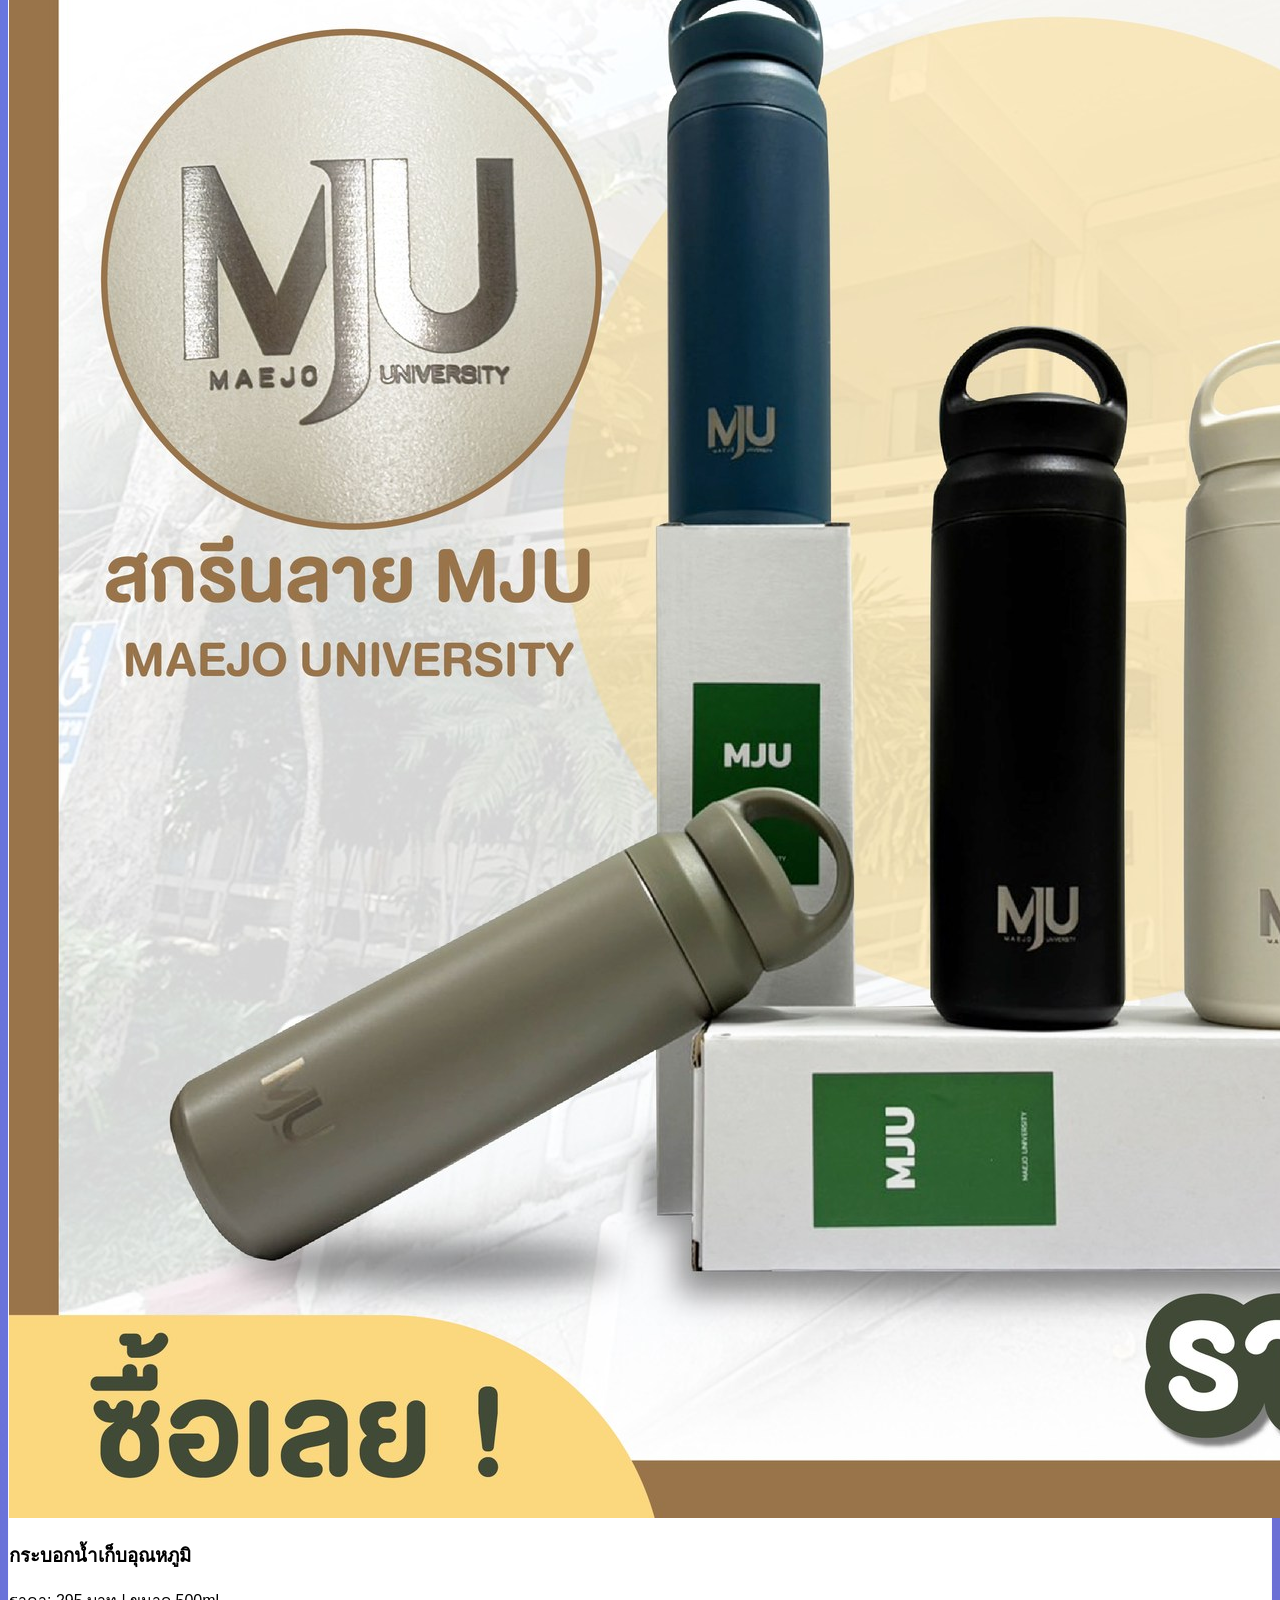
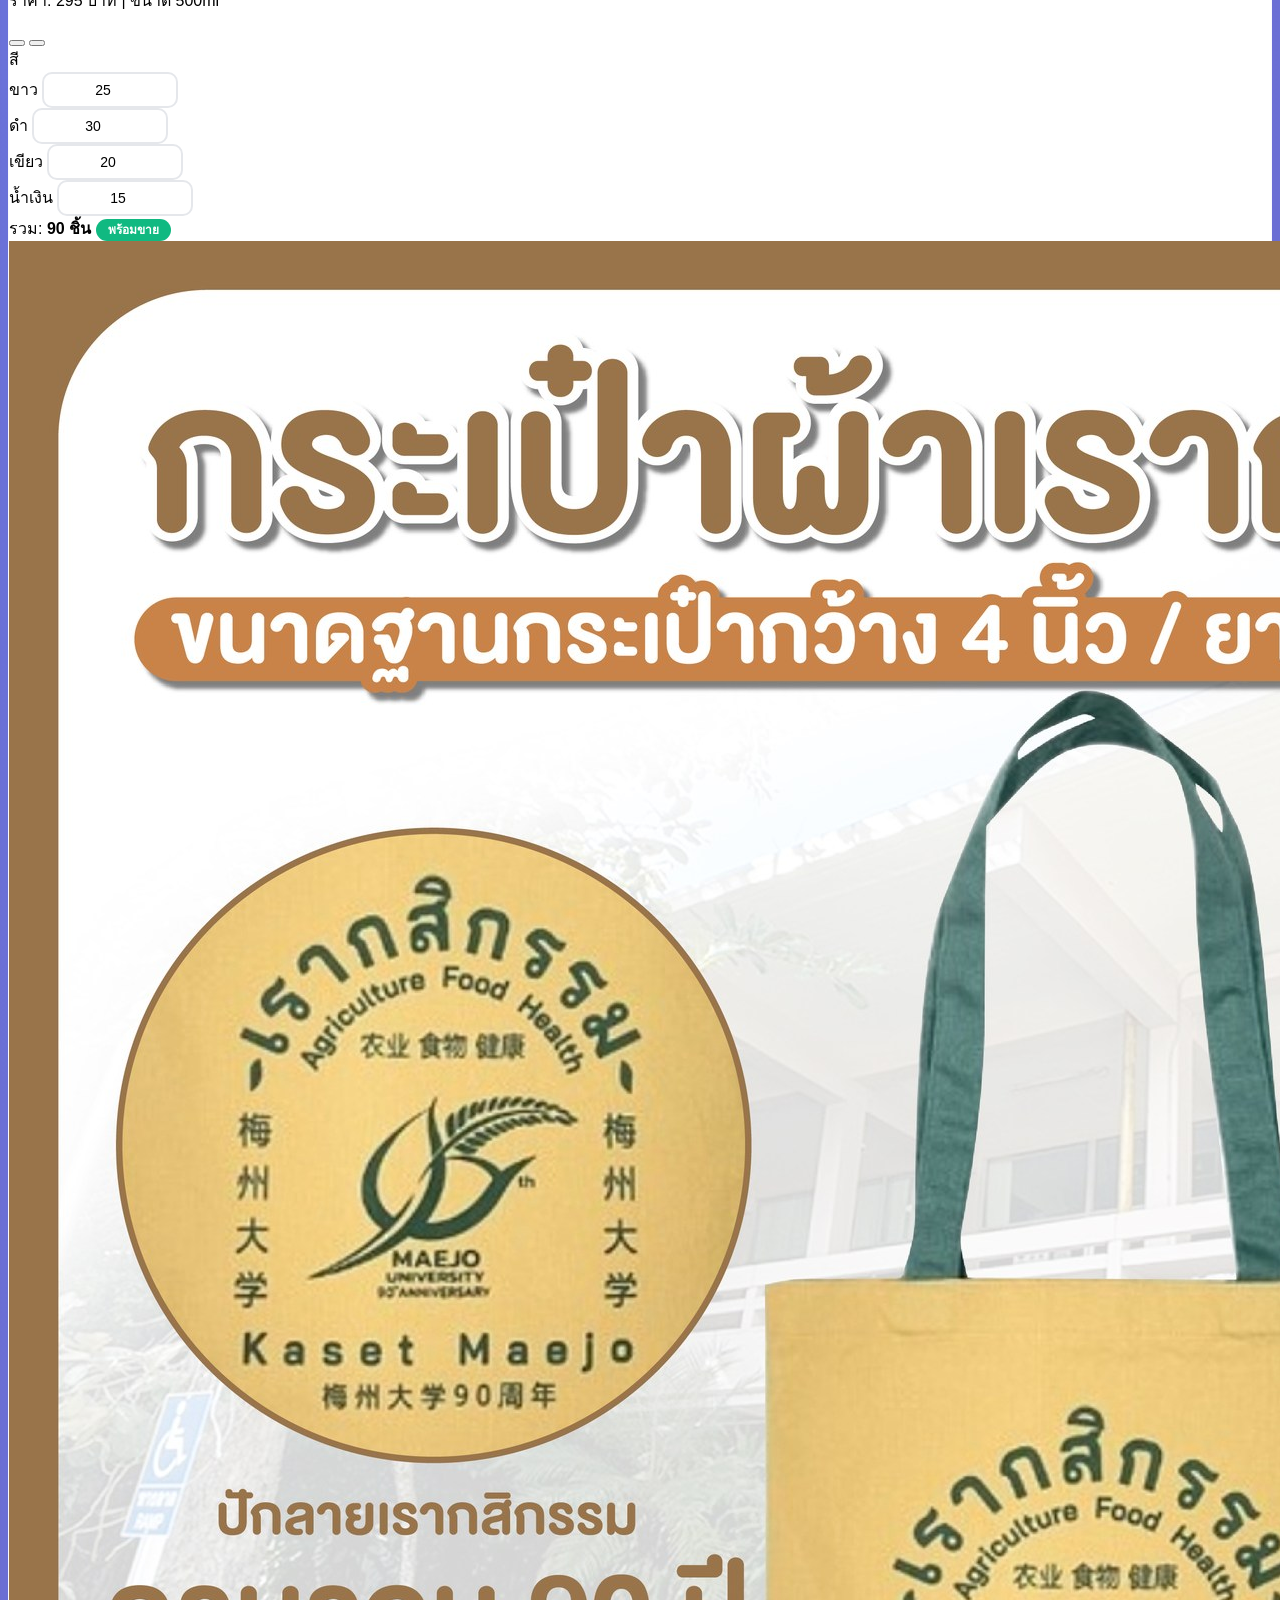
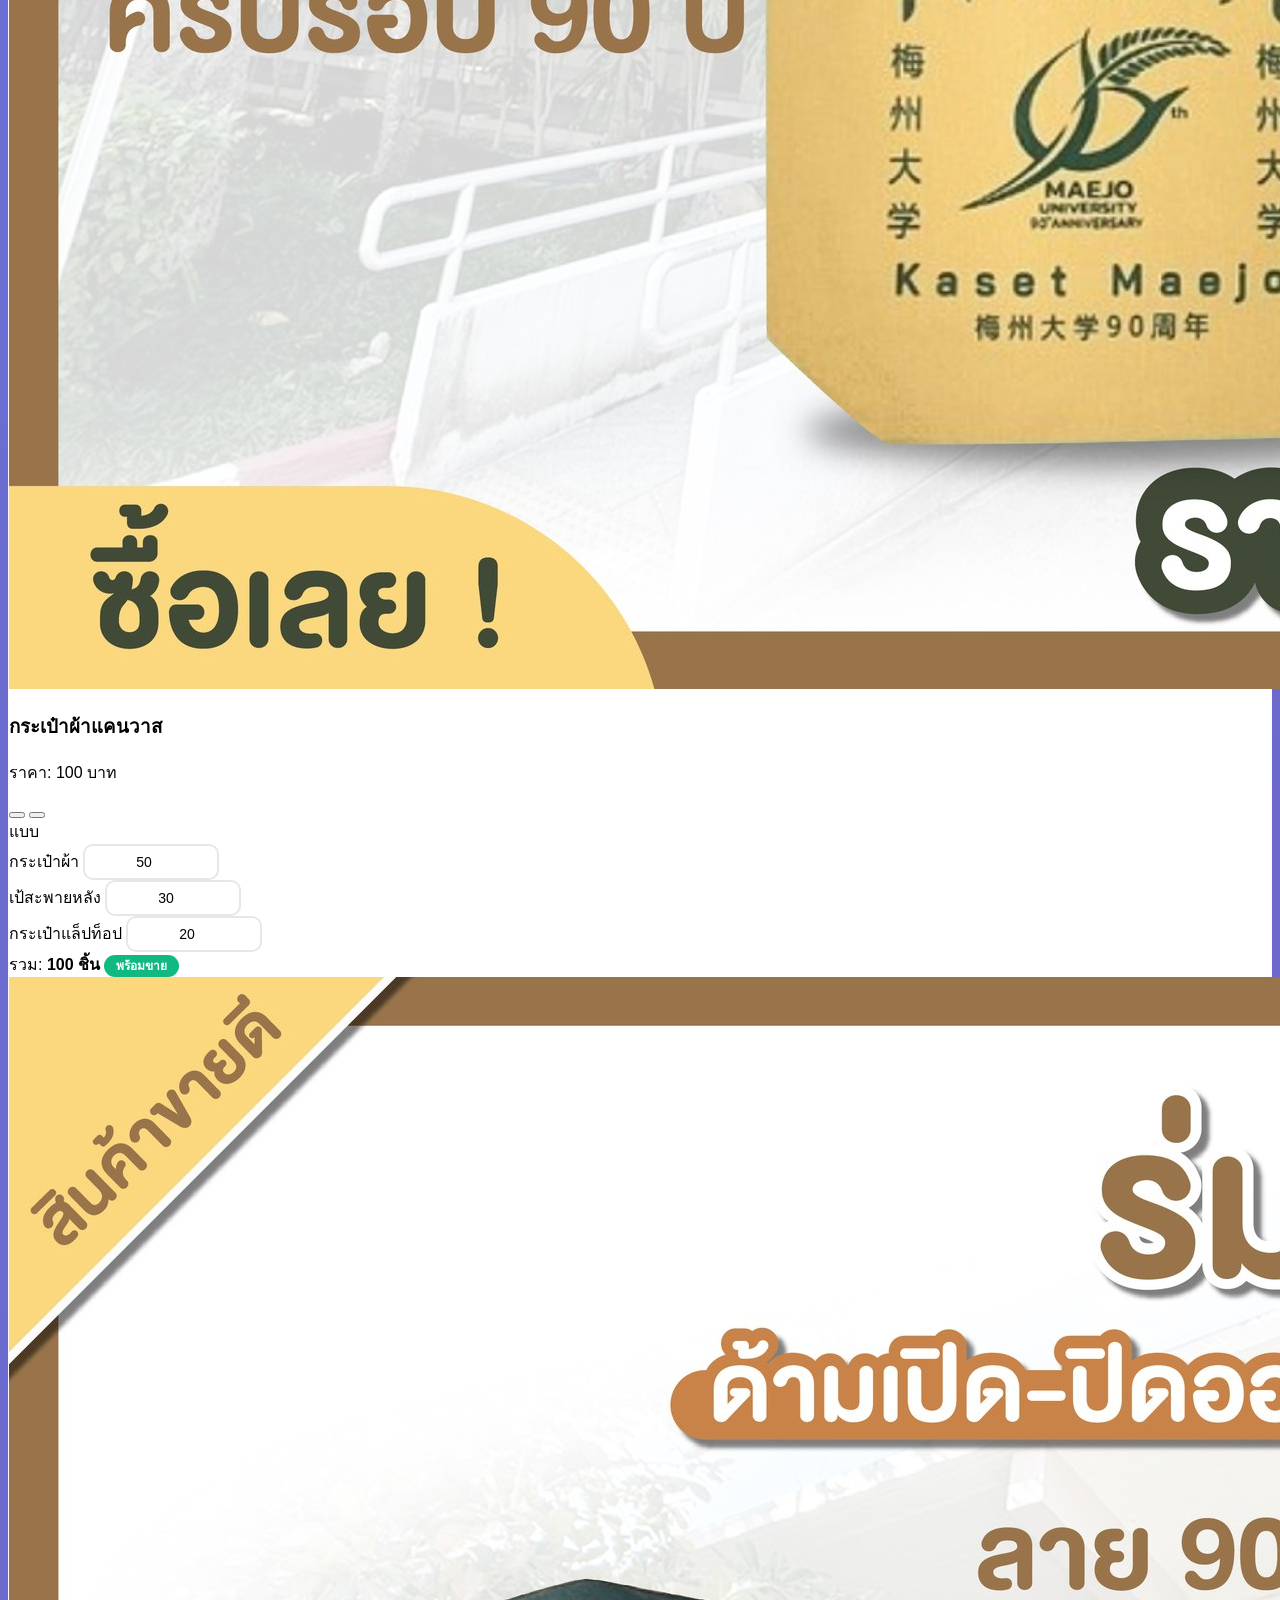
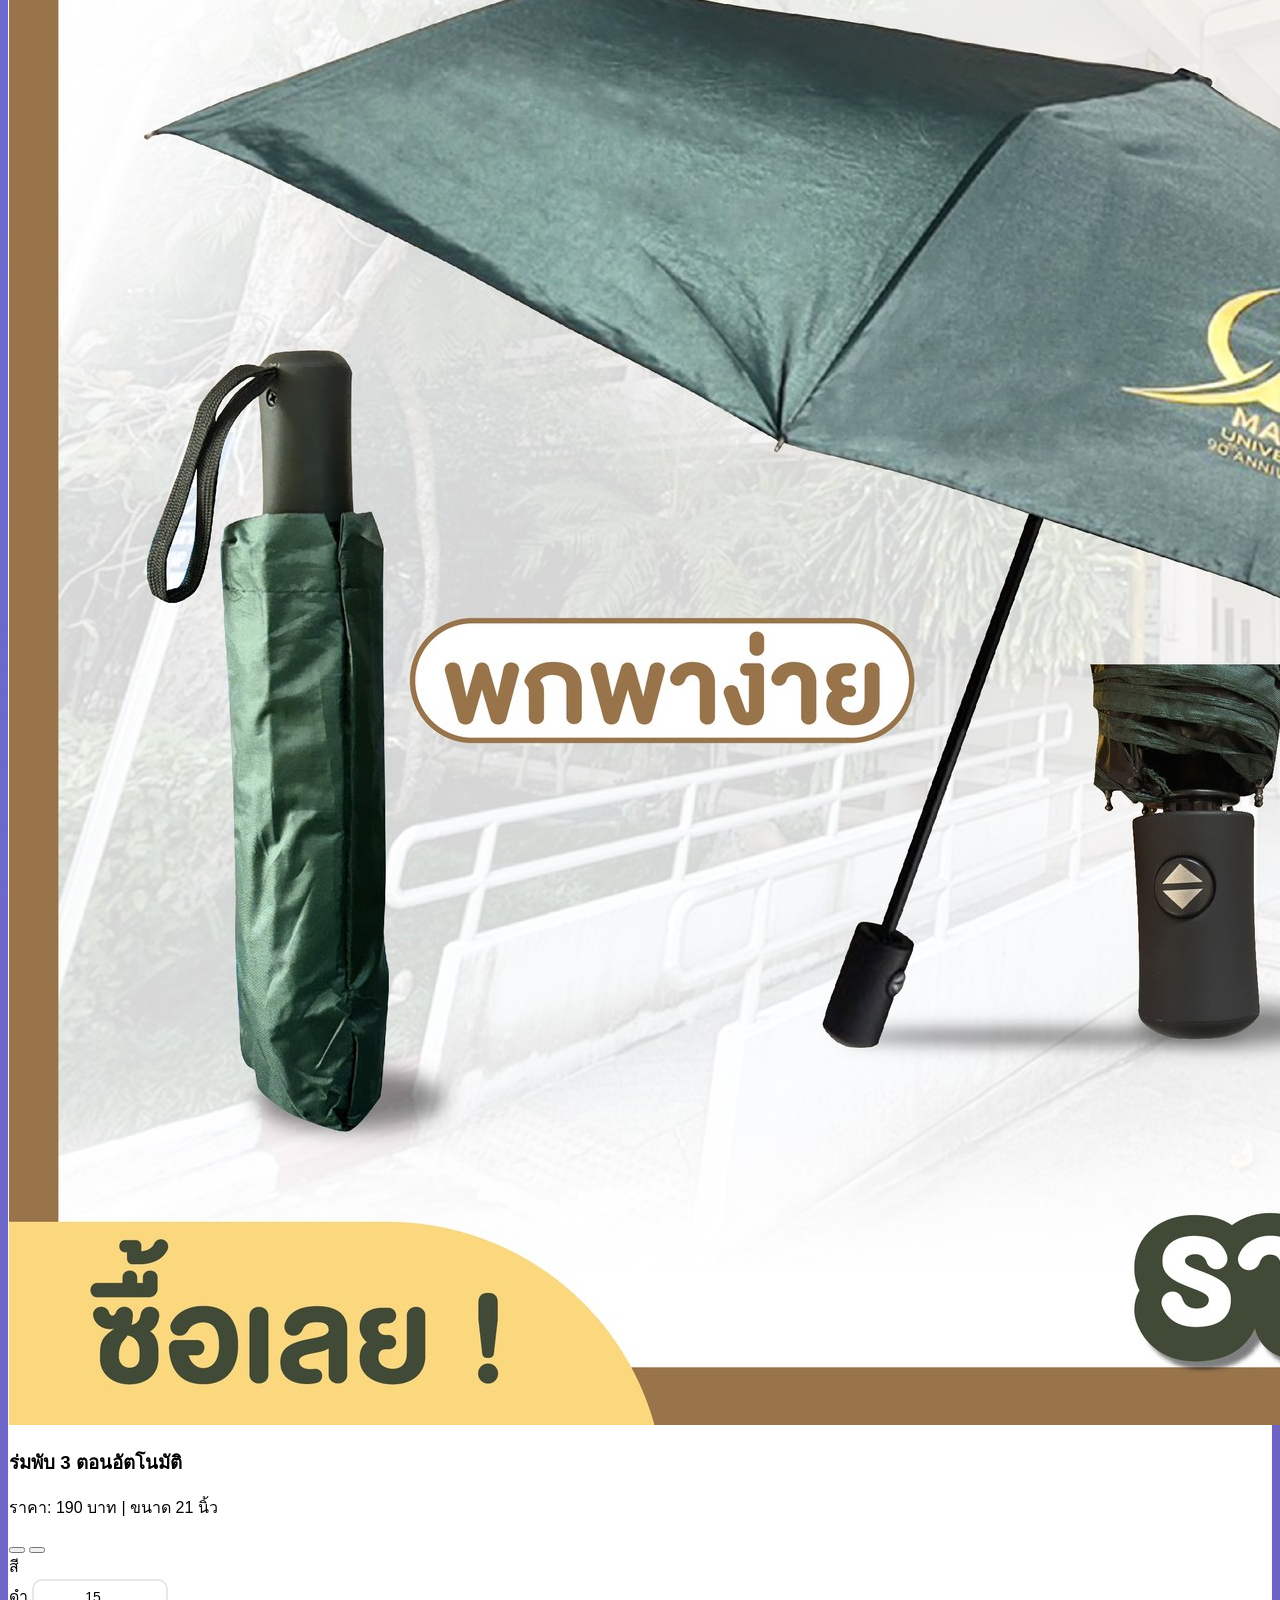
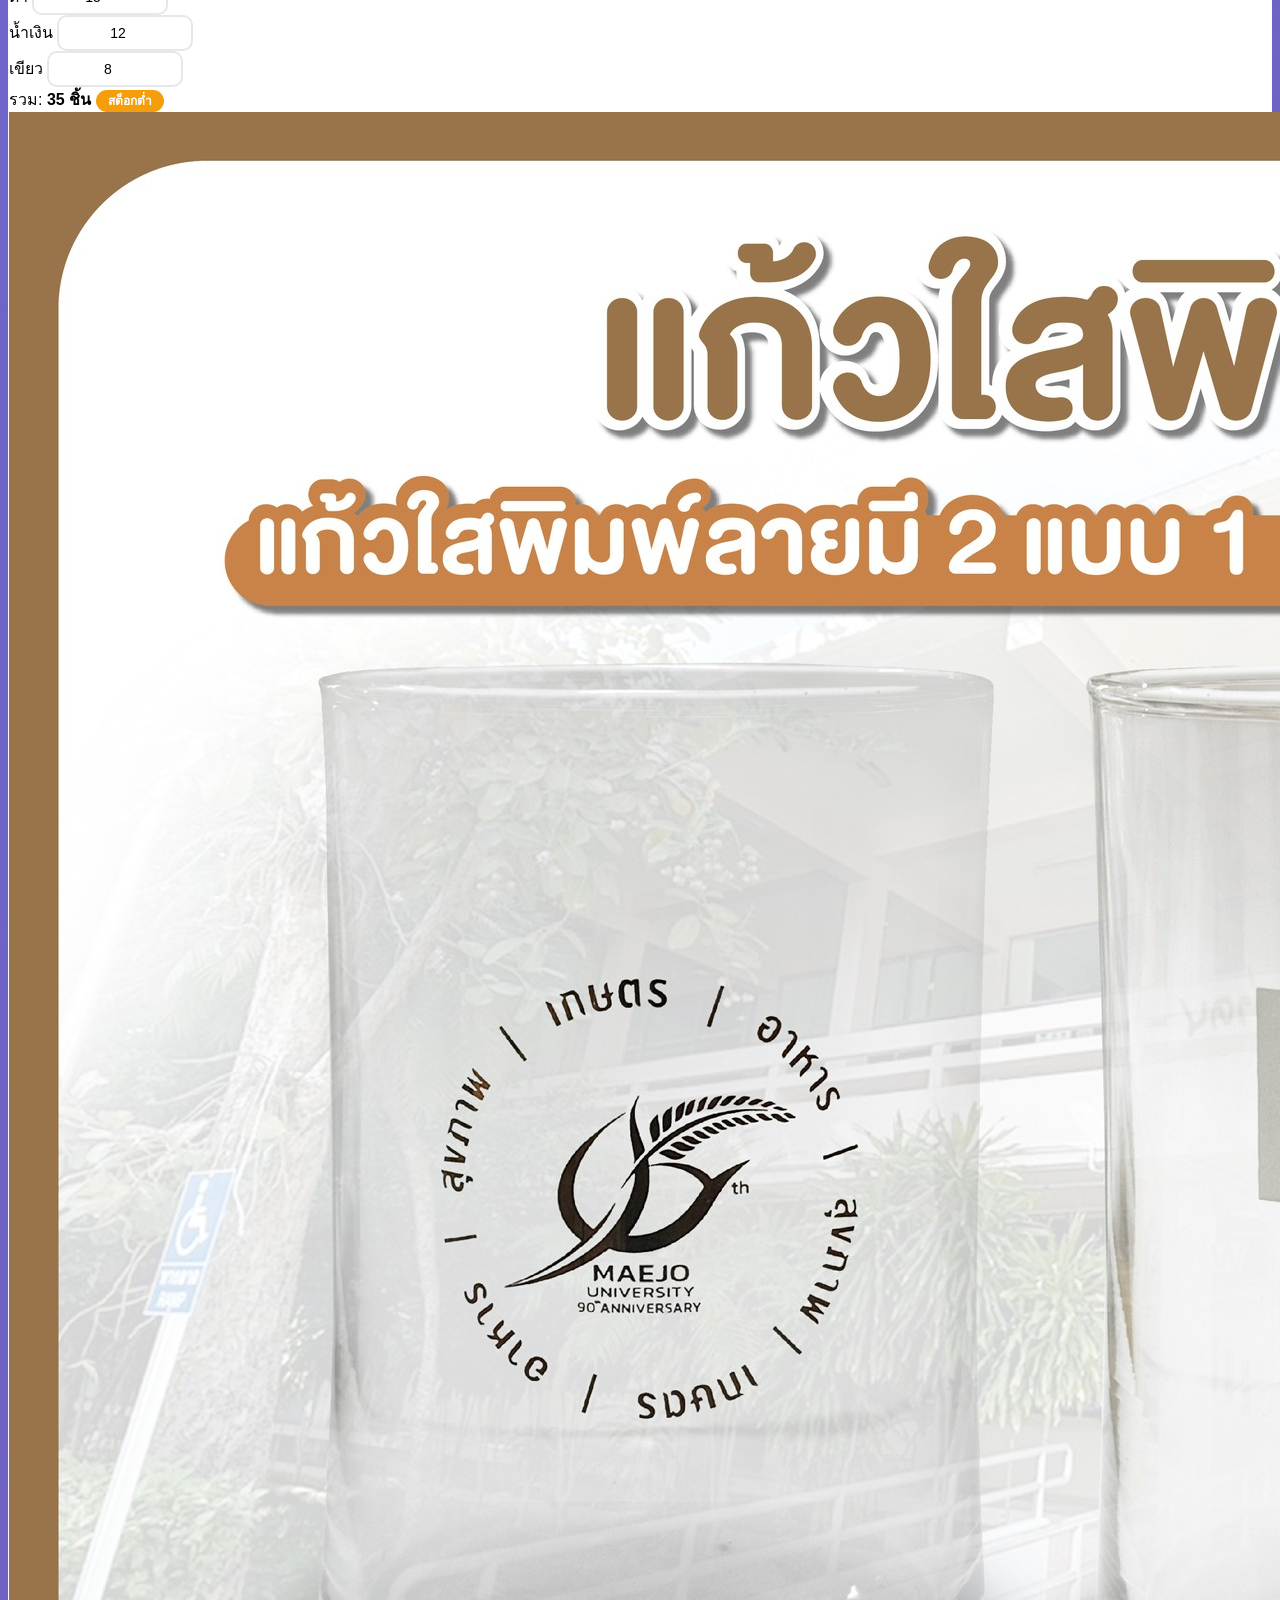
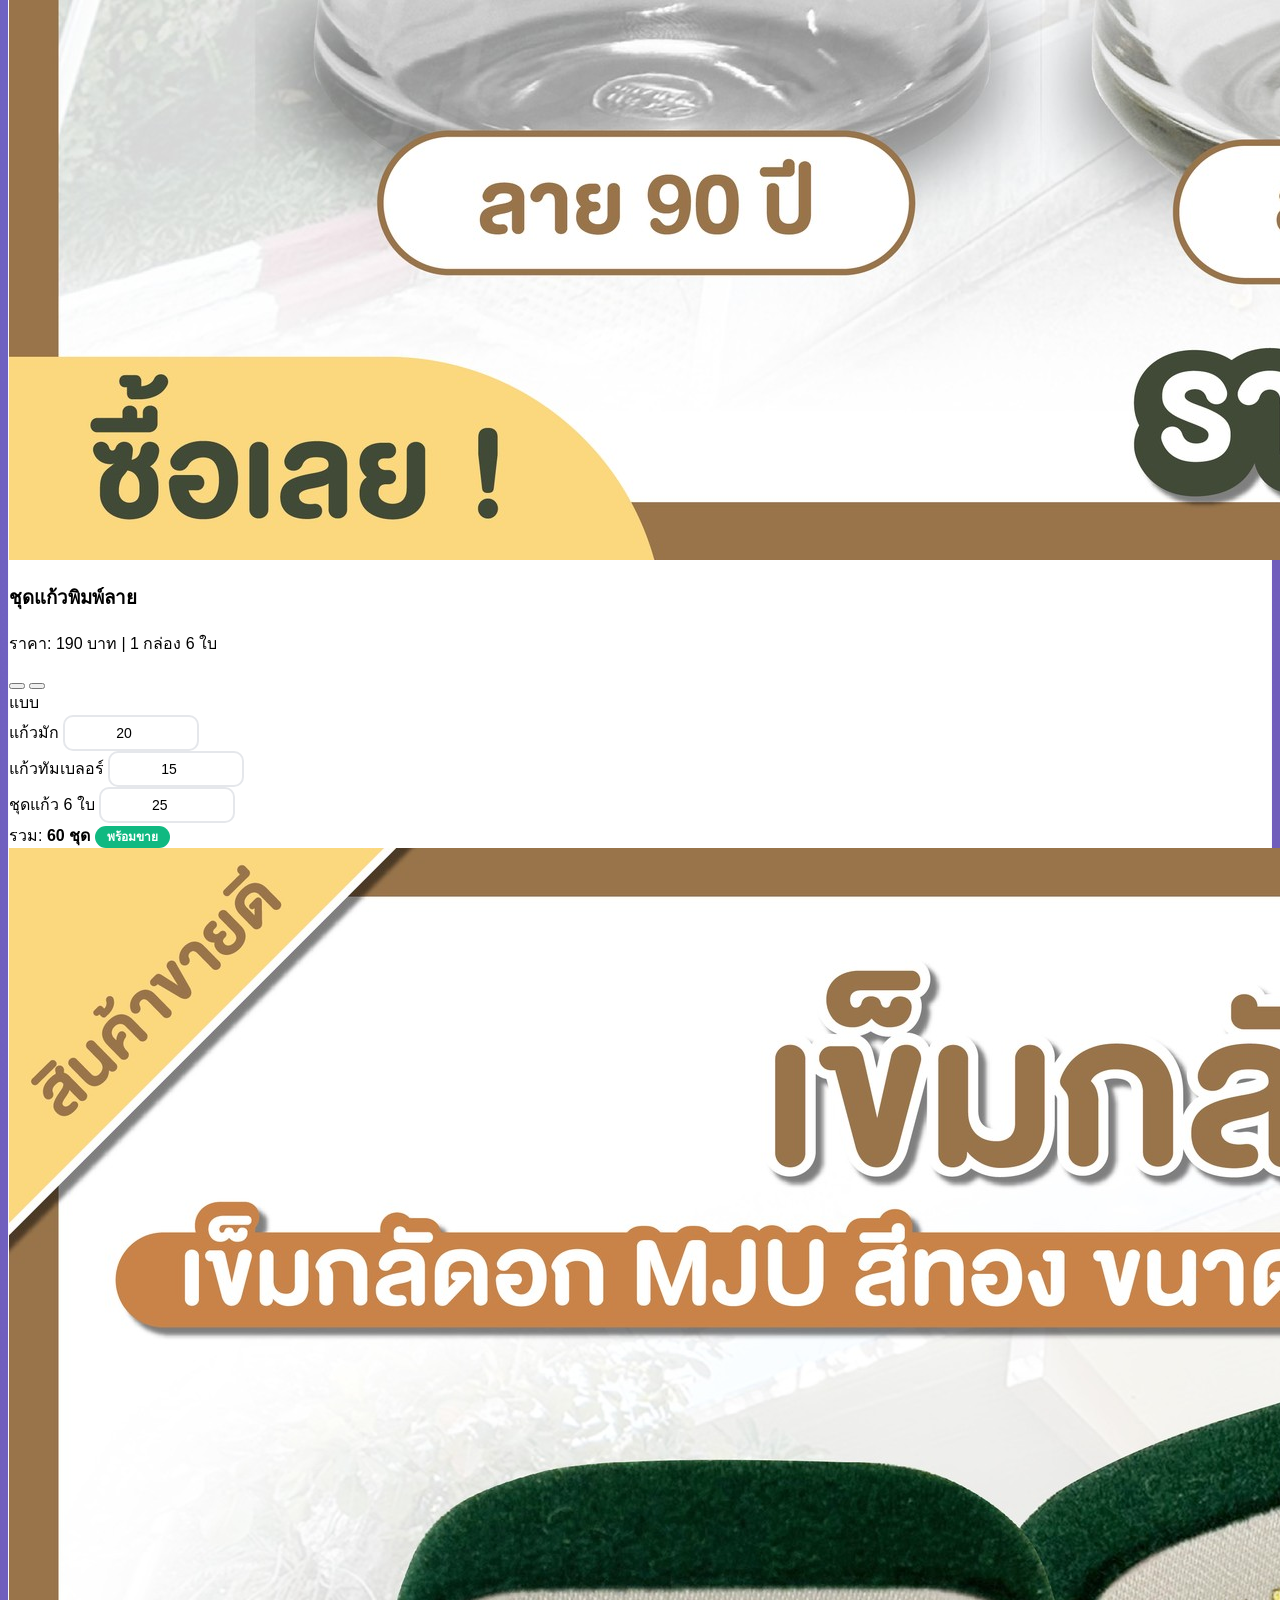
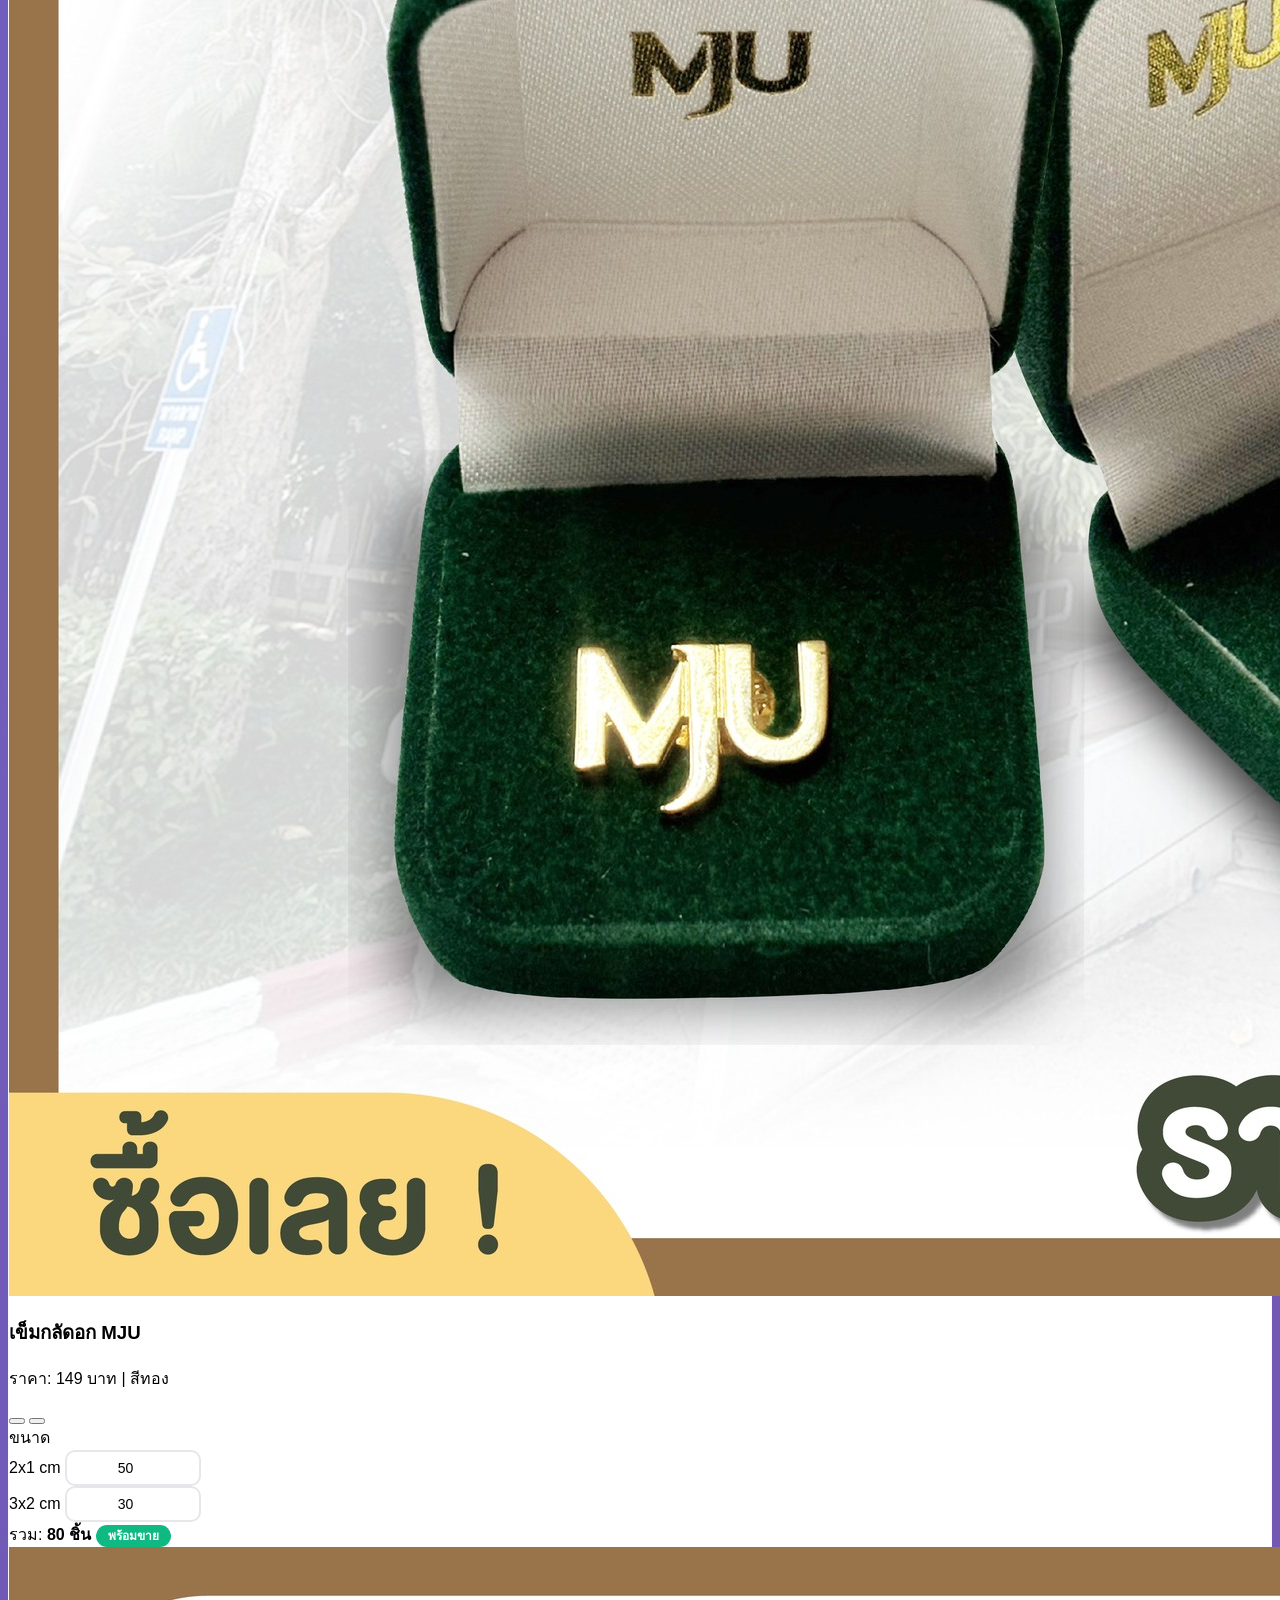
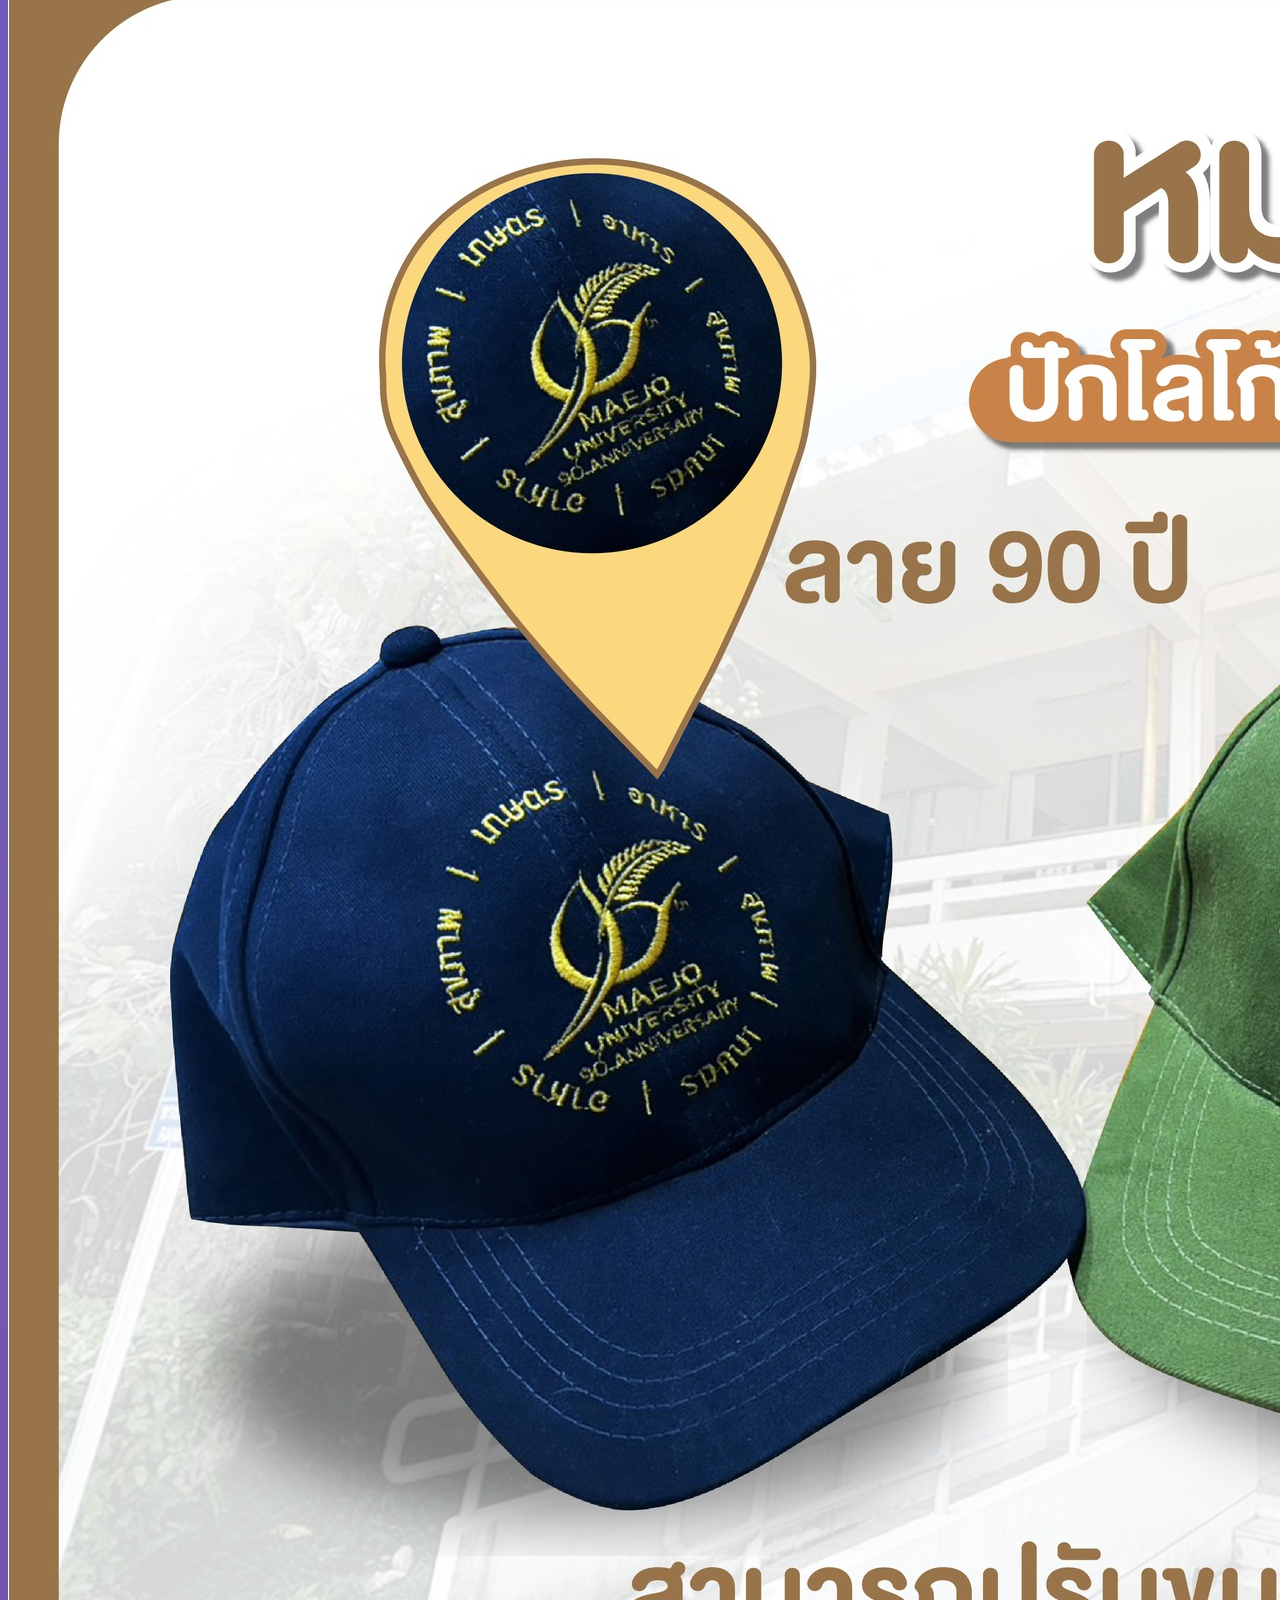
==== commit 6591ef12: "edit size" ====
--- a/admin.html
+++ b/admin.html
@@ -299,6 +299,7 @@
             align-items: center;
             justify-content: center;
             font-weight: bold;
+            flex-shrink: 0;
         }
         .customer-info {
             flex: 1;
@@ -633,14 +634,14 @@
                         { size: "L", stock: 18 },
                         { size: "XL", stock: 12 },
                         { size: "2XL", stock: 8 },
-                        { size: "4XL", stock: 5 }
+                        { size: "3XL", stock: 5 }
                     ]},
                     { name: "สีเทา", options: [
                         { size: "SS", stock: 8 },
                         { size: "M", stock: 15 },
                         { size: "L", stock: 12 },
                         { size: "XL", stock: 10 },
-                        { size: "4XL", stock: 3 }
+                        { size: "XXL", stock: 3 }
                     ]}
                 ]
             },
